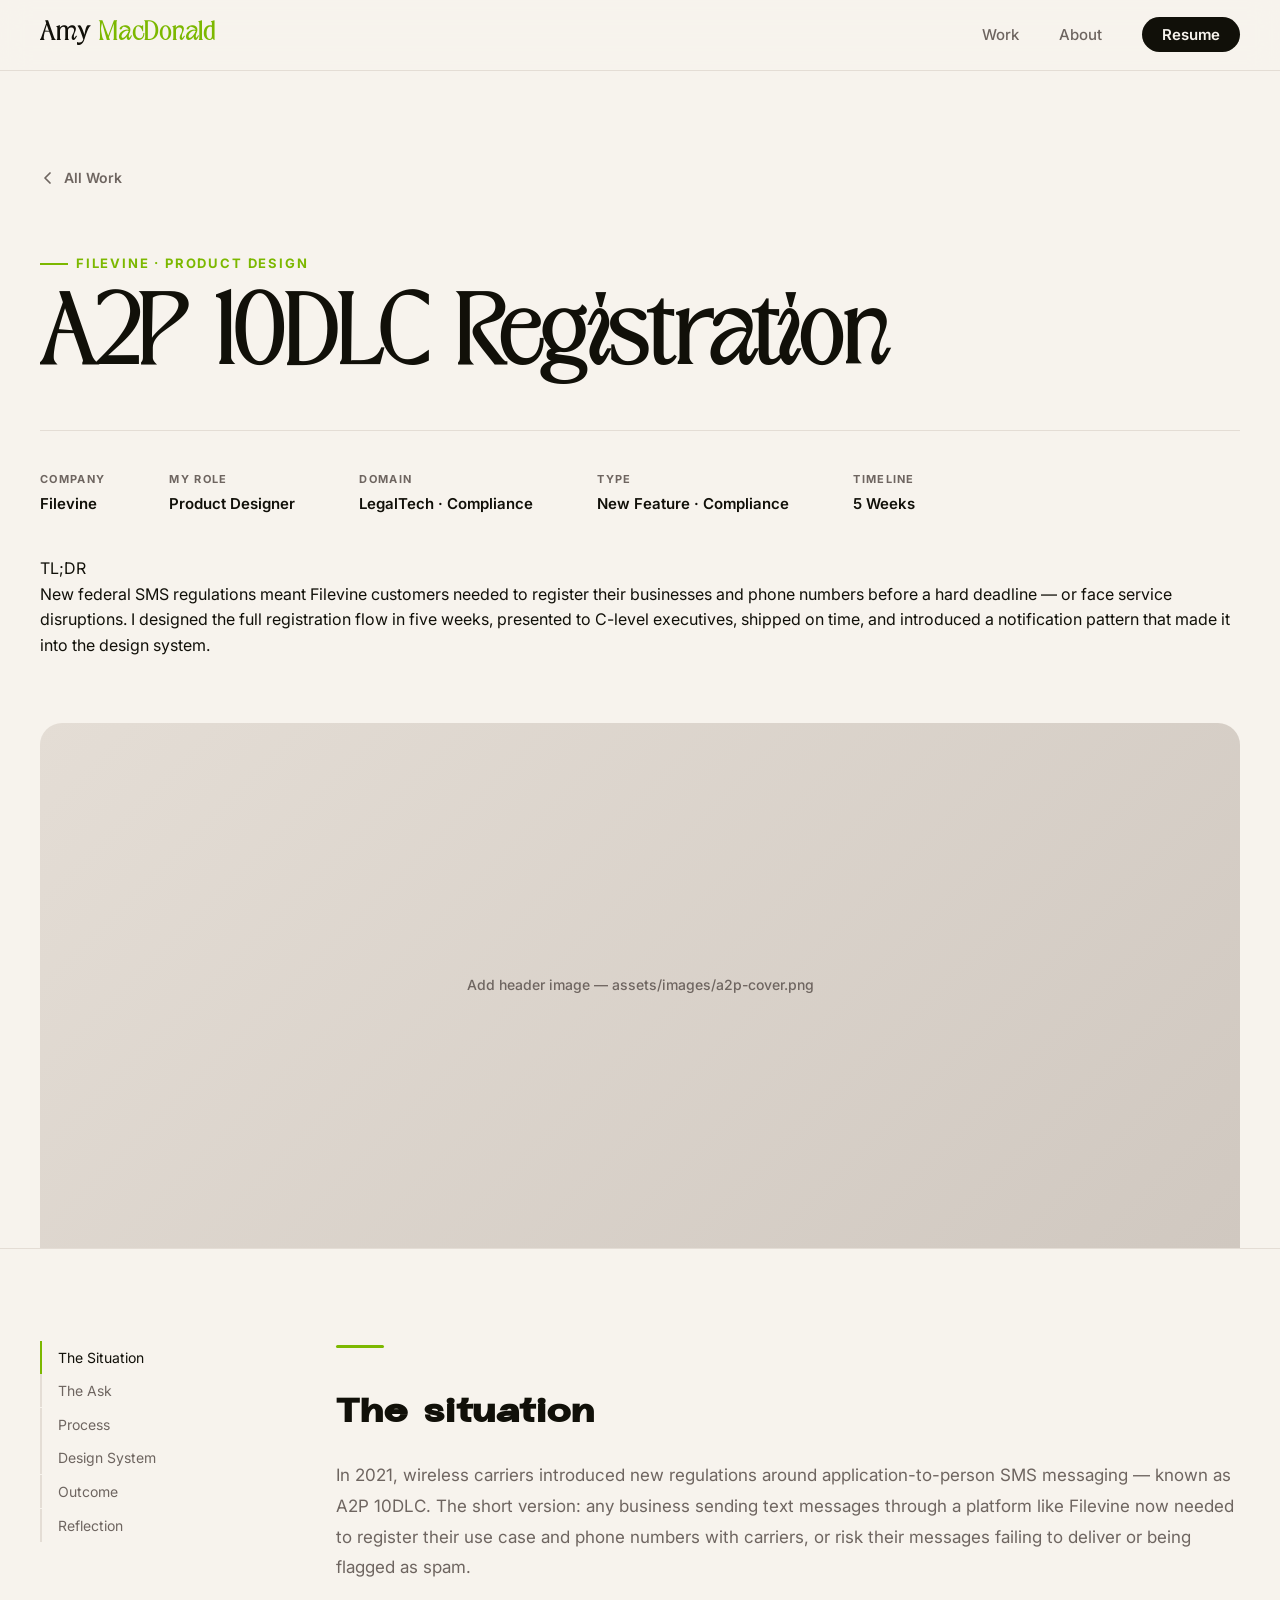
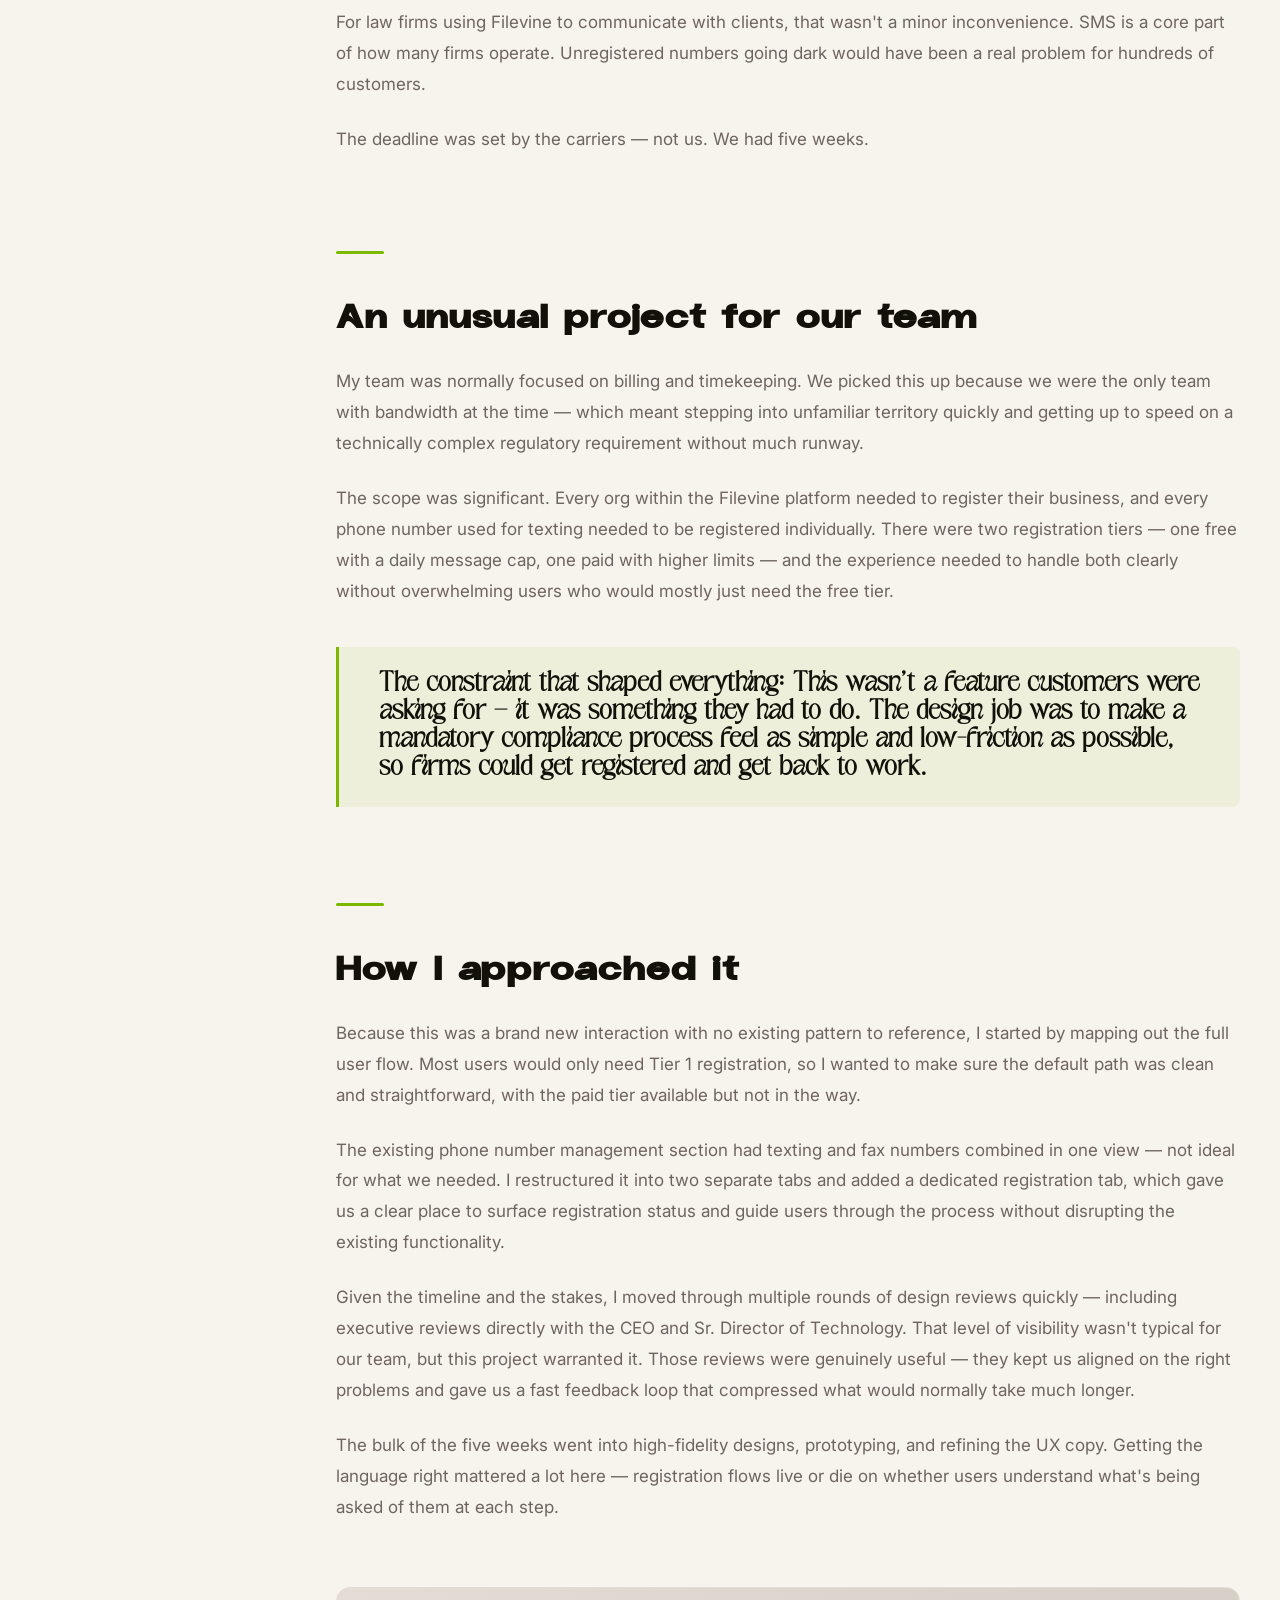
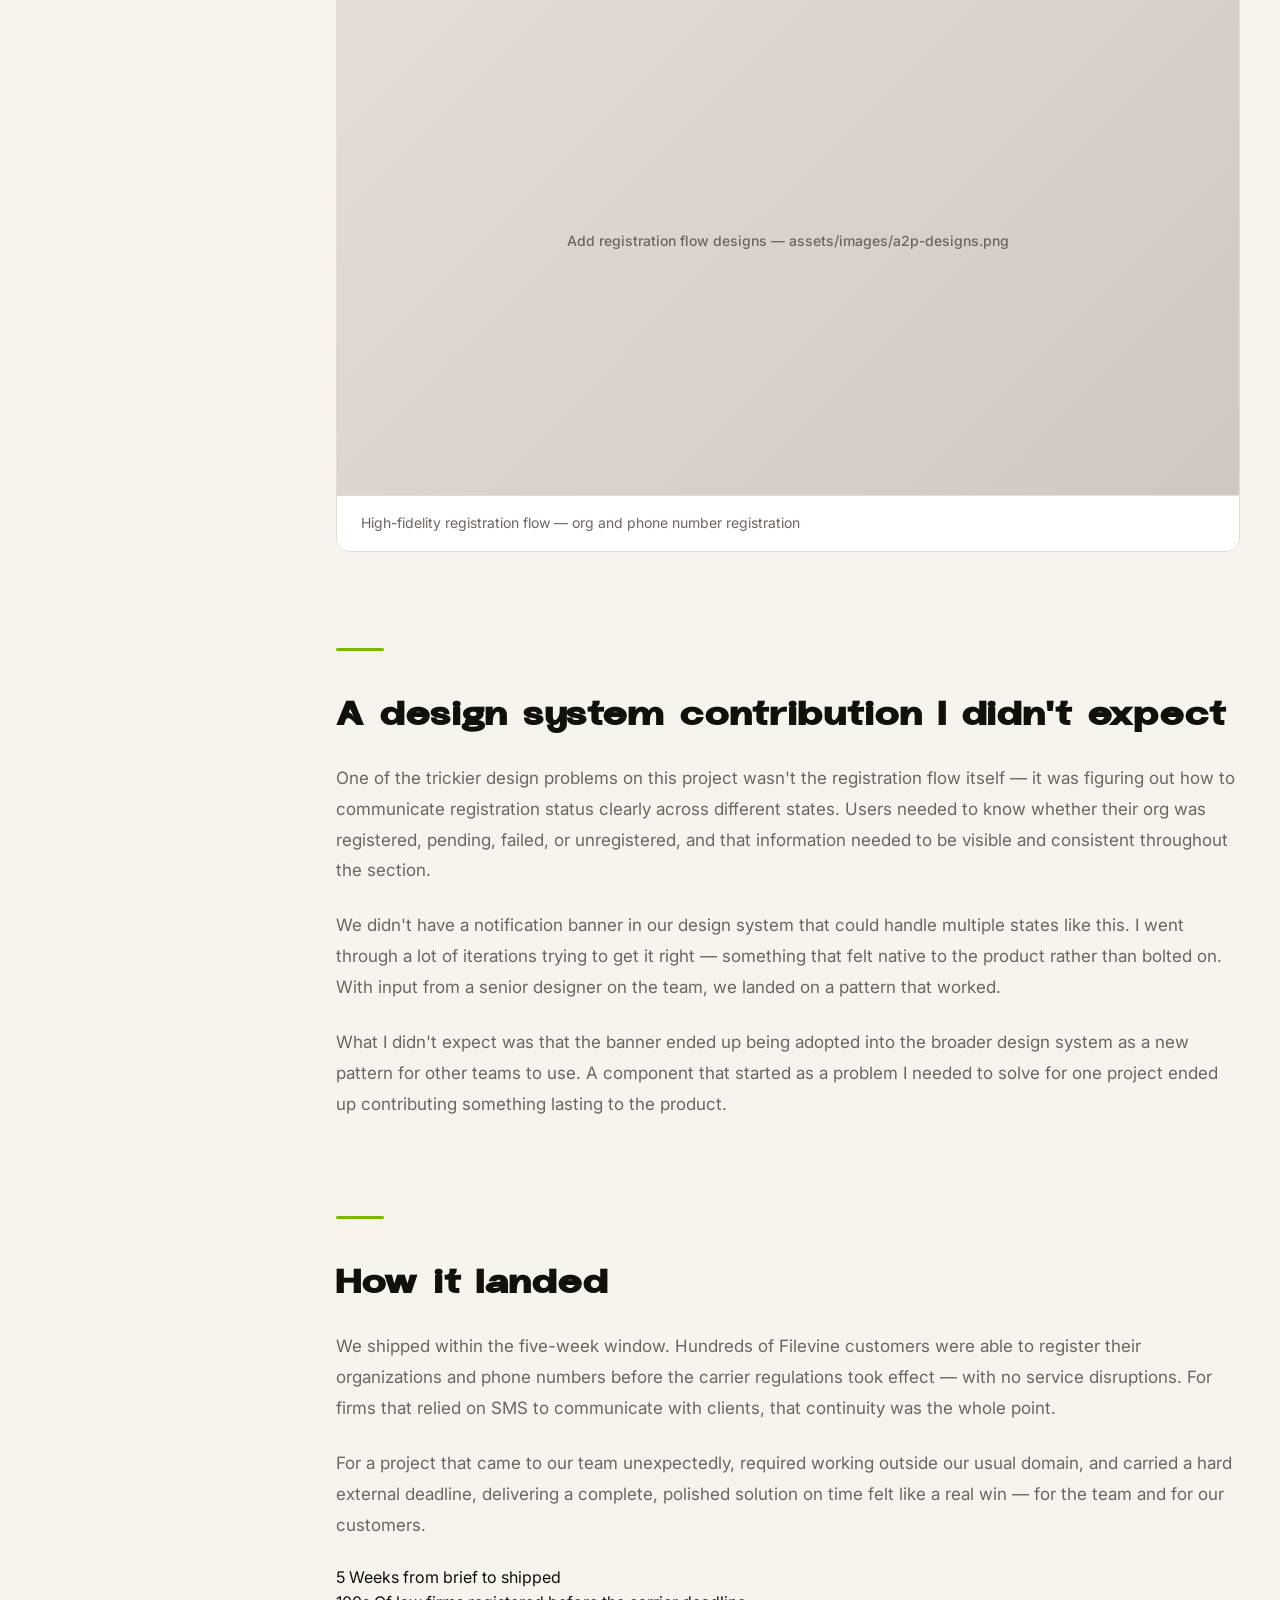
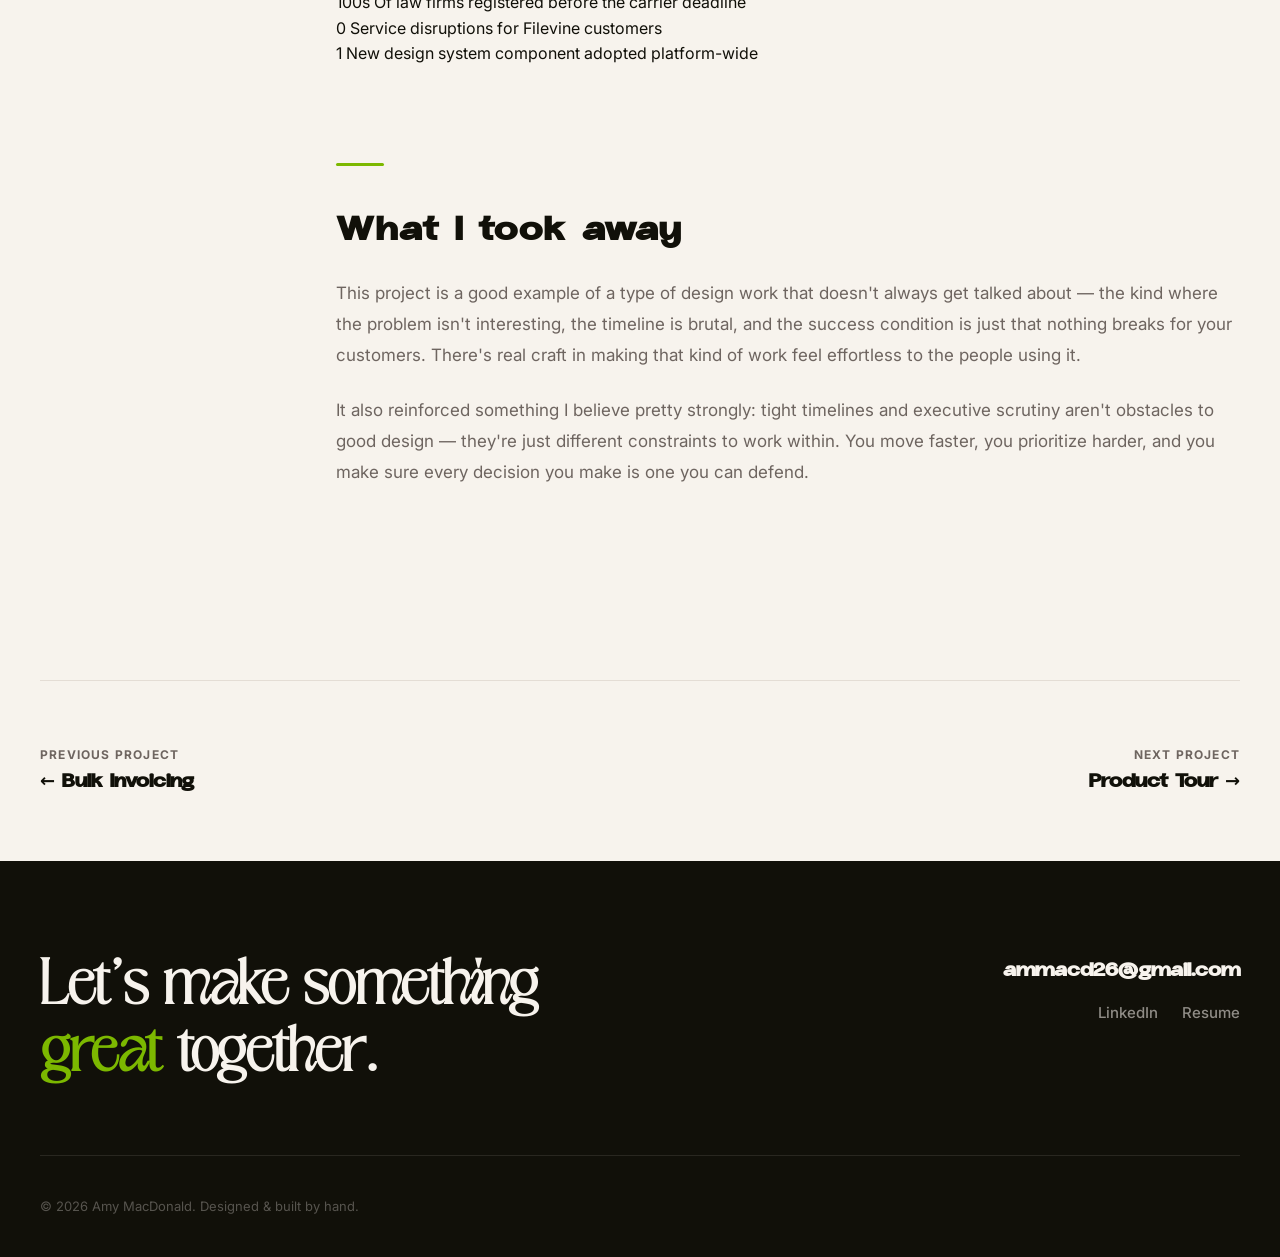
==== a2p-10dlc.html @ ad6f10d3 "Set resume download filename to Amy MacDonald - Sr. Product Designer - Resume.pdf Co-Authored-By: Cl" ====
<!DOCTYPE html>
<html lang="en">
<head>
  <meta charset="UTF-8">
  <meta name="viewport" content="width=device-width, initial-scale=1.0">
  <title>A2P 10DLC Registration — Amy MacDonald</title>
  <meta name="description" content="Designing a compliance-critical registration flow for hundreds of law firms — in five weeks — before a hard regulatory deadline. Filevine, LegalTech.">
  <meta property="og:title" content="A2P 10DLC Registration — Amy MacDonald">
  <meta property="og:description" content="Designing a compliance-critical registration flow for hundreds of law firms in five weeks before a hard regulatory deadline.">
  <meta property="og:image" content="https://amymacd-design.com/assets/images/og-image.jpg">
  <meta property="og:url" content="https://amymacd-design.com/a2p-10dlc.html">
  <meta property="og:type" content="website">
  <meta name="twitter:card" content="summary_large_image">
  <link rel="preconnect" href="https://fonts.googleapis.com">
  <link rel="preconnect" href="https://fonts.gstatic.com" crossorigin>
  <link href="https://fonts.googleapis.com/css2?family=Inter:ital,wght@0,400;0,500;0,600;1,400&display=swap" rel="stylesheet">
  <link rel="icon" href="assets/images/Favicon.svg" type="image/svg+xml">
  <link rel="stylesheet" href="css/style.css">
</head>
<body>

  <!-- NAV -->
  <header class="site-header">
    <nav class="nav container">
      <a href="index.html" class="nav-logo"><img src="assets/images/Favicon.svg" alt="" class="nav-logo-icon">Amy <span>MacDonald</span></a>
      <ul class="nav-links">
        <li><a href="work.html">Work</a></li>
        <li><a href="about.html">About</a></li>
        <li><a href="assets/resume.pdf" download="Amy MacDonald - Sr. Product Designer - Resume.pdf" target="_blank" rel="noopener" class="nav-cta">Resume</a></li>
      </ul>
      <button class="nav-toggle" aria-label="Toggle navigation" aria-expanded="false">
        <span></span><span></span>
      </button>
    </nav>
  </header>

  <main>

    <!-- HERO -->
    <section class="cs-hero">
      <div class="container">
        <a href="work.html" class="cs-back">
          <svg width="16" height="16" viewBox="0 0 16 16" fill="none"><path d="M10 3L5 8L10 13" stroke="currentColor" stroke-width="1.75" stroke-linecap="round" stroke-linejoin="round"/></svg>
          All Work
        </a>

        <p class="page-eyebrow">Filevine · Product Design</p>
        <h1>A2P 10DLC Registration</h1>

        <div class="cs-meta-bar">
          <div class="cs-meta-item">
            <span class="cs-meta-label">Company</span>
            <span class="cs-meta-value">Filevine</span>
          </div>
          <div class="cs-meta-item">
            <span class="cs-meta-label">My Role</span>
            <span class="cs-meta-value">Product Designer</span>
          </div>
          <div class="cs-meta-item">
            <span class="cs-meta-label">Domain</span>
            <span class="cs-meta-value">LegalTech · Compliance</span>
          </div>
          <div class="cs-meta-item">
            <span class="cs-meta-label">Type</span>
            <span class="cs-meta-value">New Feature · Compliance</span>
          </div>
          <div class="cs-meta-item">
            <span class="cs-meta-label">Timeline</span>
            <span class="cs-meta-value">5 Weeks</span>
          </div>
        </div>

        <div class="cs-tldr">
          <span class="cs-tldr-label">TL;DR</span>
          <p>New federal SMS regulations meant Filevine customers needed to register their businesses and phone numbers before a hard deadline — or face service disruptions. I designed the full registration flow in five weeks, presented to C-level executives, shipped on time, and introduced a notification pattern that made it into the design system.</p>
        </div>

        <div class="cs-hero-image">
          <!-- Replace with: <img src="assets/images/a2p-cover.png" alt="A2P 10DLC Registration"> -->
          <div class="cs-image-placeholder" style="aspect-ratio:16/7;">
            Add header image — assets/images/a2p-cover.png
          </div>
        </div>
      </div>
    </section>

    <!-- BODY -->
    <section class="cs-body">
      <div class="container">
        <div class="cs-layout">

          <!-- Sidebar -->
          <aside class="cs-sidebar">
            <nav>
              <ul class="cs-nav">
                <li><a href="#situation">The Situation</a></li>
                <li><a href="#ask">The Ask</a></li>
                <li><a href="#process">Process</a></li>
                <li><a href="#design-system">Design System</a></li>
                <li><a href="#outcome">Outcome</a></li>
                <li><a href="#reflection">Reflection</a></li>
              </ul>
            </nav>
          </aside>

          <!-- Content -->
          <article class="cs-content">

            <div class="cs-section reveal" id="situation">
              <div class="cs-divider"></div>
              <h2>The situation</h2>
              <p>In 2021, wireless carriers introduced new regulations around application-to-person SMS messaging — known as A2P 10DLC. The short version: any business sending text messages through a platform like Filevine now needed to register their use case and phone numbers with carriers, or risk their messages failing to deliver or being flagged as spam.</p>
              <p>For law firms using Filevine to communicate with clients, that wasn't a minor inconvenience. SMS is a core part of how many firms operate. Unregistered numbers going dark would have been a real problem for hundreds of customers.</p>
              <p>The deadline was set by the carriers — not us. We had five weeks.</p>
            </div>

            <div class="cs-section reveal" id="ask">
              <div class="cs-divider"></div>
              <h2>An unusual project for our team</h2>
              <p>My team was normally focused on billing and timekeeping. We picked this up because we were the only team with bandwidth at the time — which meant stepping into unfamiliar territory quickly and getting up to speed on a technically complex regulatory requirement without much runway.</p>
              <p>The scope was significant. Every org within the Filevine platform needed to register their business, and every phone number used for texting needed to be registered individually. There were two registration tiers — one free with a daily message cap, one paid with higher limits — and the experience needed to handle both clearly without overwhelming users who would mostly just need the free tier.</p>

              <div class="cs-callout">
                <p><strong>The constraint that shaped everything:</strong> This wasn't a feature customers were asking for — it was something they had to do. The design job was to make a mandatory compliance process feel as simple and low-friction as possible, so firms could get registered and get back to work.</p>
              </div>
            </div>

            <div class="cs-section reveal" id="process">
              <div class="cs-divider"></div>
              <h2>How I approached it</h2>
              <p>Because this was a brand new interaction with no existing pattern to reference, I started by mapping out the full user flow. Most users would only need Tier 1 registration, so I wanted to make sure the default path was clean and straightforward, with the paid tier available but not in the way.</p>
              <p>The existing phone number management section had texting and fax numbers combined in one view — not ideal for what we needed. I restructured it into two separate tabs and added a dedicated registration tab, which gave us a clear place to surface registration status and guide users through the process without disrupting the existing functionality.</p>
              <p>Given the timeline and the stakes, I moved through multiple rounds of design reviews quickly — including executive reviews directly with the CEO and Sr. Director of Technology. That level of visibility wasn't typical for our team, but this project warranted it. Those reviews were genuinely useful — they kept us aligned on the right problems and gave us a fast feedback loop that compressed what would normally take much longer.</p>
              <p>The bulk of the five weeks went into high-fidelity designs, prototyping, and refining the UX copy. Getting the language right mattered a lot here — registration flows live or die on whether users understand what's being asked of them at each step.</p>

              <figure class="cs-image-block">
                <!-- Replace with: <img src="assets/images/a2p-designs.png" alt="A2P Registration Flow"> -->
                <div class="cs-image-placeholder">
                  Add registration flow designs — assets/images/a2p-designs.png
                </div>
                <figcaption>High-fidelity registration flow — org and phone number registration</figcaption>
              </figure>
            </div>

            <div class="cs-section reveal" id="design-system">
              <div class="cs-divider"></div>
              <h2>A design system contribution I didn't expect</h2>
              <p>One of the trickier design problems on this project wasn't the registration flow itself — it was figuring out how to communicate registration status clearly across different states. Users needed to know whether their org was registered, pending, failed, or unregistered, and that information needed to be visible and consistent throughout the section.</p>
              <p>We didn't have a notification banner in our design system that could handle multiple states like this. I went through a lot of iterations trying to get it right — something that felt native to the product rather than bolted on. With input from a senior designer on the team, we landed on a pattern that worked.</p>
              <p>What I didn't expect was that the banner ended up being adopted into the broader design system as a new pattern for other teams to use. A component that started as a problem I needed to solve for one project ended up contributing something lasting to the product.</p>
            </div>

            <div class="cs-section reveal" id="outcome">
              <div class="cs-divider"></div>
              <h2>How it landed</h2>
              <p>We shipped within the five-week window. Hundreds of Filevine customers were able to register their organizations and phone numbers before the carrier regulations took effect — with no service disruptions. For firms that relied on SMS to communicate with clients, that continuity was the whole point.</p>
              <p>For a project that came to our team unexpectedly, required working outside our usual domain, and carried a hard external deadline, delivering a complete, polished solution on time felt like a real win — for the team and for our customers.</p>

              <div class="cs-metrics">
                <div class="cs-metric">
                  <span class="cs-metric-number">5</span>
                  <span class="cs-metric-label">Weeks from brief to shipped</span>
                </div>
                <div class="cs-metric">
                  <span class="cs-metric-number">100s</span>
                  <span class="cs-metric-label">Of law firms registered before the carrier deadline</span>
                </div>
                <div class="cs-metric">
                  <span class="cs-metric-number">0</span>
                  <span class="cs-metric-label">Service disruptions for Filevine customers</span>
                </div>
                <div class="cs-metric">
                  <span class="cs-metric-number">1</span>
                  <span class="cs-metric-label">New design system component adopted platform-wide</span>
                </div>
              </div>
            </div>

            <div class="cs-section reveal" id="reflection">
              <div class="cs-divider"></div>
              <h2>What I took away</h2>
              <p>This project is a good example of a type of design work that doesn't always get talked about — the kind where the problem isn't interesting, the timeline is brutal, and the success condition is just that nothing breaks for your customers. There's real craft in making that kind of work feel effortless to the people using it.</p>
              <p>It also reinforced something I believe pretty strongly: tight timelines and executive scrutiny aren't obstacles to good design — they're just different constraints to work within. You move faster, you prioritize harder, and you make sure every decision you make is one you can defend.</p>
            </div>

          </article>
        </div>
      </div>
    </section>

    <!-- PAGINATION -->
    <div class="container">
      <nav class="cs-pagination">
        <a href="bulk-invoicing.html" class="cs-pag-link">
          <span class="pag-label">Previous Project</span>
          <span class="pag-title">← Bulk Invoicing</span>
        </a>
        <a href="product-tour.html" class="cs-pag-link next">
          <span class="pag-label">Next Project</span>
          <span class="pag-title">Product Tour →</span>
        </a>
      </nav>
    </div>

  </main>

  <!-- FOOTER -->
  <footer class="site-footer">
    <div class="container">
      <div class="footer-top">
        <p class="footer-tagline">Let's make something <span>great</span> together.</p>
        <div class="footer-contact">
          <a href="mailto:ammacd26@gmail.com" class="footer-email">ammacd26@gmail.com</a>
          <div class="footer-links">
            <a href="https://www.linkedin.com/in/amymacd/" target="_blank" rel="noopener">LinkedIn</a>
            <a href="assets/resume.pdf" download="Amy MacDonald - Sr. Product Designer - Resume.pdf" target="_blank" rel="noopener">Resume</a>
          </div>
        </div>
      </div>
      <div class="footer-bottom">
        <p class="footer-copy">© 2026 Amy MacDonald. Designed &amp; built by hand.</p>
      </div>
    </div>
  </footer>

  <script src="js/main.js"></script>
</body>
</html>
---- css/style.css ----
/* ============================================================
   CUSTOM FONTS
   ============================================================ */
@font-face {
  font-family: 'Waltzing Mathilde';
  src: url('../assets/fonts/tan_-_waltzing_mathilde-webfont.woff') format('woff');
  font-weight: normal;
  font-style: normal;
  font-display: swap;
}

@font-face {
  font-family: 'After';
  src: url('../assets/fonts/after-regular-webfont.woff') format('woff');
  font-weight: normal;
  font-style: normal;
  font-display: swap;
}

/* ============================================================
   DESIGN TOKENS
   ============================================================ */
:root {
  --bg:           #F7F3ED;
  --text:         #111009;
  --accent:       #7CB800;
  --accent-muted: rgba(124, 184, 0, 0.08);
  --surface:      #FFFFFF;
  --muted:        #6E6560;
  --border:       #E4DDD5;
  --shadow:       rgba(17, 16, 9, 0.07);

  --font-display: 'Waltzing Mathilde', serif;
  --font-heading: 'After', system-ui, sans-serif;
  --font-body:    'Inter', system-ui, sans-serif;

  --space-xs:  0.5rem;
  --space-sm:  1rem;
  --space-md:  1.5rem;
  --space-lg:  2.5rem;
  --space-xl:  4rem;
  --space-2xl: 6rem;
  --space-3xl: 9rem;

  --radius-sm: 8px;
  --radius-md: 14px;
  --radius-lg: 22px;

  --ease:      cubic-bezier(0.25, 0.46, 0.45, 0.94);
  --trans:     0.22s var(--ease);
  --trans-slow: 0.4s var(--ease);
}

/* ============================================================
   RESET & BASE
   ============================================================ */
*, *::before, *::after { box-sizing: border-box; margin: 0; padding: 0; }

html { scroll-behavior: smooth; font-size: 16px; }

body {
  background: var(--bg);
  color: var(--text);
  font-family: var(--font-body);
  line-height: 1.6;
  -webkit-font-smoothing: antialiased;
}

img { max-width: 100%; height: auto; display: block; }
a   { color: inherit; text-decoration: none; }
ul  { list-style: none; }

/* ============================================================
   CONTAINER
   ============================================================ */
.container {
  width: 100%;
  max-width: 1300px;
  margin: 0 auto;
  padding: 0 var(--space-lg);
}
@media (max-width: 768px) {
  .container { padding: 0 var(--space-sm); }
}

/* ============================================================
   TYPOGRAPHY
   ============================================================ */
h1 {
  font-family: var(--font-display);
  line-height: 1.3;
  letter-spacing: 0;
}

h2, h3, h4 {
  font-family: var(--font-heading);
  line-height: 1.5;
  letter-spacing: 0.06em;
}

/* ============================================================
   BUTTONS
   ============================================================ */
.btn {
  display: inline-flex;
  align-items: center;
  gap: var(--space-xs);
  padding: 0.875rem 1.875rem;
  border-radius: 100px;
  font-family: var(--font-body);
  font-size: 0.9375rem;
  font-weight: 600;
  cursor: pointer;
  border: 2px solid transparent;
  transition: all var(--trans);
}
.btn-primary {
  background: var(--accent);
  color: #fff;
  border-color: var(--accent);
}
.btn-primary:hover {
  background: var(--text);
  border-color: var(--text);
  transform: translateY(-2px);
}
.btn-outline {
  background: transparent;
  color: var(--text);
  border-color: var(--text);
}
.btn-outline:hover {
  background: var(--text);
  color: var(--bg);
  transform: translateY(-2px);
}
.btn-ghost {
  background: transparent;
  color: var(--bg);
  border-color: rgba(247, 243, 237, 0.4);
}
.btn-ghost:hover {
  background: rgba(247, 243, 237, 0.12);
  border-color: var(--bg);
  transform: translateY(-2px);
}

/* ============================================================
   NAV
   ============================================================ */
.site-header {
  position: sticky;
  top: 0;
  z-index: 100;
  background: rgba(247, 243, 237, 0.92);
  backdrop-filter: blur(14px);
  -webkit-backdrop-filter: blur(14px);
  border-bottom: 1px solid var(--border);
}
.nav {
  display: flex;
  align-items: center;
  justify-content: space-between;
  height: 70px;
}
.nav-logo {
  font-family: var(--font-display);
  font-size: 1.2rem;
  font-weight: 800;
  letter-spacing: 0.04em;
}
.nav-logo span {
  color: var(--accent);
}
.nav-links {
  display: flex;
  gap: var(--space-lg);
  align-items: center;
}
.nav-links a {
  font-size: 0.9375rem;
  font-weight: 500;
  color: var(--muted);
  transition: color var(--trans);
}
.nav-links a:hover { color: var(--text); }
.nav-links .nav-cta {
  background: var(--text);
  color: var(--bg);
  padding: 0.5rem 1.25rem;
  border-radius: 100px;
  font-weight: 600;
  transition: background var(--trans), transform var(--trans);
}
.nav-links .nav-cta:hover {
  background: var(--accent);
  color: #fff;
  transform: translateY(-1px);
}
.nav-toggle {
  display: none;
  flex-direction: column;
  gap: 5px;
  background: none;
  border: none;
  cursor: pointer;
  padding: 8px;
}
.nav-toggle span {
  display: block;
  width: 24px;
  height: 2px;
  background: var(--text);
  border-radius: 2px;
  transition: all var(--trans);
}
@media (max-width: 640px) {
  .nav-links {
    display: none;
    position: absolute;
    top: 70px;
    left: 0; right: 0;
    background: var(--bg);
    border-bottom: 1px solid var(--border);
    flex-direction: column;
    padding: var(--space-md) var(--space-sm);
    gap: var(--space-md);
    align-items: flex-start;
  }
  .nav-links.is-open { display: flex; }
  .nav-toggle { display: flex; }
}

/* ============================================================
   HERO
   ============================================================ */
.hero {
  padding: var(--space-3xl) 0 var(--space-2xl);
  overflow: hidden;
  position: relative;
}
.hero-inner {
  display: grid;
  grid-template-columns: 1fr 380px;
  gap: var(--space-2xl);
  align-items: center;
}
.hero-eyebrow {
  display: inline-flex;
  align-items: center;
  gap: var(--space-xs);
  font-size: 0.8125rem;
  font-weight: 700;
  letter-spacing: 0.14em;
  text-transform: uppercase;
  color: var(--accent);
  margin-bottom: var(--space-md);
}
.hero-eyebrow::before {
  content: '';
  display: block;
  width: 28px;
  height: 2px;
  background: var(--accent);
}
.hero-headline {
  font-size: clamp(3.25rem, 6.5vw, 6.5rem);
  font-weight: 800;
  line-height: 1.3;
  letter-spacing: 0;
  margin-bottom: var(--space-lg);
}
.hero-headline em {
  font-style: normal;
  color: var(--accent);
}
.hero-sub {
  font-size: 1.125rem;
  color: var(--muted);
  max-width: 520px;
  margin-bottom: var(--space-lg);
  line-height: 1.75;
}
.hero-actions {
  display: flex;
  gap: var(--space-sm);
  flex-wrap: wrap;
}
.hero-graphic {
  position: relative;
  height: 380px;
}
.hero-blob {
  position: absolute;
  inset: 0;
  background: var(--accent);
  border-radius: 42% 58% 54% 46% / 48% 44% 56% 52%;
  opacity: 0.13;
  animation: morph 9s ease-in-out infinite;
}
.hero-blob-2 {
  position: absolute;
  inset: 30px;
  background: var(--text);
  border-radius: 58% 42% 46% 54% / 56% 52% 48% 44%;
  opacity: 0.06;
  animation: morph 9s ease-in-out infinite reverse;
  animation-delay: -4s;
}
@keyframes morph {
  0%,100% { border-radius: 42% 58% 54% 46% / 48% 44% 56% 52%; }
  33%      { border-radius: 58% 42% 44% 56% / 44% 56% 44% 56%; }
  66%      { border-radius: 48% 52% 58% 42% / 56% 44% 56% 44%; }
}
@media (max-width: 900px) {
  .hero-inner { grid-template-columns: 1fr; }
  .hero-graphic { display: none; }
  .hero { padding: var(--space-2xl) 0 var(--space-xl); }
}

/* ============================================================
   SECTION HEADER
   ============================================================ */
.section-header {
  display: flex;
  align-items: baseline;
  justify-content: space-between;
  flex-wrap: wrap;
  gap: var(--space-sm);
  margin-bottom: var(--space-xl);
}
.section-title {
  font-family: var(--font-display);
  font-size: clamp(2rem, 4vw, 3rem);
  font-weight: 800;
}
.section-sub {
  font-size: 0.9375rem;
  color: var(--muted);
}

/* ============================================================
   WORK / PROJECTS
   ============================================================ */
.work {
  padding: var(--space-2xl) 0;
  border-top: 1px solid var(--border);
}
.projects-grid {
  display: grid;
  grid-template-columns: repeat(2, 1fr);
  gap: var(--space-md);
}
@media (max-width: 768px) {
  .projects-grid { grid-template-columns: 1fr; }
}

/* Featured card spans full width */
.project-card--featured {
  grid-column: 1 / -1;
  display: grid;
  grid-template-columns: 1fr 1fr;
}
.project-card--featured .project-image {
  border-radius: var(--radius-lg) 0 0 var(--radius-lg);
  aspect-ratio: unset;
  min-height: 360px;
}
.project-card--featured .project-info {
  display: flex;
  flex-direction: column;
  justify-content: center;
  padding: var(--space-2xl);
}
@media (max-width: 768px) {
  .project-card--featured {
    grid-column: span 1;
    display: block;
  }
  .project-card--featured .project-image {
    border-radius: var(--radius-lg) var(--radius-lg) 0 0;
    min-height: 240px;
  }
}

.project-card {
  background: var(--surface);
  border: 1px solid var(--border);
  border-radius: var(--radius-lg);
  overflow: hidden;
  transition: transform var(--trans-slow), box-shadow var(--trans-slow);
}
.project-card:hover {
  transform: translateY(-6px);
  box-shadow: 0 28px 56px var(--shadow);
}
.project-card a {
  display: flex;
  flex-direction: column;
  height: 100%;
}
.project-card--featured a {
  display: contents;
}

.project-image {
  position: relative;
  overflow: hidden;
  aspect-ratio: 16/10;
  background: var(--border);
}
/* Placeholder color bands per project */
.project-image.p1 { background: linear-gradient(135deg, #1a1a2e 0%, #16213e 50%, #0f3460 100%); }
.project-image.p2 { background: linear-gradient(135deg, #2d1b69 0%, #11998e 100%); }
.project-image.p3 { background: linear-gradient(135deg, #373b44 0%, #4286f4 100%); }
.project-image.p4 { background: linear-gradient(135deg, #f7971e 0%, #ffd200 100%); }

.project-image img {
  width: 100%; height: 100%;
  object-fit: cover;
  transition: transform var(--trans-slow);
}
.project-card:hover .project-image img { transform: scale(1.04); }

.project-overlay {
  position: absolute;
  inset: 0;
  background: rgba(124, 184, 0, 0.88);
  display: flex;
  align-items: center;
  justify-content: center;
  opacity: 0;
  transition: opacity var(--trans);
}
.project-card:hover .project-overlay { opacity: 1; }
.project-cta {
  color: #fff;
  font-family: var(--font-heading);
  font-size: 1.25rem;
  font-weight: 700;
  letter-spacing: -0.02em;
}

.project-info {
  padding: var(--space-md) var(--space-lg) var(--space-lg);
  flex: 1;
}
.project-meta {
  display: flex;
  align-items: center;
  gap: var(--space-xs);
  flex-wrap: wrap;
  margin-bottom: var(--space-sm);
}
.project-tag {
  font-size: 0.6875rem;
  font-weight: 700;
  letter-spacing: 0.08em;
  text-transform: uppercase;
  color: var(--accent);
  background: var(--accent-muted);
  padding: 3px 10px;
  border-radius: 100px;
}
.project-company {
  font-size: 0.75rem;
  font-weight: 600;
  color: var(--muted);
  margin-left: auto;
}
.project-title {
  font-size: clamp(1.25rem, 2.5vw, 1.75rem);
  font-weight: 800;
  margin-bottom: var(--space-xs);
  line-height: 1.5;
}
.project-desc {
  font-size: 0.9375rem;
  color: var(--muted);
  line-height: 1.65;
}

/* ============================================================
   ABOUT TEASER
   ============================================================ */
.about-teaser {
  padding: var(--space-2xl) 0;
  border-top: 1px solid var(--border);
}
.about-teaser-inner {
  display: grid;
  grid-template-columns: 1fr 1fr;
  gap: var(--space-2xl);
  align-items: center;
}
.about-teaser-text h2 {
  font-size: clamp(2.5rem, 5vw, 4.5rem);
  font-weight: 800;
  margin-bottom: var(--space-lg);
  line-height: 1.5;
}
.about-teaser-text p {
  font-size: 1.0625rem;
  color: var(--muted);
  line-height: 1.78;
  margin-bottom: var(--space-md);
}
.about-graphic {
  position: relative;
  height: 320px;
}
.about-box {
  position: absolute;
  border-radius: var(--radius-lg);
}
.about-box-1 {
  inset: 0;
  background: var(--accent);
  opacity: 0.1;
  transform: rotate(6deg);
}
.about-box-2 {
  inset: 20px;
  background: var(--text);
  opacity: 0.05;
  transform: rotate(-3deg);
}
@media (max-width: 768px) {
  .about-teaser-inner { grid-template-columns: 1fr; }
  .about-graphic { display: none; }
}

/* ============================================================
   FOOTER
   ============================================================ */
.site-footer {
  background: var(--text);
  color: var(--bg);
  padding: var(--space-2xl) 0 var(--space-lg);
}
.footer-top {
  display: flex;
  align-items: flex-start;
  justify-content: space-between;
  flex-wrap: wrap;
  gap: var(--space-xl);
  padding-bottom: var(--space-xl);
  border-bottom: 1px solid rgba(247, 243, 237, 0.1);
  margin-bottom: var(--space-lg);
}
.footer-tagline {
  font-family: var(--font-display);
  font-size: clamp(1.75rem, 3.5vw, 3rem);
  font-weight: 800;
  letter-spacing: -0.03em;
  max-width: 16ch;
  line-height: 1.5;
}
.footer-tagline span { color: var(--accent); }
.footer-contact {
  display: flex;
  flex-direction: column;
  gap: var(--space-sm);
  align-items: flex-end;
}
@media (max-width: 640px) {
  .footer-contact { align-items: flex-start; }
}
.footer-links {
  display: flex;
  gap: var(--space-md);
  flex-wrap: wrap;
}
.footer-links a {
  font-size: 0.9375rem;
  font-weight: 500;
  color: rgba(247, 243, 237, 0.55);
  transition: color var(--trans);
}
.footer-links a:hover { color: var(--bg); }
.footer-email {
  font-family: var(--font-heading);
  font-size: 1.125rem;
  font-weight: 700;
  color: var(--bg);
  transition: color var(--trans);
}
.footer-email:hover { color: var(--accent); }
.footer-bottom {
  display: flex;
  align-items: center;
  justify-content: space-between;
  flex-wrap: wrap;
  gap: var(--space-sm);
}
.footer-copy {
  font-size: 0.8125rem;
  color: rgba(247, 243, 237, 0.3);
}

/* ============================================================
   ABOUT PAGE
   ============================================================ */
.page-hero {
  padding: var(--space-2xl) 0 var(--space-xl);
  border-bottom: 1px solid var(--border);
}
.page-eyebrow {
  font-size: 0.8125rem;
  font-weight: 700;
  letter-spacing: 0.14em;
  text-transform: uppercase;
  color: var(--accent);
  margin-bottom: var(--space-md);
  display: flex;
  align-items: center;
  gap: var(--space-xs);
}
.page-eyebrow::before {
  content: '';
  display: block;
  width: 28px;
  height: 2px;
  background: var(--accent);
}
.page-hero h1 {
  font-size: clamp(3rem, 6vw, 5.5rem);
  font-weight: 800;
  max-width: 14ch;
}

.about-body {
  padding: var(--space-2xl) 0;
}
.about-body-grid {
  display: grid;
  grid-template-columns: 420px 1fr;
  gap: var(--space-2xl);
  align-items: start;
}
@media (max-width: 900px) {
  .about-body-grid { grid-template-columns: 1fr; }
}
.about-photo {
  border-radius: var(--radius-lg);
  overflow: hidden;
  background: var(--border);
  aspect-ratio: 4/5;
  position: sticky;
  top: 90px;
}
.about-photo img {
  width: 100%; height: 100%;
  object-fit: cover;
}
.about-photo-placeholder {
  width: 100%; height: 100%;
  display: flex;
  flex-direction: column;
  align-items: center;
  justify-content: center;
  gap: var(--space-sm);
  background: linear-gradient(135deg, #E4DDD5, #D4CCC4);
  color: var(--muted);
  font-size: 0.875rem;
  text-align: center;
  padding: var(--space-md);
}
.about-photo-placeholder strong {
  font-family: var(--font-heading);
  font-size: 1.5rem;
  font-weight: 800;
  color: var(--text);
}

.about-text h2 {
  font-size: clamp(1.75rem, 3vw, 2.5rem);
  font-weight: 800;
  margin-bottom: var(--space-lg);
}
.about-text p {
  font-size: 1.0625rem;
  line-height: 1.82;
  color: var(--muted);
  margin-bottom: var(--space-md);
}
.about-highlight {
  background: var(--accent-muted);
  border-left: 3px solid var(--accent);
  padding: var(--space-md) var(--space-lg);
  border-radius: 0 var(--radius-sm) var(--radius-sm) 0;
  margin: var(--space-xl) 0;
}
.about-highlight p {
  font-family: var(--font-display);
  font-size: 1.25rem;
  font-weight: 700;
  color: var(--text);
  line-height: 1.45;
  margin: 0;
}

.currently-section {
  padding: var(--space-xl) 0 var(--space-2xl);
  border-top: 1px solid var(--border);
}
.currently-section h2 {
  font-size: clamp(2rem, 3.5vw, 2.75rem);
  font-weight: 800;
  margin-bottom: var(--space-xl);
}
.currently-grid {
  display: grid;
  grid-template-columns: repeat(3, 1fr);
  gap: var(--space-md);
}
@media (max-width: 768px) {
  .currently-grid { grid-template-columns: 1fr; }
}
.currently-card {
  background: var(--surface);
  border: 1px solid var(--border);
  border-radius: var(--radius-md);
  padding: var(--space-lg);
}
.currently-card .card-label {
  font-size: 0.75rem;
  font-weight: 700;
  letter-spacing: 0.1em;
  text-transform: uppercase;
  color: var(--accent);
  margin-bottom: var(--space-sm);
}
.currently-card h3 {
  font-size: 1.125rem;
  font-weight: 800;
  margin-bottom: var(--space-xs);
}
.currently-card p {
  font-size: 0.9375rem;
  color: var(--muted);
  line-height: 1.6;
}

/* ============================================================
   CASE STUDY PAGE
   ============================================================ */
.cs-hero {
  padding: var(--space-2xl) 0 0;
  border-bottom: 1px solid var(--border);
}
.cs-back {
  display: inline-flex;
  align-items: center;
  gap: var(--space-xs);
  font-size: 0.875rem;
  font-weight: 600;
  color: var(--muted);
  margin-bottom: var(--space-xl);
  transition: color var(--trans), gap var(--trans);
}
.cs-back:hover { color: var(--text); gap: var(--space-sm); }
.cs-back svg { flex-shrink: 0; }

.cs-hero h1 {
  font-size: clamp(2.75rem, 5.5vw, 5rem);
  font-weight: 800;
  max-width: 18ch;
  margin-bottom: var(--space-lg);
}
.cs-meta-bar {
  display: flex;
  gap: var(--space-xl);
  flex-wrap: wrap;
  padding: var(--space-lg) 0;
  border-top: 1px solid var(--border);
}
.cs-meta-item { display: flex; flex-direction: column; gap: 4px; }
.cs-meta-label {
  font-size: 0.6875rem;
  font-weight: 700;
  letter-spacing: 0.12em;
  text-transform: uppercase;
  color: var(--muted);
}
.cs-meta-value {
  font-size: 0.9375rem;
  font-weight: 600;
  color: var(--text);
}
.cs-hero-image {
  margin-top: var(--space-xl);
  border-radius: var(--radius-lg) var(--radius-lg) 0 0;
  overflow: hidden;
  aspect-ratio: 16/7;
  background: var(--border);
}
.cs-hero-image img { width: 100%; height: 100%; object-fit: cover; }

.cs-body { padding: var(--space-2xl) 0; }
.cs-layout {
  display: grid;
  grid-template-columns: 200px 1fr;
  gap: var(--space-2xl);
}
@media (max-width: 900px) {
  .cs-layout { grid-template-columns: 1fr; }
}

.cs-sidebar {
  position: sticky;
  top: 90px;
  height: fit-content;
}
.cs-nav { display: flex; flex-direction: column; gap: var(--space-xs); }
.cs-nav a {
  font-size: 0.875rem;
  color: var(--muted);
  padding: var(--space-xs) 0;
  border-left: 2px solid var(--border);
  padding-left: var(--space-sm);
  transition: all var(--trans);
  line-height: 1.4;
}
.cs-nav a:hover,
.cs-nav a.active {
  color: var(--text);
  border-left-color: var(--accent);
}
@media (max-width: 900px) {
  .cs-sidebar { display: none; }
}

.cs-content { min-width: 0; }
.cs-section {
  margin-bottom: var(--space-2xl);
  scroll-margin-top: 90px;
}
.cs-section h2 {
  font-size: clamp(1.5rem, 2.5vw, 2rem);
  font-weight: 800;
  margin-bottom: var(--space-md);
}
.cs-section p {
  font-size: 1.0625rem;
  line-height: 1.82;
  color: var(--muted);
  margin-bottom: var(--space-md);
}
.cs-section p:last-child { margin-bottom: 0; }
.cs-section ul, .cs-section ol {
  padding-left: var(--space-lg);
  margin-bottom: var(--space-md);
}
.cs-section li {
  font-size: 1.0625rem;
  line-height: 1.75;
  color: var(--muted);
  margin-bottom: var(--space-xs);
}

.cs-divider {
  width: 48px;
  height: 3px;
  background: var(--accent);
  border-radius: 2px;
  margin-bottom: var(--space-lg);
}

.cs-callout {
  background: var(--accent-muted);
  border-left: 3px solid var(--accent);
  padding: var(--space-md) var(--space-lg);
  border-radius: 0 var(--radius-sm) var(--radius-sm) 0;
  margin: var(--space-lg) 0;
}
.cs-callout p {
  font-family: var(--font-display);
  font-size: 1.25rem;
  font-weight: 700;
  color: var(--text) !important;
  line-height: 1.4;
  margin: 0 !important;
}

.cs-image-block {
  margin: var(--space-xl) 0;
  border-radius: var(--radius-md);
  overflow: hidden;
  border: 1px solid var(--border);
  background: var(--border);
}
.cs-image-block img { width: 100%; height: auto; }
.cs-image-block figcaption {
  font-size: 0.875rem;
  color: var(--muted);
  padding: var(--space-sm) var(--space-md);
  background: var(--surface);
  border-top: 1px solid var(--border);
}
.cs-image-placeholder {
  aspect-ratio: 16/9;
  display: flex;
  align-items: center;
  justify-content: center;
  background: linear-gradient(135deg, var(--border), #D0C8C0);
  color: var(--muted);
  font-size: 0.875rem;
  font-weight: 500;
}

.stats-row {
  display: grid;
  grid-template-columns: repeat(3, 1fr);
  gap: var(--space-md);
  margin: var(--space-lg) 0;
}
@media (max-width: 600px) {
  .stats-row { grid-template-columns: 1fr; }
}
.stat-card {
  background: var(--surface);
  border: 1px solid var(--border);
  border-radius: var(--radius-md);
  padding: var(--space-lg);
}
.stat-number {
  font-family: var(--font-display);
  font-size: 2.75rem;
  font-weight: 800;
  color: var(--accent);
  line-height: 1;
  margin-bottom: var(--space-xs);
}
.stat-label {
  font-size: 0.9375rem;
  color: var(--muted);
  line-height: 1.5;
}

.cs-pagination {
  padding: var(--space-xl) 0;
  border-top: 1px solid var(--border);
  display: flex;
  justify-content: space-between;
  gap: var(--space-md);
  flex-wrap: wrap;
}
.cs-pag-link {
  display: flex;
  flex-direction: column;
  gap: 4px;
}
.cs-pag-link .pag-label {
  font-size: 0.75rem;
  font-weight: 700;
  letter-spacing: 0.1em;
  text-transform: uppercase;
  color: var(--muted);
}
.cs-pag-link .pag-title {
  font-family: var(--font-heading);
  font-size: 1.125rem;
  font-weight: 800;
  transition: color var(--trans);
}
.cs-pag-link:hover .pag-title { color: var(--accent); }
.cs-pag-link.next { text-align: right; }

/* ============================================================
   SCROLL REVEAL
   ============================================================ */
.reveal {
  opacity: 0;
  transform: translateY(28px);
  transition: opacity 0.5s var(--ease), transform 0.5s var(--ease);
}
.reveal.is-visible {
  opacity: 1;
  transform: none;
}
.reveal-delay-1 { transition-delay: 0.1s; }
.reveal-delay-2 { transition-delay: 0.2s; }
.reveal-delay-3 { transition-delay: 0.3s; }
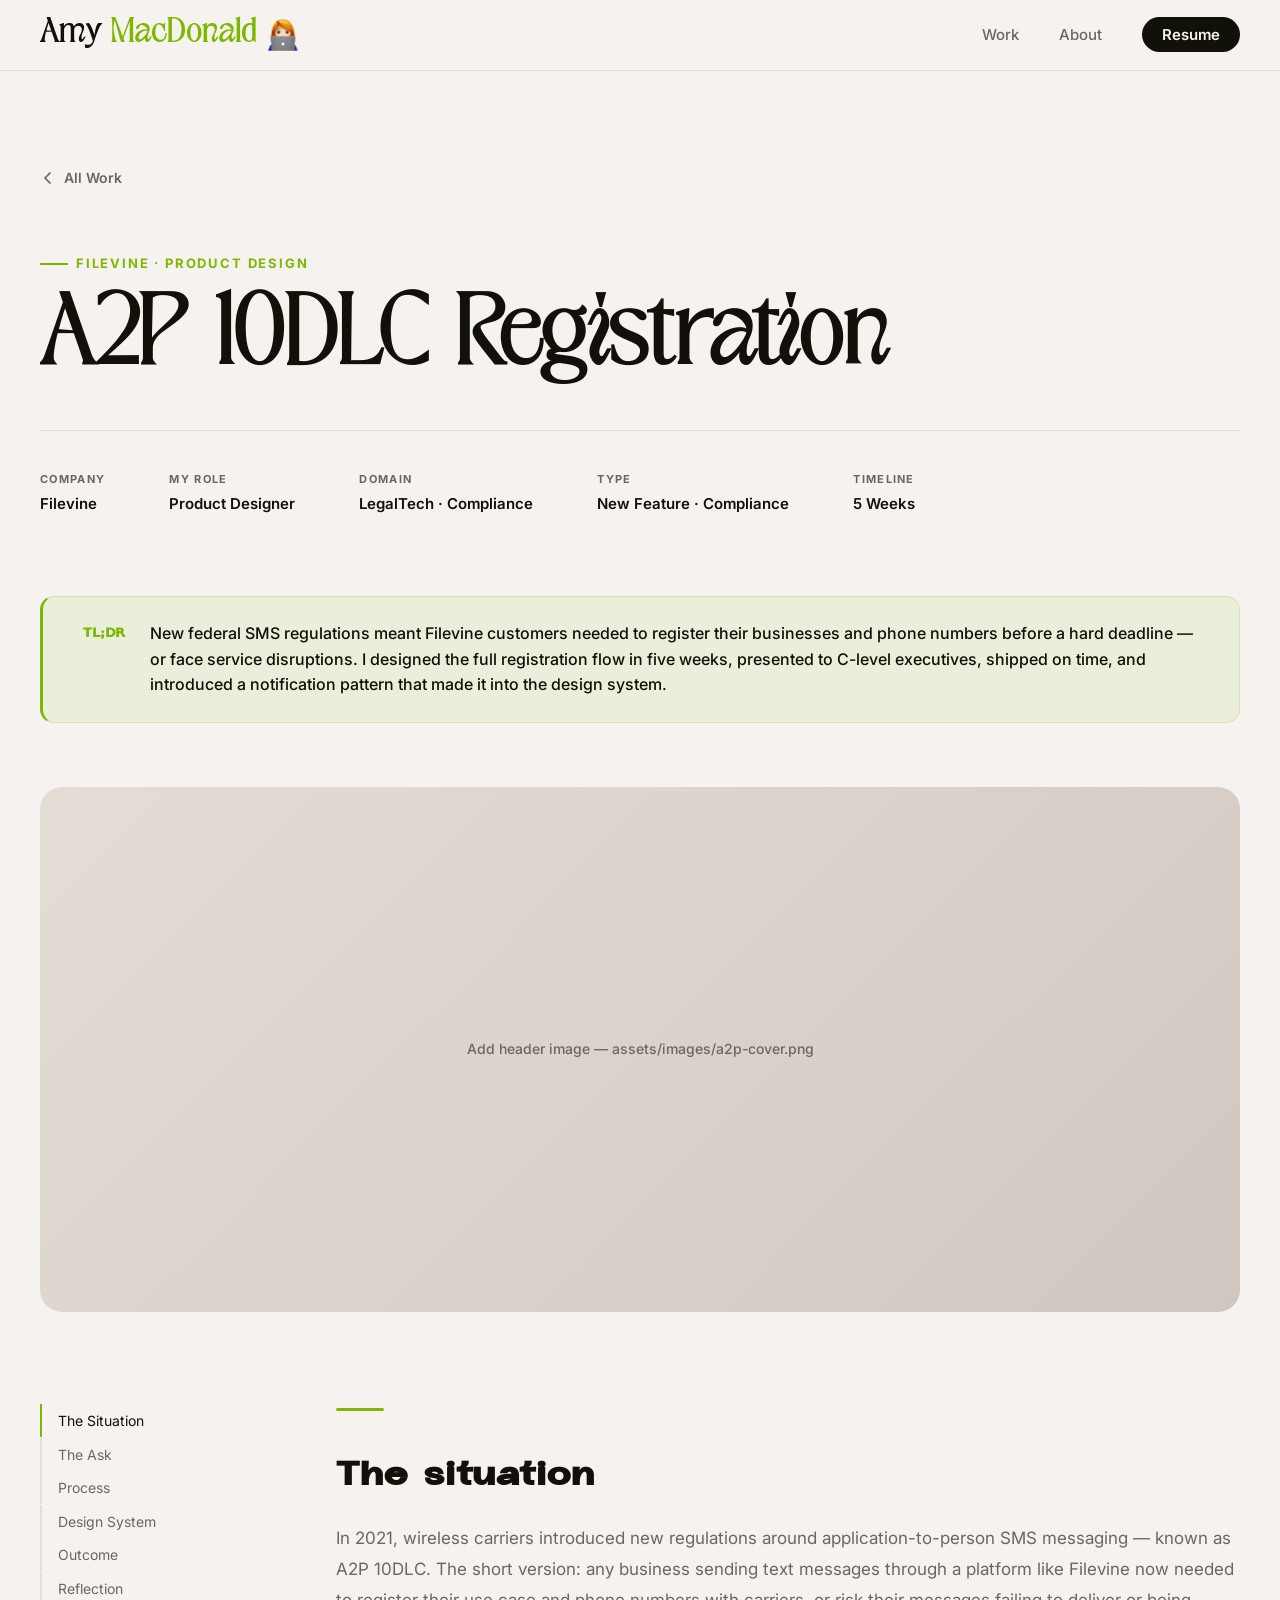
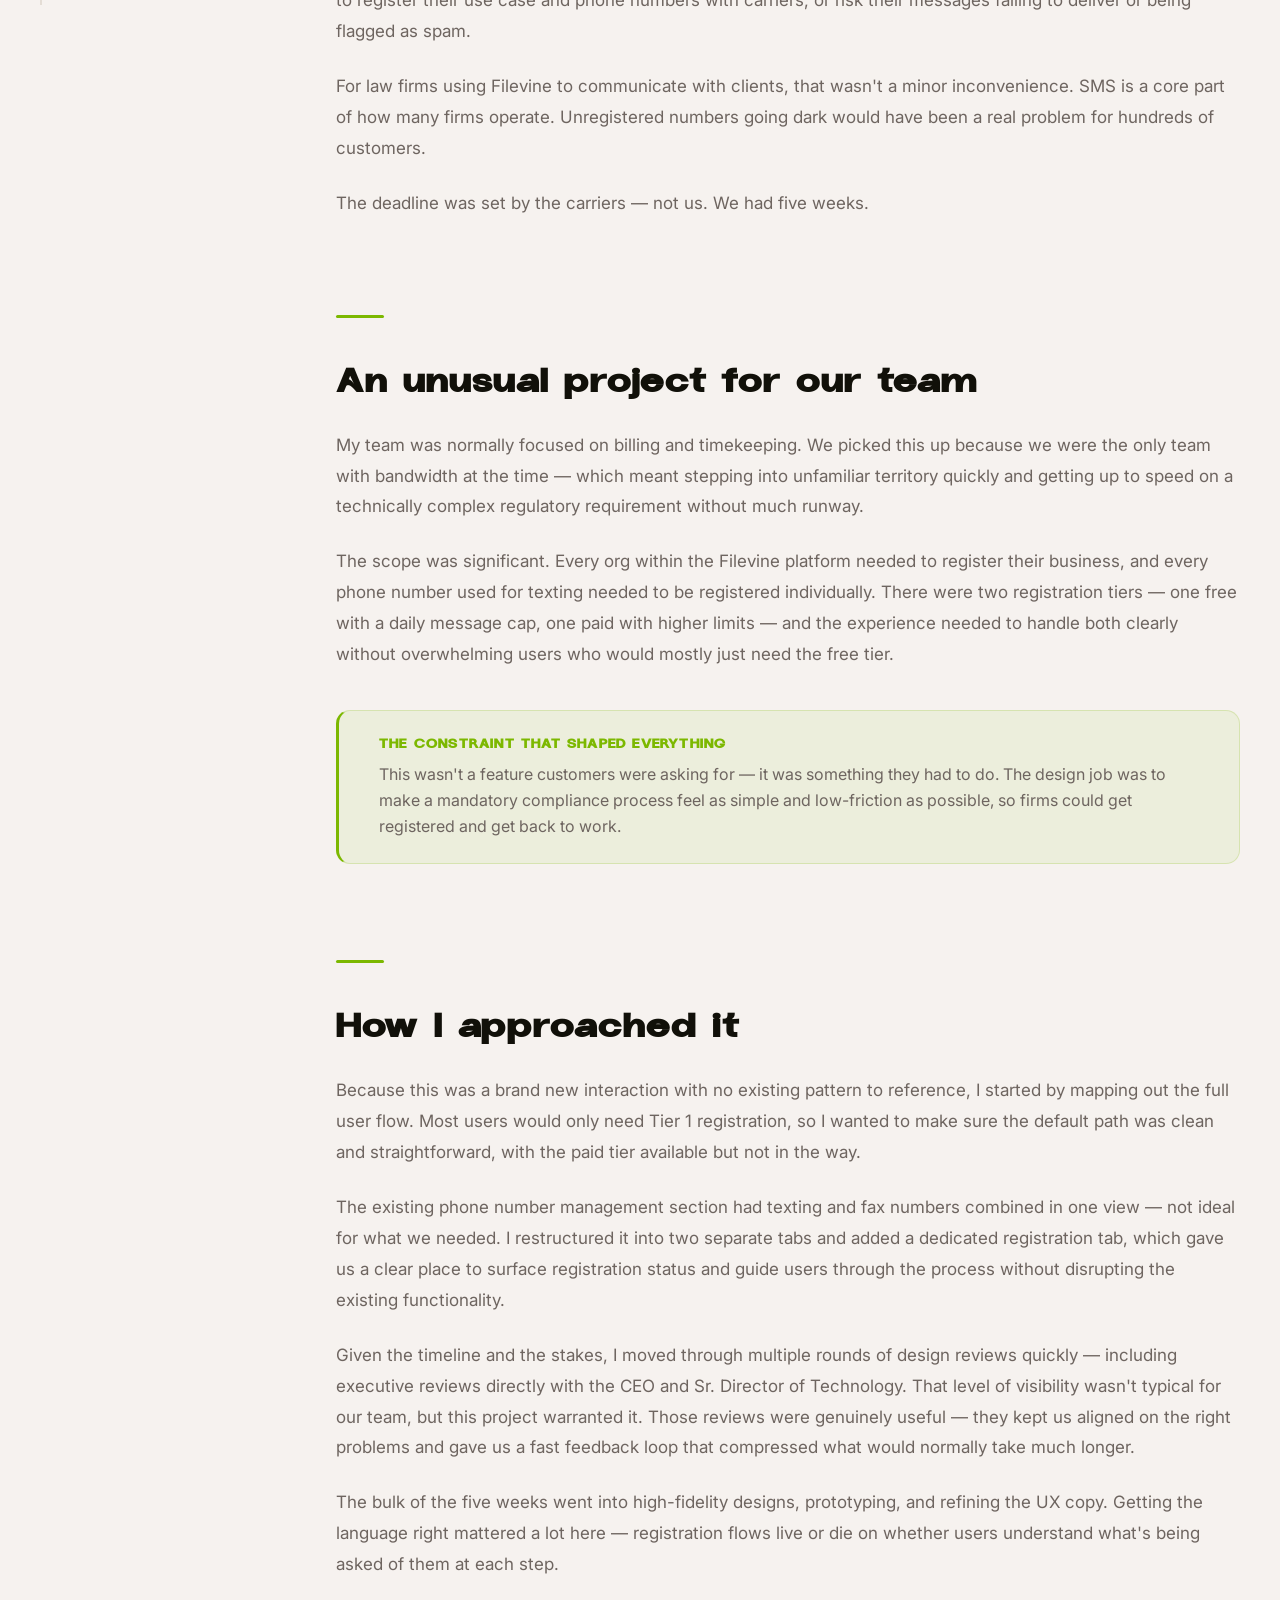
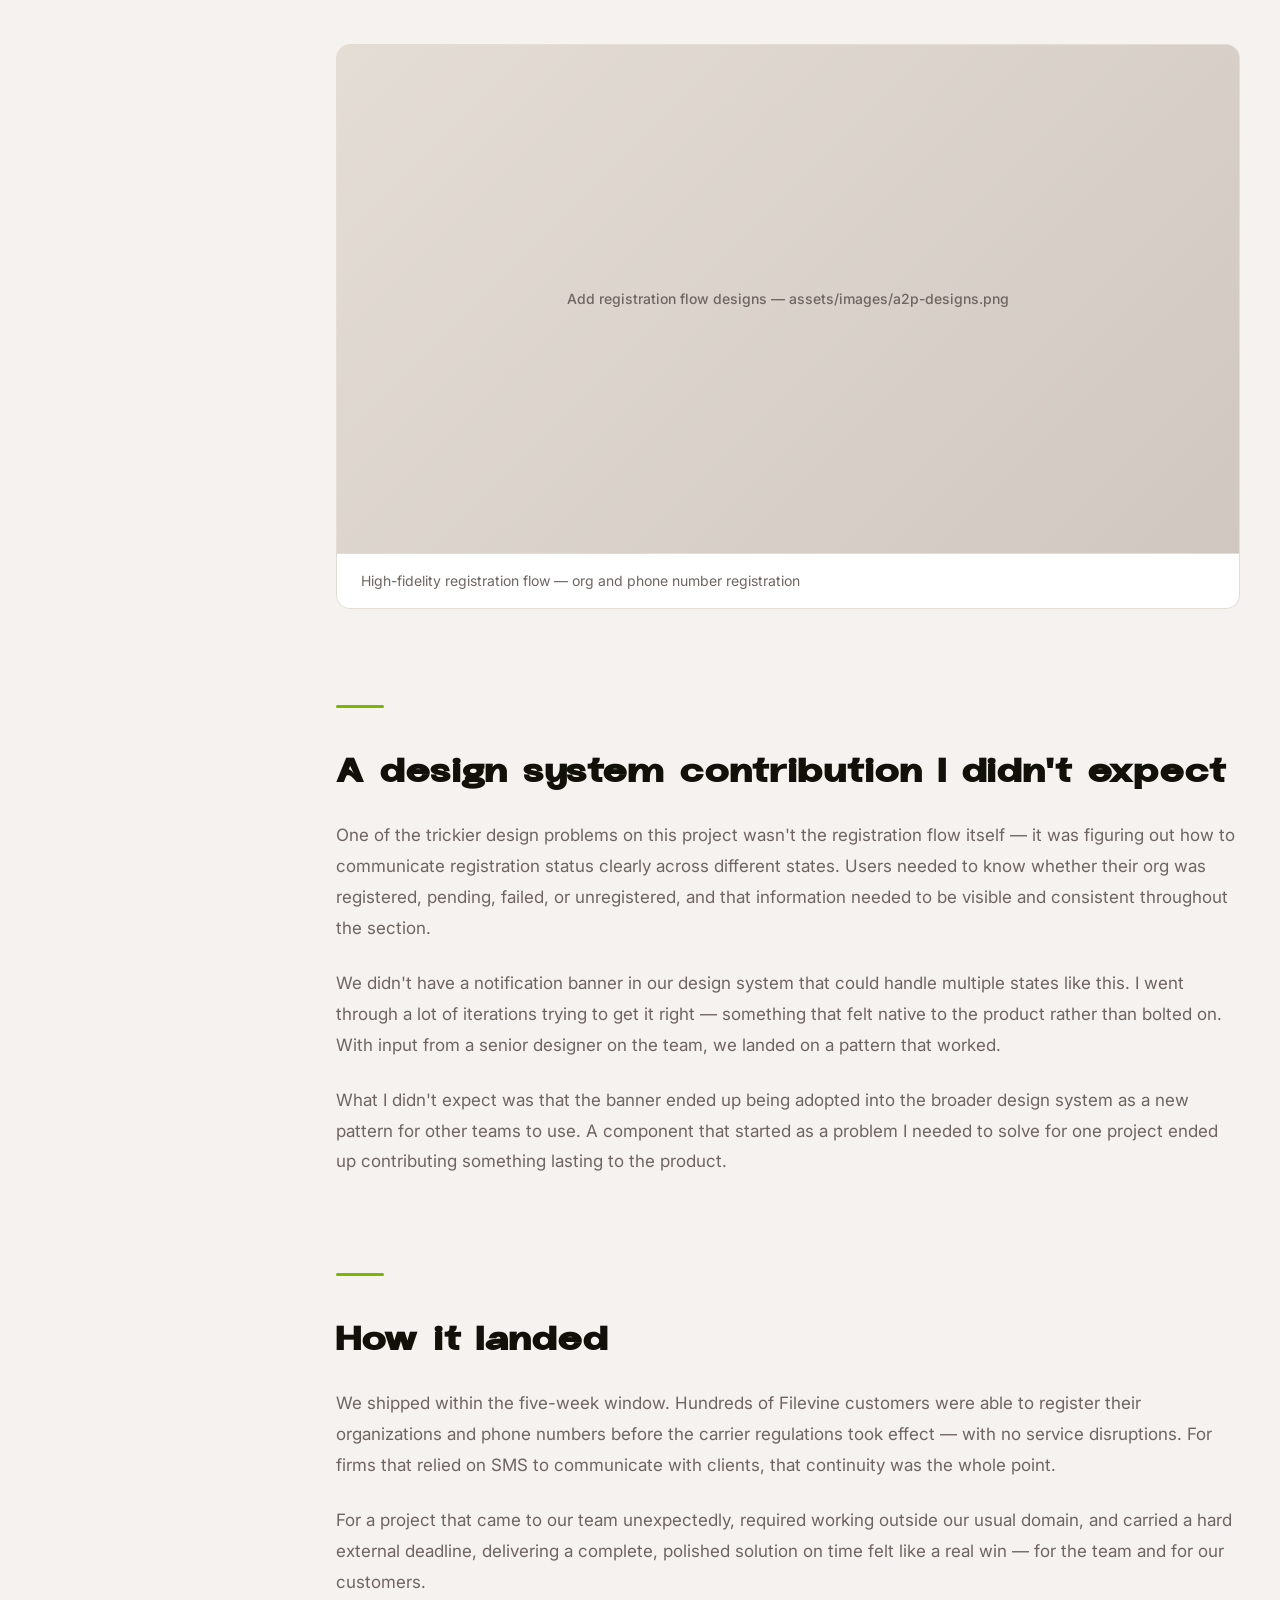
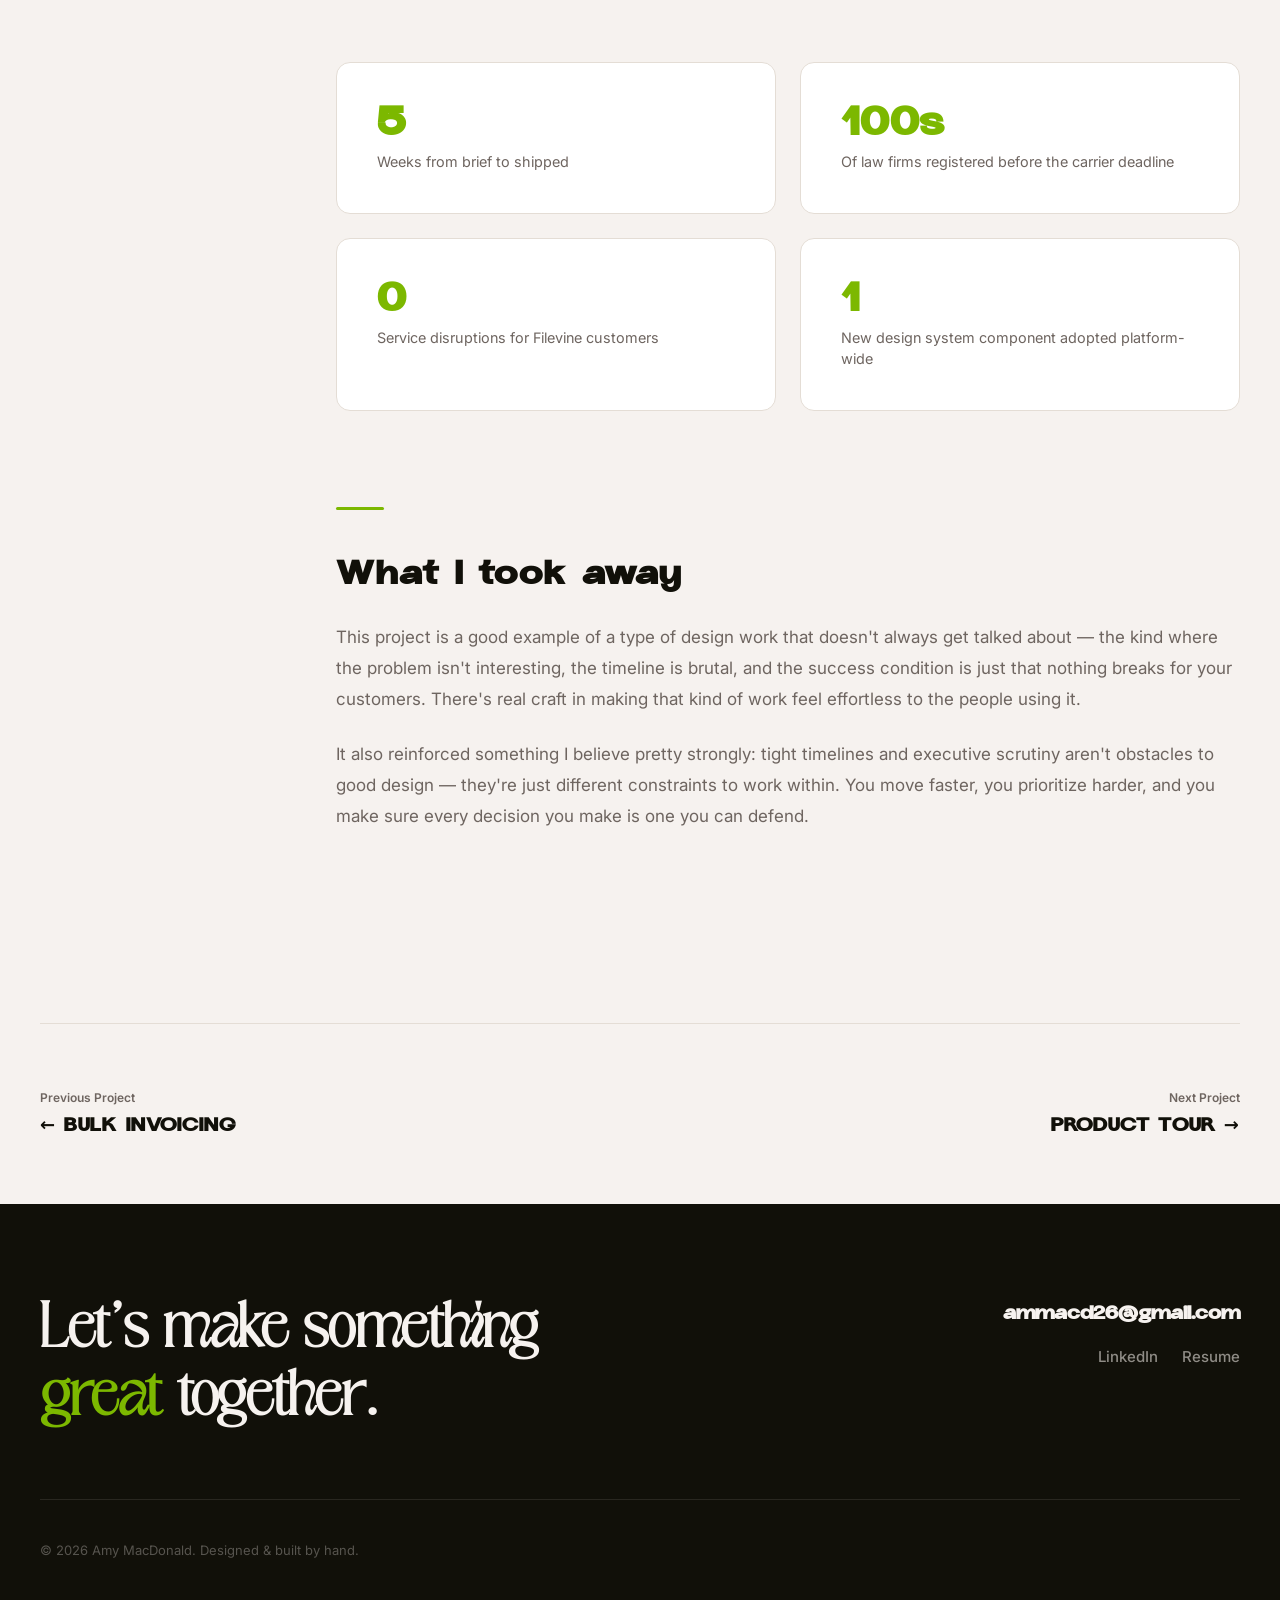
==== commit 4e78a2f8: "Polish pass — visual consistency, nav, images, and layout fixes - Add AI Smart Check hero and card i" ====
--- a/a2p-10dlc.html
+++ b/a2p-10dlc.html
@@ -22,7 +22,7 @@
   <!-- NAV -->
   <header class="site-header">
     <nav class="nav container">
-      <a href="index.html" class="nav-logo"><img src="assets/images/Favicon.svg" alt="" class="nav-logo-icon">Amy <span>MacDonald</span></a>
+      <a href="index.html" class="nav-logo">Amy <span>MacDonald</span><img src="assets/images/Favicon.svg" alt="" class="nav-logo-icon"></a>
       <ul class="nav-links">
         <li><a href="work.html">Work</a></li>
         <li><a href="about.html">About</a></li>
@@ -121,7 +121,8 @@
               <p>The scope was significant. Every org within the Filevine platform needed to register their business, and every phone number used for texting needed to be registered individually. There were two registration tiers — one free with a daily message cap, one paid with higher limits — and the experience needed to handle both clearly without overwhelming users who would mostly just need the free tier.</p>
 
               <div class="cs-callout">
-                <p><strong>The constraint that shaped everything:</strong> This wasn't a feature customers were asking for — it was something they had to do. The design job was to make a mandatory compliance process feel as simple and low-friction as possible, so firms could get registered and get back to work.</p>
+                <span class="cs-callout-label">The constraint that shaped everything</span>
+                <p>This wasn't a feature customers were asking for — it was something they had to do. The design job was to make a mandatory compliance process feel as simple and low-friction as possible, so firms could get registered and get back to work.</p>
               </div>
             </div>
 
--- a/css/style.css
+++ b/css/style.css
@@ -21,7 +21,7 @@
    DESIGN TOKENS
    ============================================================ */
 :root {
-  --bg:           #F7F3ED;
+  --bg:           #f6f2ef;
   --text:         #111009;
   --accent:       #7CB800;
   --accent-muted: rgba(124, 184, 0, 0.08);
@@ -152,7 +152,7 @@
   position: sticky;
   top: 0;
   z-index: 100;
-  background: rgba(247, 243, 237, 0.92);
+  background: rgba(246, 242, 239, 0.92);
   backdrop-filter: blur(14px);
   -webkit-backdrop-filter: blur(14px);
   border-bottom: 1px solid var(--border);
@@ -165,12 +165,21 @@
 }
 .nav-logo {
   font-family: var(--font-display);
-  font-size: 1.2rem;
+  font-size: 1.5rem;
   font-weight: 800;
   letter-spacing: 0.04em;
+  display: flex;
+  align-items: center;
+  gap: 0.6rem;
 }
 .nav-logo span {
   color: var(--accent);
+}
+.nav-logo-icon {
+  width: 2rem;
+  height: 2rem;
+  display: block;
+  flex-shrink: 0;
 }
 .nav-links {
   display: flex;
@@ -242,6 +251,7 @@
 .hero-inner {
   display: grid;
   grid-template-columns: 1fr 380px;
+  grid-template-rows: auto auto;
   gap: var(--space-2xl);
   align-items: center;
 }
@@ -264,7 +274,7 @@
   background: var(--accent);
 }
 .hero-headline {
-  font-size: clamp(3.25rem, 6.5vw, 6.5rem);
+  font-size: clamp(2.5rem, 5vw, 5rem);
   font-weight: 800;
   line-height: 1.3;
   letter-spacing: 0;
@@ -285,6 +295,8 @@
   display: flex;
   gap: var(--space-sm);
   flex-wrap: wrap;
+  grid-column: 1;
+  grid-row: 2;
 }
 .hero-graphic {
   position: relative;
@@ -295,15 +307,24 @@
   inset: 0;
   background: var(--accent);
   border-radius: 42% 58% 54% 46% / 48% 44% 56% 52%;
-  opacity: 0.13;
+  opacity: 0.9;
   animation: morph 9s ease-in-out infinite;
+}
+.hero-blob-mid {
+  position: absolute;
+  inset: -25px;
+  background: var(--accent);
+  border-radius: 46% 54% 52% 48% / 52% 48% 52% 48%;
+  opacity: 0.45;
+  animation: morph 9s ease-in-out infinite;
+  animation-delay: -2s;
 }
 .hero-blob-2 {
   position: absolute;
   inset: 30px;
-  background: var(--text);
+  background: url('../assets/images/amy-headshot.JPG') center 40%/cover no-repeat;
   border-radius: 58% 42% 46% 54% / 56% 52% 48% 44%;
-  opacity: 0.06;
+  opacity: 1;
   animation: morph 9s ease-in-out infinite reverse;
   animation-delay: -4s;
 }
@@ -313,9 +334,40 @@
   66%      { border-radius: 48% 52% 58% 42% / 56% 44% 56% 44%; }
 }
 @media (max-width: 900px) {
-  .hero-inner { grid-template-columns: 1fr; }
-  .hero-graphic { display: none; }
+  .hero-inner {
+    display: flex;
+    flex-direction: column;
+    align-items: center;
+    text-align: center;
+    gap: var(--space-lg);
+  }
+  .hero-graphic {
+    order: -1;
+    display: block;
+    height: 280px;
+    width: 280px;
+  }
+  .hero-content {
+    order: 0;
+  }
+  .hero-actions {
+    order: 1;
+    justify-content: center;
+    grid-column: unset;
+    grid-row: unset;
+  }
   .hero { padding: var(--space-2xl) 0 var(--space-xl); }
+}
+@media (max-width: 480px) {
+  .hero-graphic {
+    height: 220px;
+    width: 220px;
+  }
+}
+
+.work-see-all {
+  text-align: center;
+  margin-top: var(--space-xl);
 }
 
 /* ============================================================
@@ -365,6 +417,7 @@
   border-radius: var(--radius-lg) 0 0 var(--radius-lg);
   aspect-ratio: unset;
   min-height: 360px;
+  border-right: 1px solid var(--border);
 }
 .project-card--featured .project-info {
   display: flex;
@@ -403,6 +456,32 @@
   display: contents;
 }
 
+/* Coming-soon card */
+.project-card--coming-soon {
+  opacity: 0.55;
+  cursor: default;
+  pointer-events: none;
+}
+.project-card--coming-soon > div {
+  display: contents;
+}
+.project-coming-soon-badge {
+  display: inline-block;
+  font-family: var(--font-body);
+  font-size: 0.7rem;
+  font-weight: 600;
+  letter-spacing: 0.06em;
+  text-transform: uppercase;
+  color: var(--muted);
+  background: var(--border);
+  border-radius: 4px;
+  padding: 2px 7px;
+  vertical-align: middle;
+  margin-left: 0.4rem;
+  position: relative;
+  top: -2px;
+}
+
 .project-image {
   position: relative;
   overflow: hidden;
@@ -414,6 +493,8 @@
 .project-image.p2 { background: linear-gradient(135deg, #2d1b69 0%, #11998e 100%); }
 .project-image.p3 { background: linear-gradient(135deg, #373b44 0%, #4286f4 100%); }
 .project-image.p4 { background: linear-gradient(135deg, #f7971e 0%, #ffd200 100%); }
+.project-image.p5 { background: linear-gradient(135deg, #0f2027 0%, #203a43 50%, #2c5364 100%); }
+.project-image.p6 { background: linear-gradient(135deg, #355c7d 0%, #6c5b7b 50%, #c06c84 100%); }
 
 .project-image img {
   width: 100%; height: 100%;
@@ -469,8 +550,10 @@
   margin-left: auto;
 }
 .project-title {
-  font-size: clamp(1.25rem, 2.5vw, 1.75rem);
+  font-size: clamp(1rem, 2vw, 1.4rem);
   font-weight: 800;
+  text-transform: uppercase;
+  letter-spacing: 0.06em;
   margin-bottom: var(--space-xs);
   line-height: 1.5;
 }
@@ -747,7 +830,6 @@
    ============================================================ */
 .cs-hero {
   padding: var(--space-2xl) 0 0;
-  border-bottom: 1px solid var(--border);
 }
 .cs-back {
   display: inline-flex;
@@ -770,7 +852,7 @@
 }
 .cs-meta-bar {
   display: flex;
-  gap: var(--space-xl);
+  gap: var(--space-md) var(--space-xl);
   flex-wrap: wrap;
   padding: var(--space-lg) 0;
   border-top: 1px solid var(--border);
@@ -790,7 +872,7 @@
 }
 .cs-hero-image {
   margin-top: var(--space-xl);
-  border-radius: var(--radius-lg) var(--radius-lg) 0 0;
+  border-radius: var(--radius-lg);
   overflow: hidden;
   aspect-ratio: 16/7;
   background: var(--border);
@@ -869,18 +951,19 @@
 
 .cs-callout {
   background: var(--accent-muted);
+  border: 1px solid rgba(124, 184, 0, 0.2);
   border-left: 3px solid var(--accent);
   padding: var(--space-md) var(--space-lg);
-  border-radius: 0 var(--radius-sm) var(--radius-sm) 0;
+  border-radius: var(--radius-md);
   margin: var(--space-lg) 0;
 }
 .cs-callout p {
-  font-family: var(--font-display);
-  font-size: 1.25rem;
-  font-weight: 700;
-  color: var(--text) !important;
-  line-height: 1.4;
-  margin: 0 !important;
+  font-family: var(--font-body);
+  font-size: 1rem;
+  font-weight: 400;
+  color: var(--muted);
+  line-height: 1.6;
+  margin: 0;
 }
 
 .cs-image-block {
@@ -938,6 +1021,517 @@
   line-height: 1.5;
 }
 
+/* ── Shared card base ──────────────────────────────────────── */
+/* Green cards: TLDR, pullquote, callout */
+.cs-tldr,
+.cs-pullquote {
+  background: var(--accent-muted);
+  border: 1px solid rgba(124, 184, 0, 0.2);
+  border-left: 3px solid var(--accent);
+  border-radius: var(--radius-md);
+  padding: var(--space-md) var(--space-lg);
+  margin: var(--space-lg) 0;
+}
+
+/* White cards: metrics, constraints, press */
+.cs-metric,
+.cs-constraint {
+  background: var(--surface);
+  border: 1px solid var(--border);
+  border-radius: var(--radius-md);
+  padding: var(--space-lg);
+}
+.cs-press-item {
+  background: var(--surface);
+  border: 1px solid var(--border);
+  border-radius: var(--radius-md);
+  padding: var(--space-sm) var(--space-md);
+}
+
+/* ── TL;DR ─────────────────────────────────────────────────── */
+.cs-tldr {
+  display: flex;
+  gap: var(--space-md);
+  align-items: flex-start;
+  margin-top: var(--space-lg);
+  margin-bottom: 0;
+}
+.cs-tldr-label {
+  font-family: var(--font-heading);
+  font-size: 0.75rem;
+  font-weight: 600;
+  letter-spacing: 0.1em;
+  text-transform: uppercase;
+  color: var(--accent);
+  white-space: nowrap;
+  padding-top: 0.2rem;
+}
+.cs-tldr p {
+  font-family: var(--font-body);
+  font-size: 1rem;
+  font-weight: 500;
+  line-height: 1.6;
+  color: var(--text);
+  margin: 0;
+}
+
+/* ── Pull quote ────────────────────────────────────────────── */
+.cs-pullquote p {
+  font-family: var(--font-body);
+  font-size: 1.1rem;
+  font-weight: 600;
+  line-height: 1.6;
+  color: var(--text);
+  margin-bottom: var(--space-xs);
+}
+.cs-pullquote cite {
+  font-size: 0.875rem;
+  font-style: normal;
+  color: var(--muted);
+}
+
+/* ── Metrics grid ──────────────────────────────────────────── */
+.cs-metrics {
+  display: grid;
+  grid-template-columns: repeat(2, 1fr);
+  gap: var(--space-md);
+  margin: var(--space-xl) 0;
+}
+@media (max-width: 600px) {
+  .cs-metrics { grid-template-columns: 1fr; }
+}
+.cs-metric {
+  display: flex;
+  flex-direction: column;
+  gap: var(--space-xs);
+}
+.cs-metric-number {
+  font-family: var(--font-heading);
+  font-size: 2.5rem;
+  font-weight: 600;
+  color: var(--accent);
+  line-height: 1;
+  letter-spacing: 0.02em;
+}
+.cs-metric-label {
+  font-family: var(--font-body);
+  font-size: 0.9rem;
+  color: var(--muted);
+  line-height: 1.5;
+}
+
+/* ── Constraint cards ──────────────────────────────────────── */
+.cs-constraints {
+  display: grid;
+  grid-template-columns: repeat(3, 1fr);
+  gap: var(--space-lg);
+  margin: var(--space-lg) 0;
+}
+@media (max-width: 800px) {
+  .cs-constraints { grid-template-columns: 1fr; }
+}
+.cs-constraint h3 {
+  font-family: var(--font-heading);
+  font-size: 0.8rem;
+  font-weight: 600;
+  letter-spacing: 0.1em;
+  text-transform: uppercase;
+  color: var(--accent);
+  margin-bottom: var(--space-sm);
+}
+.cs-constraint p {
+  font-family: var(--font-body);
+  font-size: 0.9375rem;
+  color: var(--muted);
+  line-height: 1.6;
+}
+
+/* ── Press items ───────────────────────────────────────────── */
+.cs-press {
+  display: grid;
+  grid-template-columns: repeat(3, 1fr);
+  gap: var(--space-md);
+  margin: var(--space-lg) 0;
+}
+@media (max-width: 800px) {
+  .cs-press { grid-template-columns: 1fr; }
+}
+.cs-press-item {
+  display: flex;
+  flex-direction: column;
+  gap: 0.4rem;
+}
+.cs-press-item strong {
+  font-family: var(--font-heading);
+  font-size: 0.75rem;
+  font-weight: 600;
+  letter-spacing: 0.1em;
+  text-transform: uppercase;
+  color: var(--accent);
+}
+.cs-press-item span {
+  font-family: var(--font-body);
+  font-size: 0.875rem;
+  color: var(--muted);
+  line-height: 1.5;
+  flex: 1;
+}
+.cs-press-link {
+  font-family: var(--font-body);
+  font-size: 0.875rem;
+  font-weight: 600;
+  color: var(--accent);
+  margin-top: var(--space-xs);
+  transition: opacity var(--trans);
+  align-self: flex-start;
+}
+.cs-press-link:hover { opacity: 0.7; }
+
+/* ── Subheadings ───────────────────────────────────────────── */
+.cs-subheading {
+  font-family: var(--font-heading);
+  font-size: 0.8rem;
+  font-weight: 600;
+  letter-spacing: 0.1em;
+  text-transform: uppercase;
+  color: var(--text);
+  margin: var(--space-lg) 0 var(--space-md);
+}
+
+/* ── Interview grid ────────────────────────────────────────── */
+.cs-interview-grid {
+  display: grid;
+  grid-template-columns: repeat(2, 1fr);
+  gap: var(--space-md);
+  margin: var(--space-md) 0 var(--space-lg);
+}
+@media (max-width: 700px) {
+  .cs-interview-grid { grid-template-columns: 1fr; }
+}
+.cs-interview-card {
+  background: var(--surface);
+  border: 1px solid var(--border);
+  border-radius: var(--radius-md);
+  padding: var(--space-lg);
+}
+.cs-interview-card strong {
+  font-family: var(--font-heading);
+  font-size: 0.75rem;
+  font-weight: 600;
+  letter-spacing: 0.08em;
+  text-transform: uppercase;
+  color: var(--accent);
+  display: block;
+  margin-bottom: var(--space-sm);
+}
+.cs-interview-card p {
+  font-size: 0.9375rem;
+  color: var(--muted);
+  line-height: 1.6;
+  margin: 0;
+}
+
+/* ── Callout variants ──────────────────────────────────────── */
+.cs-callout--miss,
+.cs-callout--pivot {
+  background: var(--accent-muted);
+  border: 1px solid rgba(124, 184, 0, 0.2);
+  border-left: 3px solid var(--accent);
+  border-radius: var(--radius-md);
+  padding: var(--space-md) var(--space-lg);
+  margin: var(--space-lg) 0;
+}
+.cs-callout-label {
+  font-family: var(--font-heading);
+  font-size: 0.75rem;
+  font-weight: 600;
+  letter-spacing: 0.1em;
+  text-transform: uppercase;
+  color: var(--accent);
+  display: block;
+  margin-bottom: var(--space-xs);
+}
+.cs-callout--miss p,
+.cs-callout--pivot p {
+  font-family: var(--font-body);
+  font-size: 1rem;
+  font-weight: 500;
+  line-height: 1.6;
+  color: var(--text);
+  margin: 0;
+}
+
+/* ── Findings list ─────────────────────────────────────────── */
+.cs-findings-list {
+  list-style: none;
+  margin: var(--space-md) 0;
+  display: flex;
+  flex-direction: column;
+  gap: var(--space-sm);
+}
+.cs-findings-list li {
+  padding-left: var(--space-md);
+  position: relative;
+  font-size: 0.9375rem;
+  line-height: 1.6;
+  color: var(--muted);
+}
+.cs-findings-list li::before {
+  content: '→';
+  position: absolute;
+  left: 0;
+  color: var(--accent);
+  font-weight: 600;
+}
+
+/* ── Severity grid ─────────────────────────────────────────── */
+.cs-severity-grid {
+  display: grid;
+  grid-template-columns: repeat(2, 1fr);
+  gap: var(--space-md);
+  margin: var(--space-md) 0 var(--space-lg);
+}
+@media (max-width: 600px) {
+  .cs-severity-grid { grid-template-columns: 1fr; }
+}
+.cs-severity-card {
+  background: var(--surface);
+  border: 1px solid var(--border);
+  border-radius: var(--radius-md);
+  padding: var(--space-sm) var(--space-md) 0;
+  border-top: 3px solid var(--border);
+}
+.cs-severity-card--error { border-top-color: #e53e3e; }
+.cs-severity-card--warning { border-top-color: #dd8800; }
+.cs-severity-card strong {
+  font-family: var(--font-heading);
+  font-size: 0.75rem;
+  font-weight: 600;
+  letter-spacing: 0.08em;
+  text-transform: uppercase;
+  display: block;
+  margin-bottom: var(--space-sm);
+}
+.cs-severity-card--error strong { color: #e53e3e; }
+.cs-severity-card--warning strong { color: #dd8800; }
+.cs-severity-card ul {
+  list-style: none;
+  display: flex;
+  flex-direction: column;
+  gap: 0.4rem;
+}
+.cs-severity-card ul li {
+  font-size: 0.9rem;
+  color: var(--muted);
+  line-height: 1.5;
+  padding-left: 1rem;
+  position: relative;
+}
+.cs-severity-card ul li::before {
+  content: '·';
+  position: absolute;
+  left: 0;
+  color: var(--muted);
+}
+
+/* ── Prototype link ────────────────────────────────────────── */
+.cs-proto-link {
+  display: inline-flex;
+  align-items: center;
+  margin-top: var(--space-md);
+  font-family: var(--font-body);
+  font-size: 0.9375rem;
+  font-weight: 600;
+  color: var(--accent);
+  transition: opacity var(--trans);
+}
+.cs-proto-link:hover { opacity: 0.7; }
+
+/* ── Design decisions ──────────────────────────────────────── */
+.cs-decisions {
+  display: flex;
+  flex-direction: column;
+  margin: var(--space-lg) 0;
+  counter-reset: decision;
+}
+.cs-decision {
+  display: grid;
+  grid-template-columns: 2.5rem 1fr;
+  grid-template-rows: auto auto;
+  column-gap: var(--space-md);
+  padding: var(--space-lg) 0;
+  border-top: 1px solid var(--border);
+  counter-increment: decision;
+}
+.cs-decision::before {
+  content: counter(decision, decimal-leading-zero);
+  grid-column: 1;
+  grid-row: 1 / 3;
+  font-family: var(--font-display);
+  font-size: 0.9rem;
+  font-weight: 700;
+  color: var(--accent);
+  background: var(--accent-muted);
+  border: 1px solid rgba(124, 184, 0, 0.25);
+  border-radius: 42% 58% 54% 46% / 48% 44% 56% 52%;
+  width: 2.2rem;
+  height: 2.2rem;
+  display: flex;
+  align-items: center;
+  justify-content: center;
+  align-self: start;
+  animation: morph 9s ease-in-out infinite;
+}
+.cs-decision-header {
+  grid-column: 2;
+  grid-row: 1;
+  display: flex;
+  align-items: baseline;
+  gap: var(--space-sm);
+  margin-bottom: var(--space-xs);
+  flex-wrap: wrap;
+}
+.cs-decision-header strong {
+  font-family: var(--font-body);
+  font-size: 1rem;
+  font-weight: 700;
+  color: var(--text);
+}
+.cs-decision-header span {
+  font-size: 0.875rem;
+  color: var(--muted);
+  font-style: italic;
+}
+.cs-decision p {
+  grid-column: 2;
+  grid-row: 2;
+  font-size: 0.9375rem;
+  color: var(--muted);
+  line-height: 1.65;
+  margin: 0;
+}
+
+/* ── Phase list ────────────────────────────────────────────── */
+.cs-phase-list {
+  list-style: none;
+  padding: 0;
+  padding-inline-start: 0;
+  display: flex;
+  flex-direction: column;
+  gap: var(--space-sm);
+  margin: var(--space-lg) 0;
+}
+.cs-phase {
+  display: flex;
+  flex-direction: column;
+  gap: 0.35rem;
+  background: var(--surface);
+  border: 1px solid var(--border);
+  border-left: 3px solid var(--border);
+  border-radius: var(--radius-md);
+  padding: var(--space-md) var(--space-lg);
+}
+.cs-phase--complete { border-left-color: var(--accent); }
+.cs-phase--active { border-left-color: #dd8800; }
+.cs-phase--planned { border-left-color: var(--border); opacity: 0.7; }
+.cs-phase-status {
+  font-family: var(--font-heading);
+  font-size: 0.7rem;
+  font-weight: 600;
+  letter-spacing: 0.1em;
+  text-transform: uppercase;
+}
+.cs-phase--complete .cs-phase-status { color: var(--accent); }
+.cs-phase--active .cs-phase-status { color: #dd8800; }
+.cs-phase--upcoming .cs-phase-status,
+.cs-phase--planned .cs-phase-status { color: var(--muted); }
+.cs-phase strong {
+  font-family: var(--font-body);
+  font-size: 0.9375rem;
+  font-weight: 600;
+  color: var(--text);
+}
+.cs-phase p {
+  font-size: 0.9rem;
+  color: var(--muted);
+  line-height: 1.6;
+  margin: 0;
+}
+
+/* ── Metrics table ─────────────────────────────────────────── */
+.cs-metrics-table-wrap {
+  overflow-x: auto;
+  margin: var(--space-lg) 0;
+  border-radius: var(--radius-md);
+  border: 1px solid var(--border);
+}
+.cs-metrics-table {
+  width: 100%;
+  border-collapse: collapse;
+  font-size: 0.9375rem;
+}
+.cs-metrics-table th {
+  font-family: var(--font-heading);
+  font-size: 0.72rem;
+  font-weight: 600;
+  letter-spacing: 0.1em;
+  text-transform: uppercase;
+  color: var(--accent);
+  text-align: left;
+  padding: var(--space-md) var(--space-lg);
+  background: var(--surface);
+  border-bottom: 1px solid var(--border);
+}
+.cs-metrics-table td {
+  padding: var(--space-sm) var(--space-lg);
+  color: var(--muted);
+  line-height: 1.5;
+  border-bottom: 1px solid var(--border);
+  vertical-align: top;
+}
+.cs-metrics-table td:first-child {
+  font-weight: 600;
+  color: var(--text);
+  white-space: nowrap;
+}
+.cs-metrics-table tbody tr:last-child td { border-bottom: none; }
+.cs-metrics-table tbody tr td { background: #fff; }
+.cs-metrics-table tbody tr:nth-child(even) td { background: #fff; }
+
+/* ── Learnings grid ────────────────────────────────────────── */
+.cs-learnings {
+  display: grid;
+  grid-template-columns: repeat(2, 1fr);
+  gap: var(--space-md);
+  margin: var(--space-lg) 0;
+}
+@media (max-width: 700px) {
+  .cs-learnings { grid-template-columns: 1fr; }
+}
+.cs-learning {
+  background: var(--surface);
+  border: 1px solid var(--border);
+  border-radius: var(--radius-md);
+  padding: var(--space-lg);
+  display: flex;
+  flex-direction: column;
+  gap: var(--space-sm);
+}
+.cs-learning strong {
+  font-family: var(--font-heading);
+  font-size: 0.8rem;
+  font-weight: 600;
+  letter-spacing: 0.08em;
+  text-transform: uppercase;
+  color: var(--accent);
+}
+.cs-learning p {
+  font-size: 0.9375rem;
+  color: var(--muted);
+  line-height: 1.6;
+  margin: 0;
+}
+
 .cs-pagination {
   padding: var(--space-xl) 0;
   border-top: 1px solid var(--border);
@@ -952,16 +1546,19 @@
   gap: 4px;
 }
 .cs-pag-link .pag-label {
+  font-family: var(--font-body);
   font-size: 0.75rem;
-  font-weight: 700;
-  letter-spacing: 0.1em;
-  text-transform: uppercase;
+  font-weight: 600;
+  letter-spacing: 0;
+  text-transform: none;
   color: var(--muted);
 }
 .cs-pag-link .pag-title {
   font-family: var(--font-heading);
   font-size: 1.125rem;
   font-weight: 800;
+  letter-spacing: 0.06em;
+  text-transform: uppercase;
   transition: color var(--trans);
 }
 .cs-pag-link:hover .pag-title { color: var(--accent); }
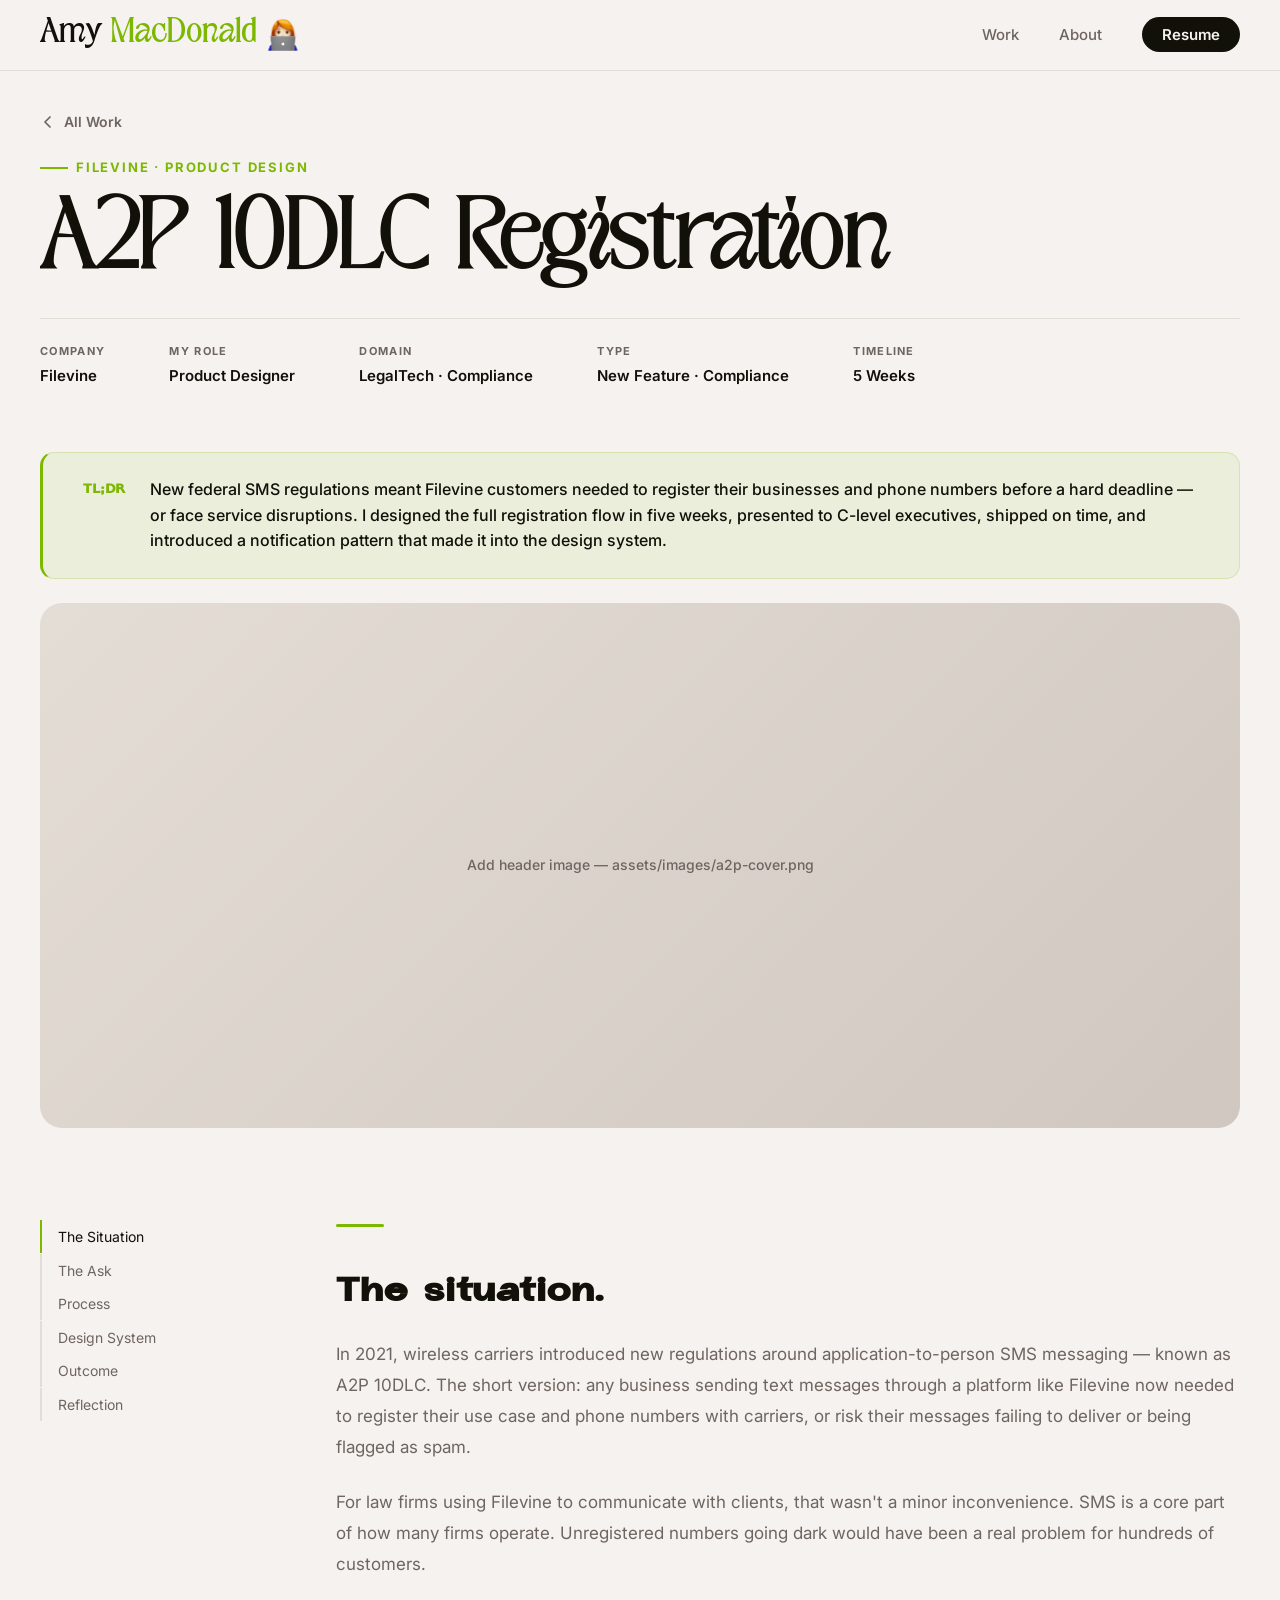
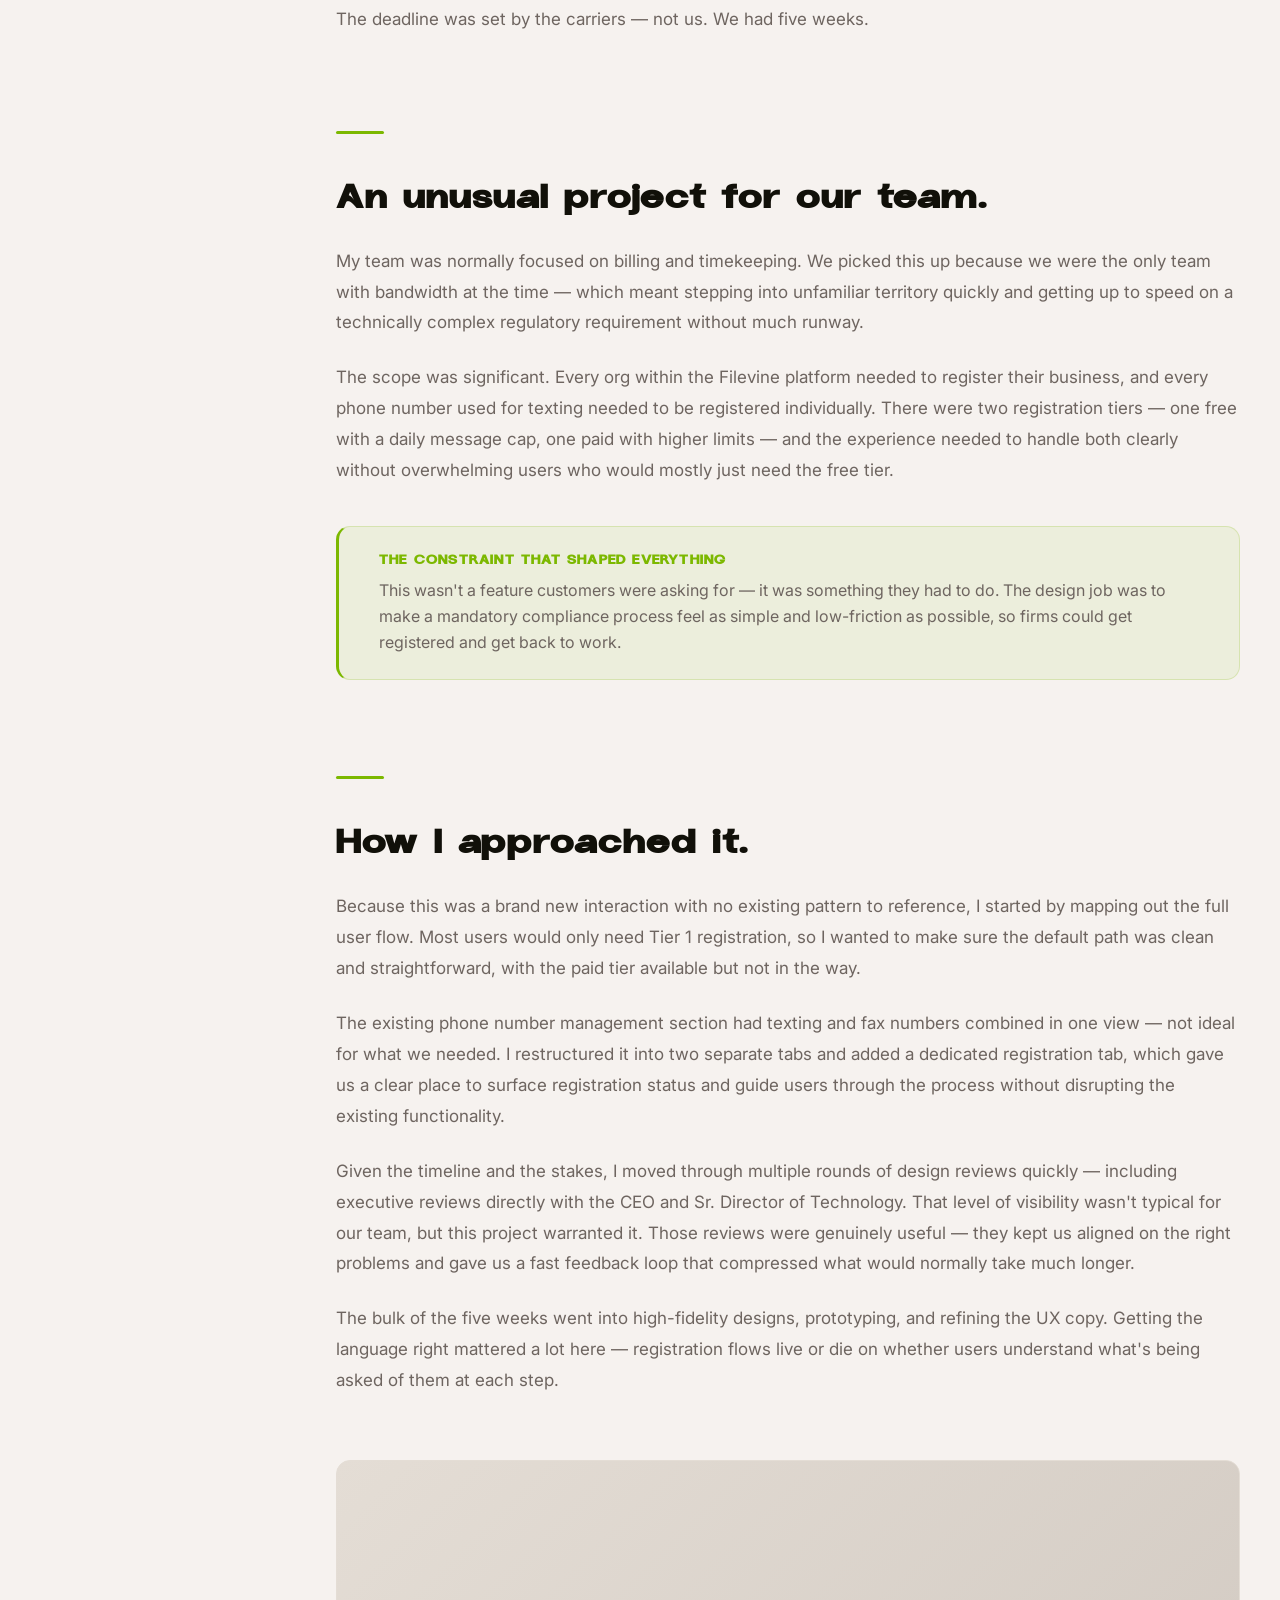
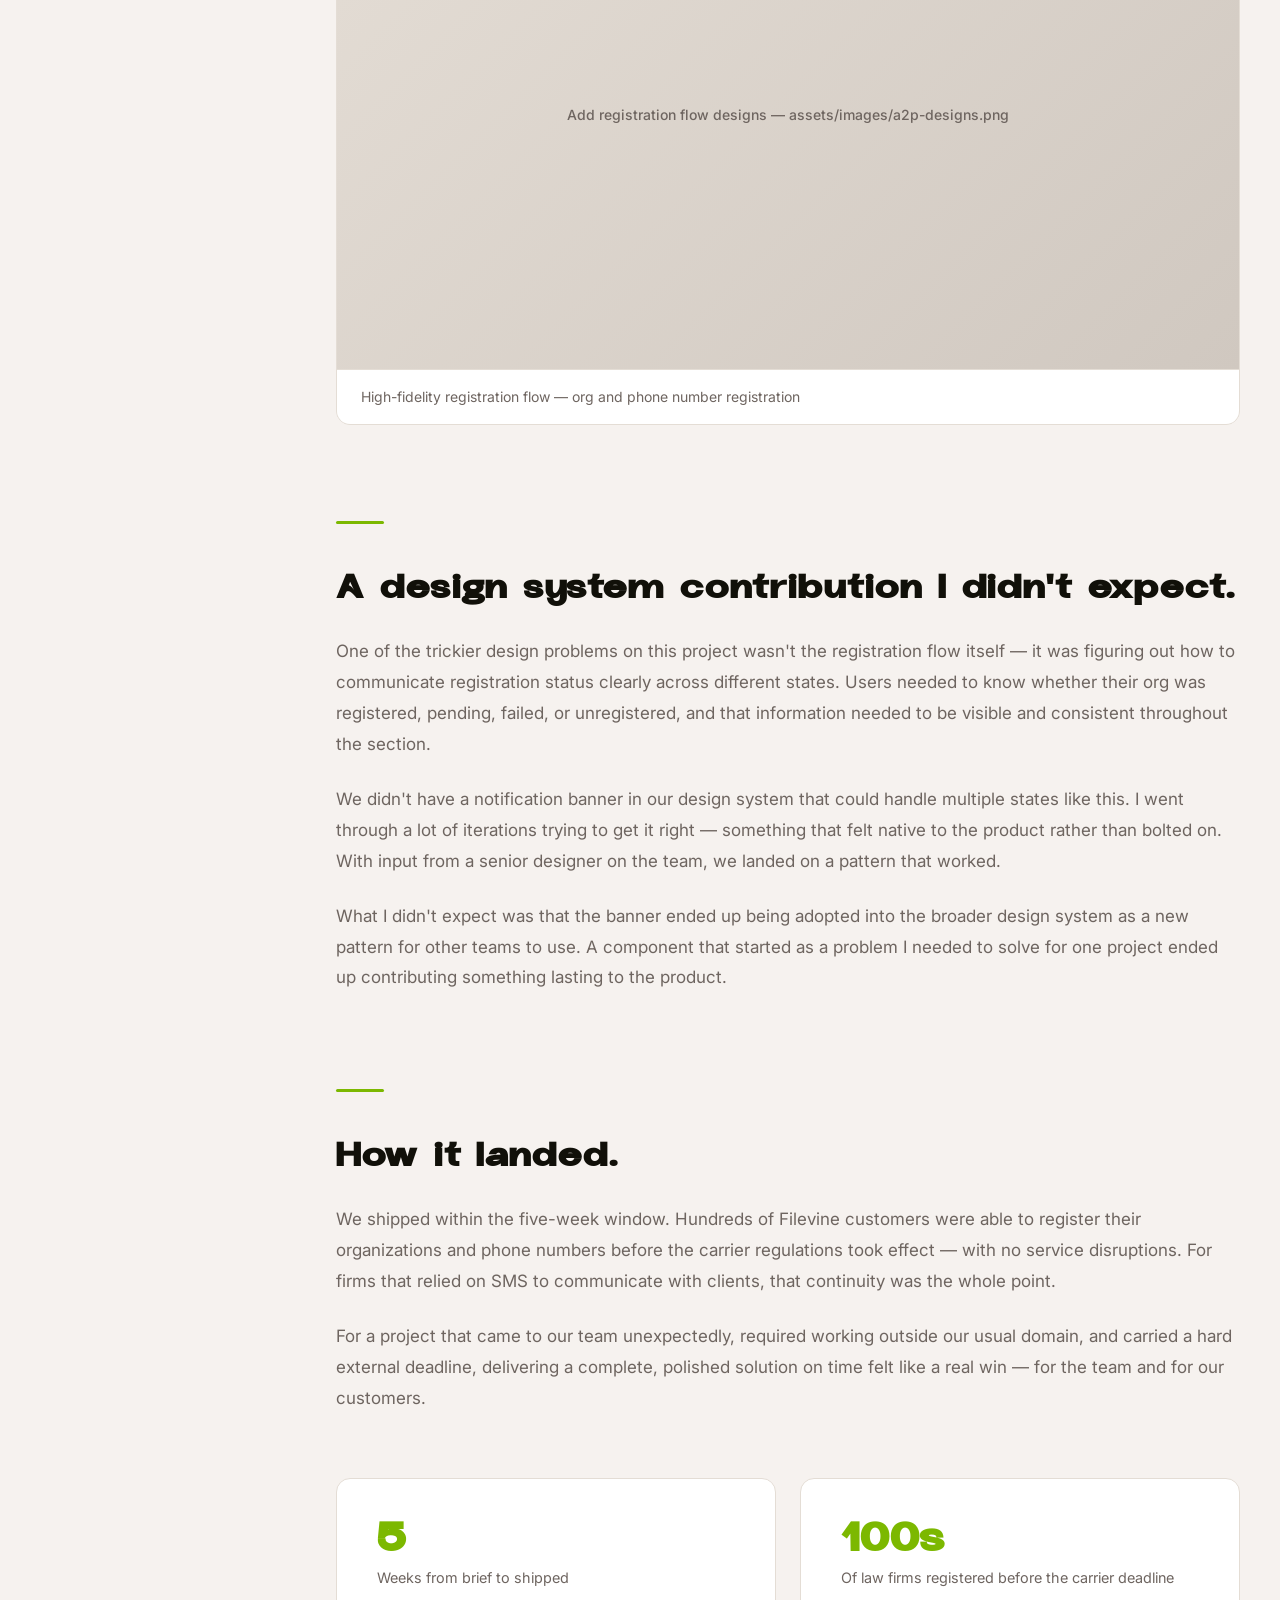
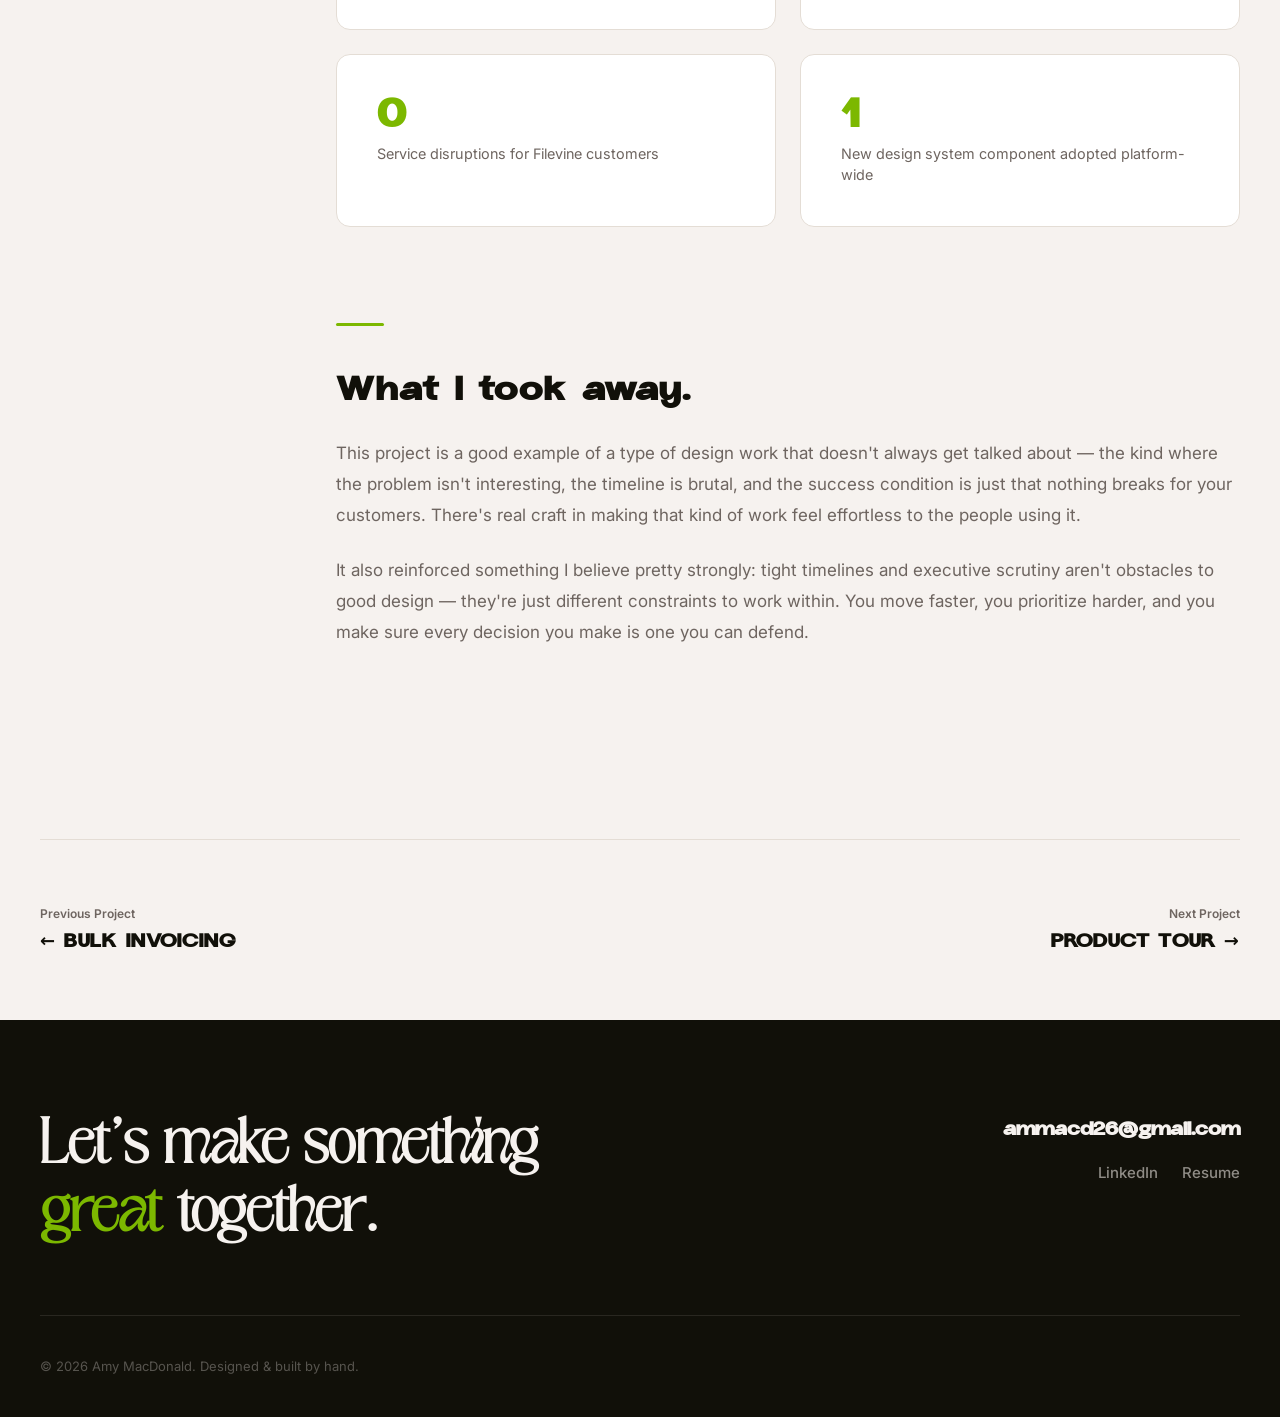
==== commit 4dc9555c: "Revise case study copy and add periods to all section headers - Rewrote body copy for AI Smart Check" ====
--- a/a2p-10dlc.html
+++ b/a2p-10dlc.html
@@ -108,7 +108,7 @@
 
             <div class="cs-section reveal" id="situation">
               <div class="cs-divider"></div>
-              <h2>The situation</h2>
+              <h2>The situation.</h2>
               <p>In 2021, wireless carriers introduced new regulations around application-to-person SMS messaging — known as A2P 10DLC. The short version: any business sending text messages through a platform like Filevine now needed to register their use case and phone numbers with carriers, or risk their messages failing to deliver or being flagged as spam.</p>
               <p>For law firms using Filevine to communicate with clients, that wasn't a minor inconvenience. SMS is a core part of how many firms operate. Unregistered numbers going dark would have been a real problem for hundreds of customers.</p>
               <p>The deadline was set by the carriers — not us. We had five weeks.</p>
@@ -116,7 +116,7 @@
 
             <div class="cs-section reveal" id="ask">
               <div class="cs-divider"></div>
-              <h2>An unusual project for our team</h2>
+              <h2>An unusual project for our team.</h2>
               <p>My team was normally focused on billing and timekeeping. We picked this up because we were the only team with bandwidth at the time — which meant stepping into unfamiliar territory quickly and getting up to speed on a technically complex regulatory requirement without much runway.</p>
               <p>The scope was significant. Every org within the Filevine platform needed to register their business, and every phone number used for texting needed to be registered individually. There were two registration tiers — one free with a daily message cap, one paid with higher limits — and the experience needed to handle both clearly without overwhelming users who would mostly just need the free tier.</p>
 
@@ -128,7 +128,7 @@
 
             <div class="cs-section reveal" id="process">
               <div class="cs-divider"></div>
-              <h2>How I approached it</h2>
+              <h2>How I approached it.</h2>
               <p>Because this was a brand new interaction with no existing pattern to reference, I started by mapping out the full user flow. Most users would only need Tier 1 registration, so I wanted to make sure the default path was clean and straightforward, with the paid tier available but not in the way.</p>
               <p>The existing phone number management section had texting and fax numbers combined in one view — not ideal for what we needed. I restructured it into two separate tabs and added a dedicated registration tab, which gave us a clear place to surface registration status and guide users through the process without disrupting the existing functionality.</p>
               <p>Given the timeline and the stakes, I moved through multiple rounds of design reviews quickly — including executive reviews directly with the CEO and Sr. Director of Technology. That level of visibility wasn't typical for our team, but this project warranted it. Those reviews were genuinely useful — they kept us aligned on the right problems and gave us a fast feedback loop that compressed what would normally take much longer.</p>
@@ -145,7 +145,7 @@
 
             <div class="cs-section reveal" id="design-system">
               <div class="cs-divider"></div>
-              <h2>A design system contribution I didn't expect</h2>
+              <h2>A design system contribution I didn't expect.</h2>
               <p>One of the trickier design problems on this project wasn't the registration flow itself — it was figuring out how to communicate registration status clearly across different states. Users needed to know whether their org was registered, pending, failed, or unregistered, and that information needed to be visible and consistent throughout the section.</p>
               <p>We didn't have a notification banner in our design system that could handle multiple states like this. I went through a lot of iterations trying to get it right — something that felt native to the product rather than bolted on. With input from a senior designer on the team, we landed on a pattern that worked.</p>
               <p>What I didn't expect was that the banner ended up being adopted into the broader design system as a new pattern for other teams to use. A component that started as a problem I needed to solve for one project ended up contributing something lasting to the product.</p>
@@ -153,7 +153,7 @@
 
             <div class="cs-section reveal" id="outcome">
               <div class="cs-divider"></div>
-              <h2>How it landed</h2>
+              <h2>How it landed.</h2>
               <p>We shipped within the five-week window. Hundreds of Filevine customers were able to register their organizations and phone numbers before the carrier regulations took effect — with no service disruptions. For firms that relied on SMS to communicate with clients, that continuity was the whole point.</p>
               <p>For a project that came to our team unexpectedly, required working outside our usual domain, and carried a hard external deadline, delivering a complete, polished solution on time felt like a real win — for the team and for our customers.</p>
 
@@ -179,7 +179,7 @@
 
             <div class="cs-section reveal" id="reflection">
               <div class="cs-divider"></div>
-              <h2>What I took away</h2>
+              <h2>What I took away.</h2>
               <p>This project is a good example of a type of design work that doesn't always get talked about — the kind where the problem isn't interesting, the timeline is brutal, and the success condition is just that nothing breaks for your customers. There's real craft in making that kind of work feel effortless to the people using it.</p>
               <p>It also reinforced something I believe pretty strongly: tight timelines and executive scrutiny aren't obstacles to good design — they're just different constraints to work within. You move faster, you prioritize harder, and you make sure every decision you make is one you can defend.</p>
             </div>
--- a/css/style.css
+++ b/css/style.css
@@ -425,7 +425,18 @@
   justify-content: center;
   padding: var(--space-2xl);
 }
-@media (max-width: 768px) {
+@media (max-width: 1024px) {
+  .project-card--featured {
+    grid-template-columns: 3fr 2fr;
+    height: 380px;
+  }
+  .project-card--featured .project-image {
+    aspect-ratio: unset;
+    min-height: unset;
+    height: 100%;
+  }
+}
+@media (max-width: 600px) {
   .project-card--featured {
     grid-column: span 1;
     display: block;
@@ -829,7 +840,7 @@
    CASE STUDY PAGE
    ============================================================ */
 .cs-hero {
-  padding: var(--space-2xl) 0 0;
+  padding: var(--space-lg) 0 0;
 }
 .cs-back {
   display: inline-flex;
@@ -838,7 +849,7 @@
   font-size: 0.875rem;
   font-weight: 600;
   color: var(--muted);
-  margin-bottom: var(--space-xl);
+  margin-bottom: var(--space-md);
   transition: color var(--trans), gap var(--trans);
 }
 .cs-back:hover { color: var(--text); gap: var(--space-sm); }
@@ -848,13 +859,13 @@
   font-size: clamp(2.75rem, 5.5vw, 5rem);
   font-weight: 800;
   max-width: 18ch;
-  margin-bottom: var(--space-lg);
+  margin-bottom: var(--space-md);
 }
 .cs-meta-bar {
   display: flex;
   gap: var(--space-md) var(--space-xl);
   flex-wrap: wrap;
-  padding: var(--space-lg) 0;
+  padding: var(--space-md) 0;
   border-top: 1px solid var(--border);
 }
 .cs-meta-item { display: flex; flex-direction: column; gap: 4px; }
@@ -871,7 +882,7 @@
   color: var(--text);
 }
 .cs-hero-image {
-  margin-top: var(--space-xl);
+  margin-top: var(--space-md);
   border-radius: var(--radius-lg);
   overflow: hidden;
   aspect-ratio: 16/7;
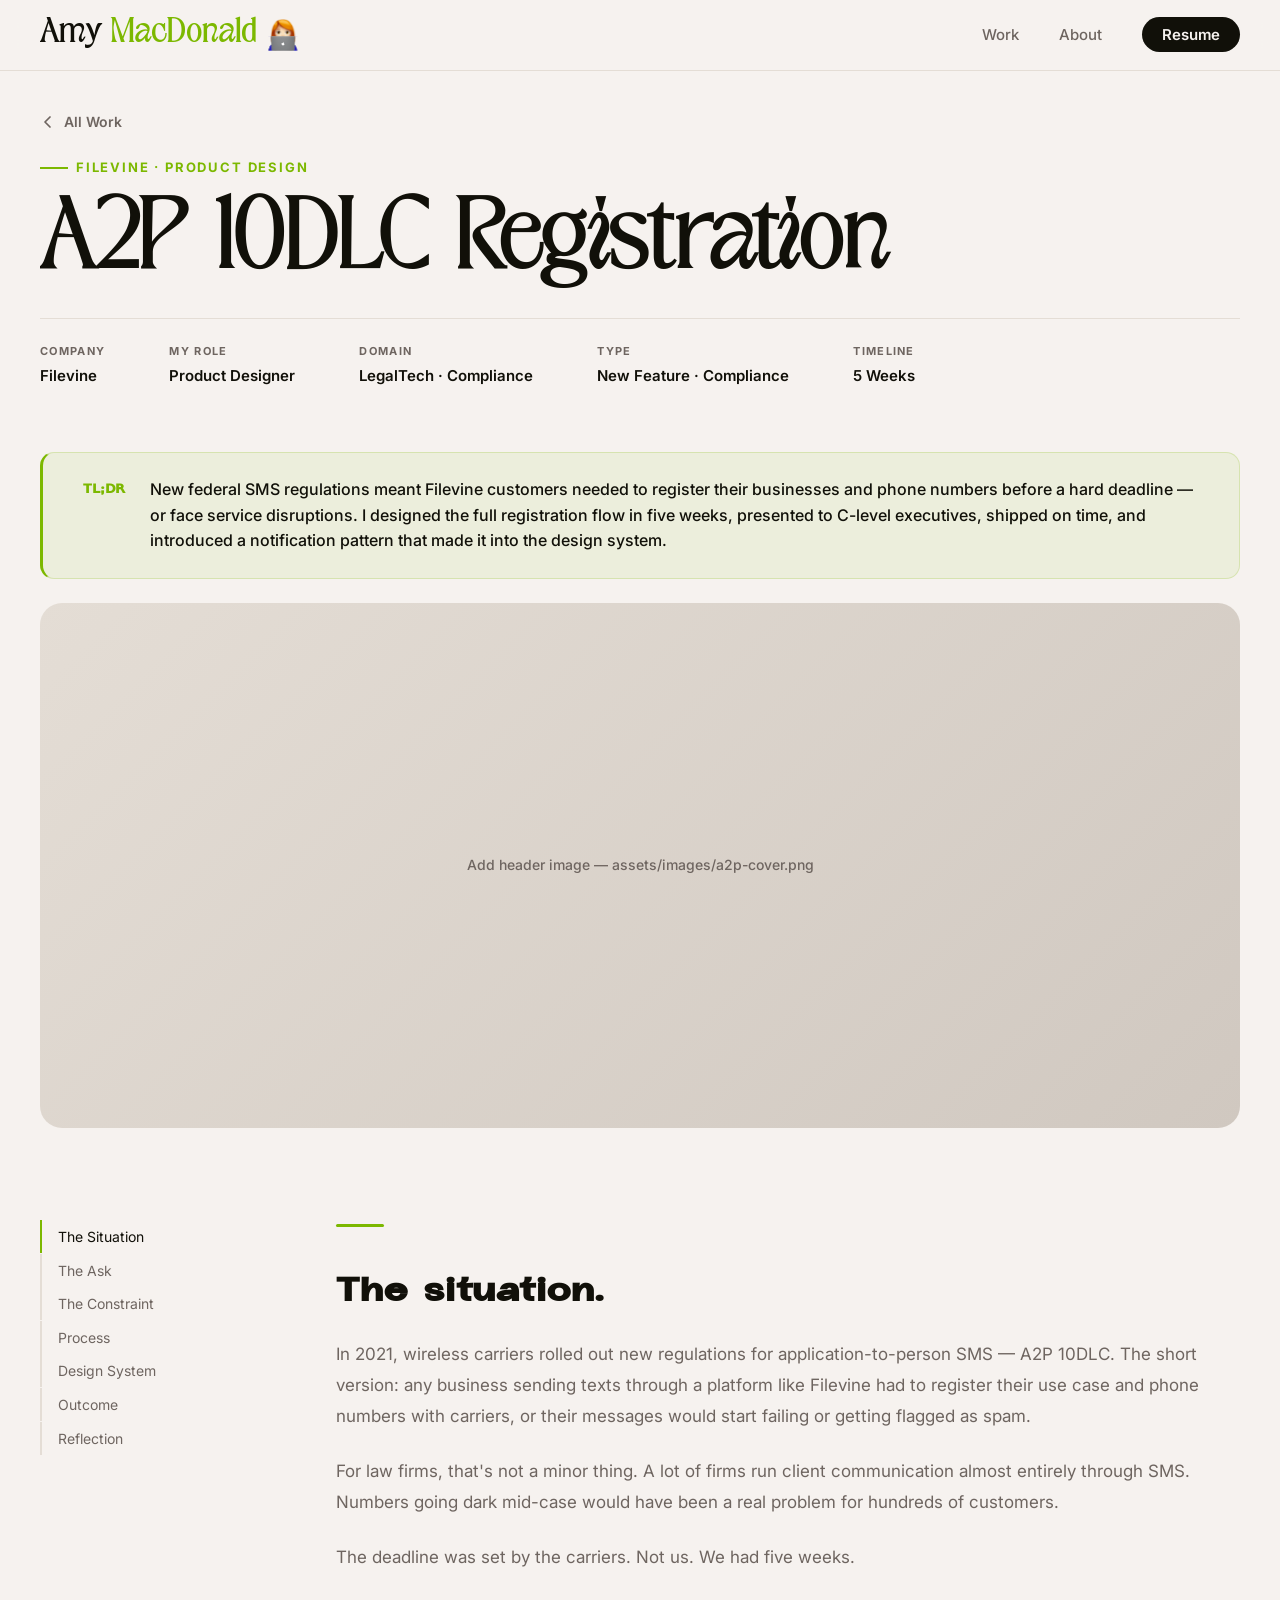
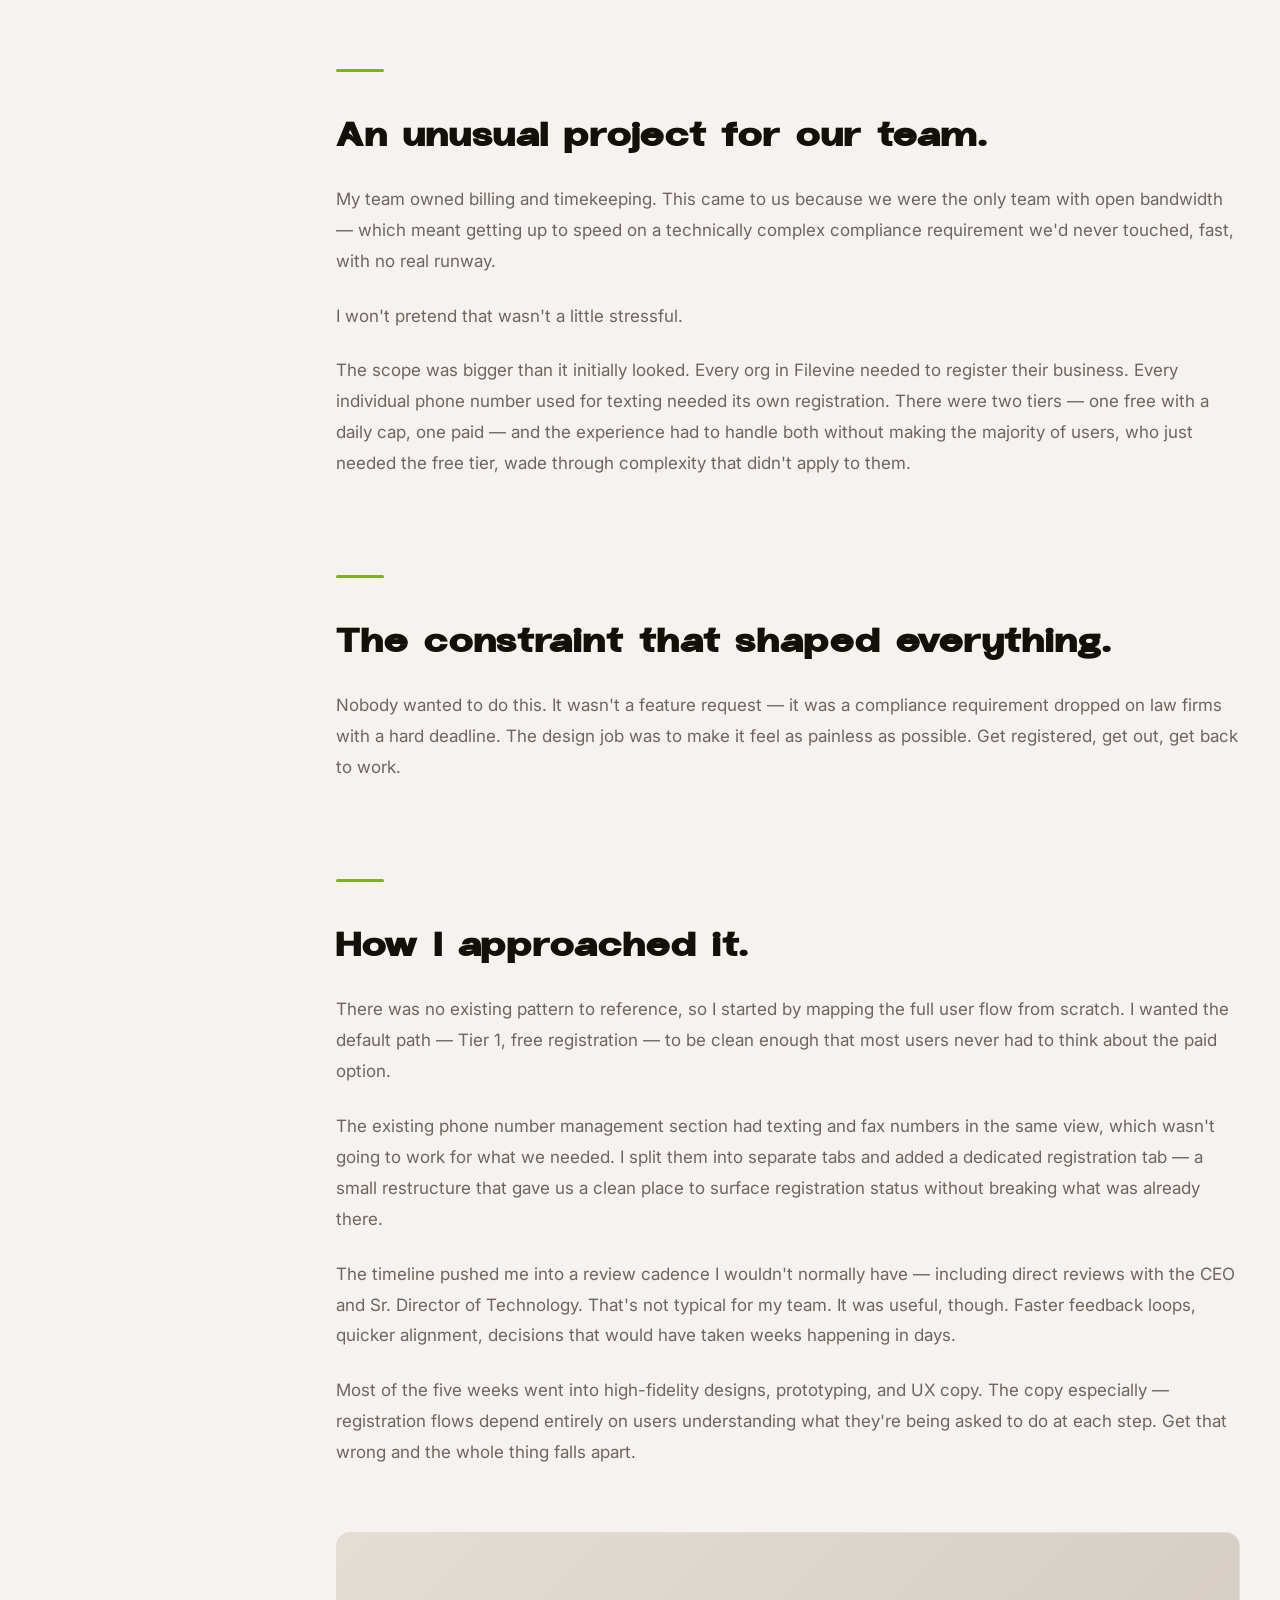
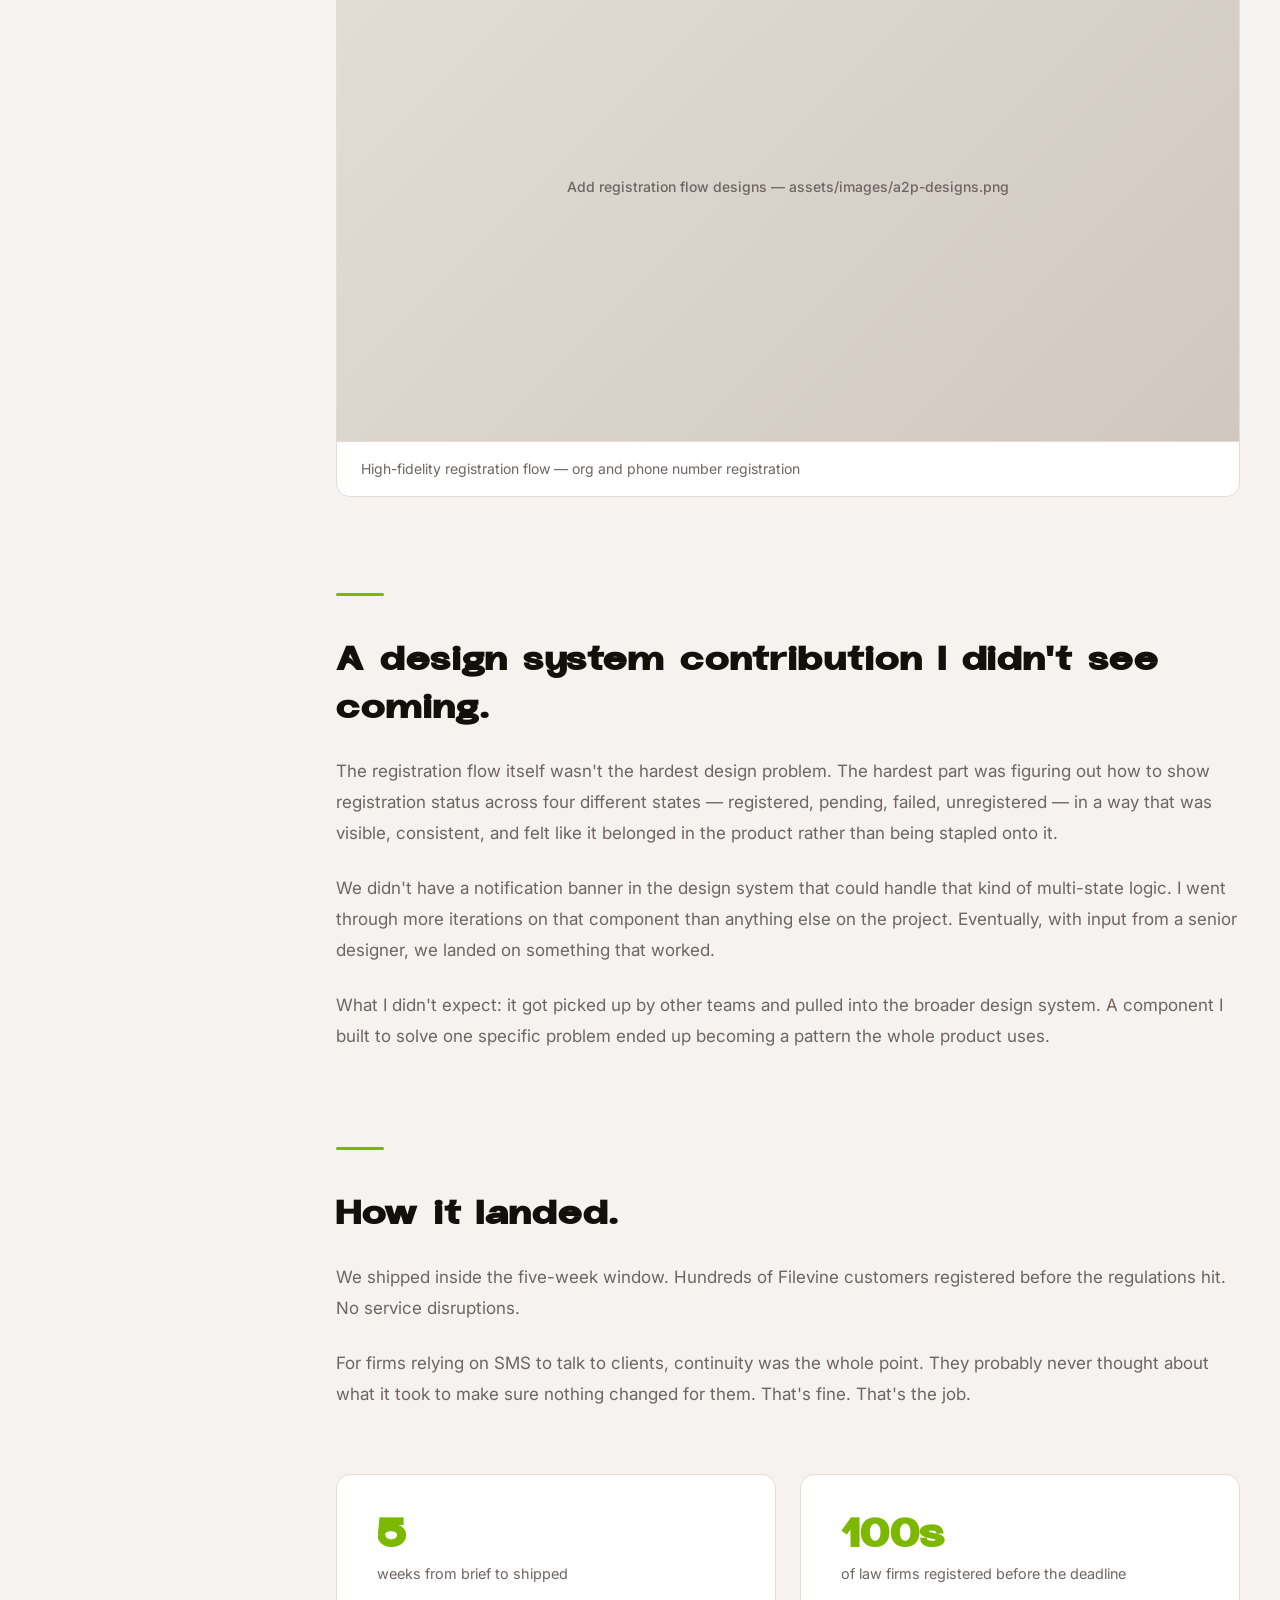
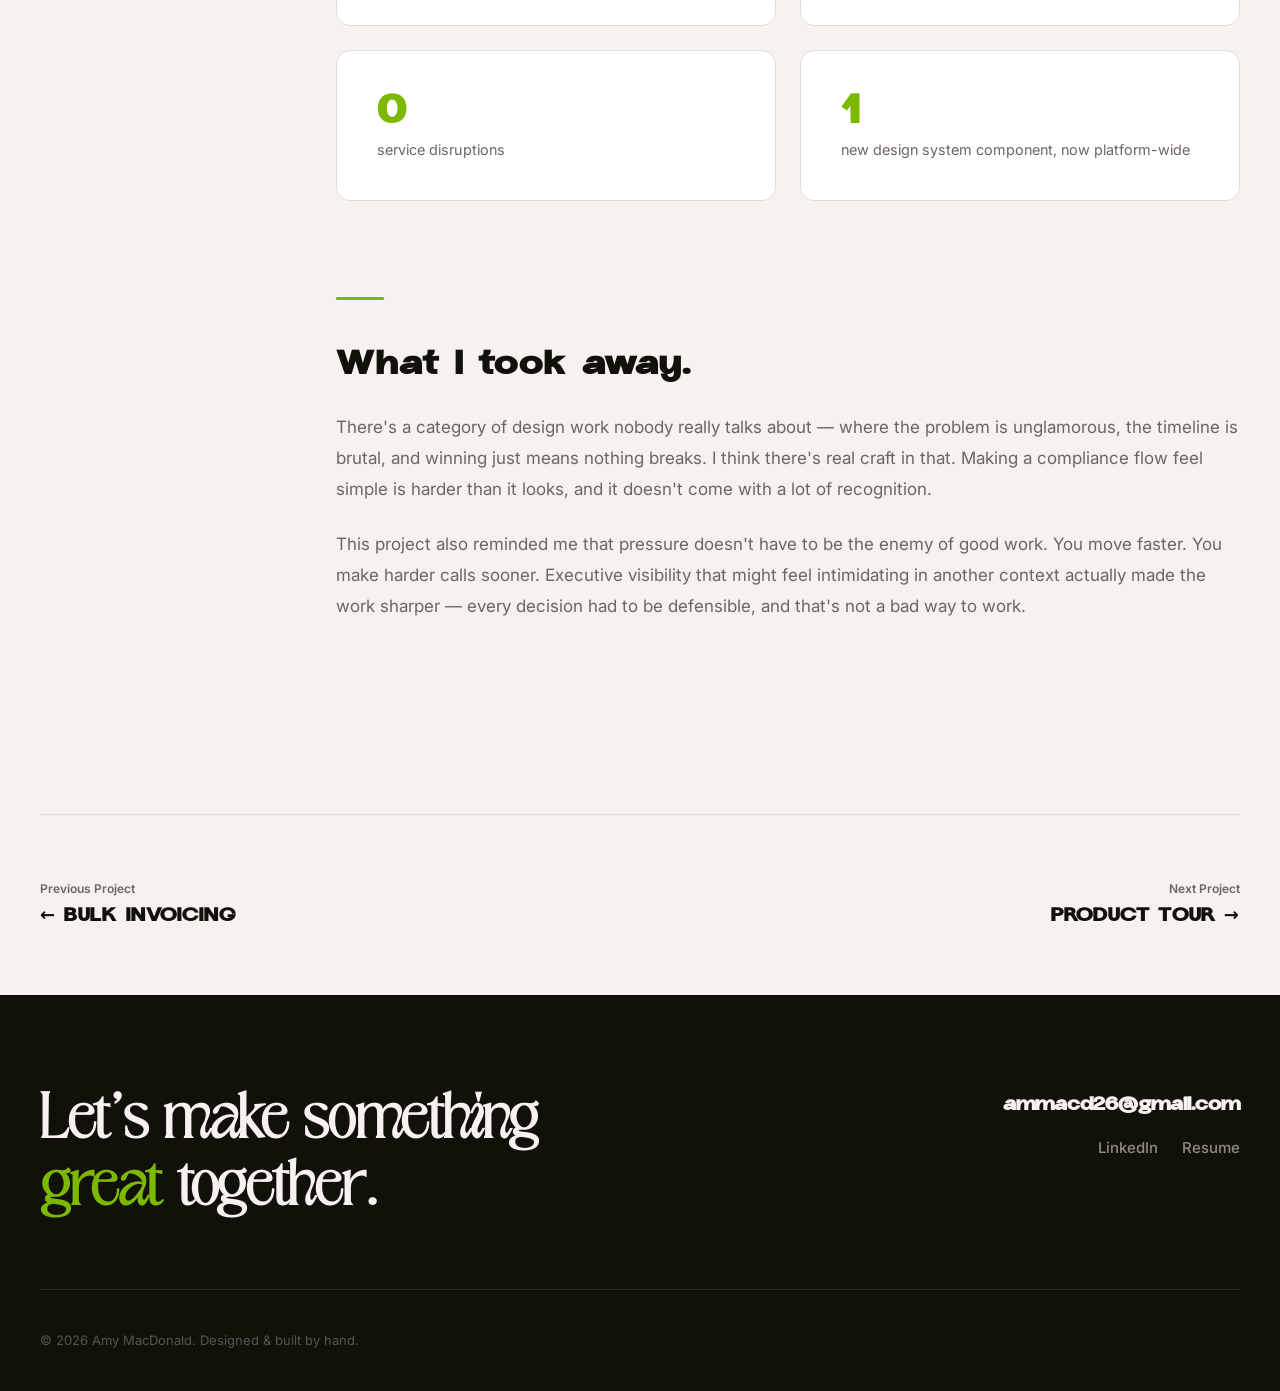
==== commit 1516fc97: "Revise A2P 10DLC case study copy - Rewrote all section body copy - Promoted 'The constraint that sha" ====
--- a/a2p-10dlc.html
+++ b/a2p-10dlc.html
@@ -95,6 +95,7 @@
               <ul class="cs-nav">
                 <li><a href="#situation">The Situation</a></li>
                 <li><a href="#ask">The Ask</a></li>
+                <li><a href="#constraint">The Constraint</a></li>
                 <li><a href="#process">Process</a></li>
                 <li><a href="#design-system">Design System</a></li>
                 <li><a href="#outcome">Outcome</a></li>
@@ -109,30 +110,32 @@
             <div class="cs-section reveal" id="situation">
               <div class="cs-divider"></div>
               <h2>The situation.</h2>
-              <p>In 2021, wireless carriers introduced new regulations around application-to-person SMS messaging — known as A2P 10DLC. The short version: any business sending text messages through a platform like Filevine now needed to register their use case and phone numbers with carriers, or risk their messages failing to deliver or being flagged as spam.</p>
-              <p>For law firms using Filevine to communicate with clients, that wasn't a minor inconvenience. SMS is a core part of how many firms operate. Unregistered numbers going dark would have been a real problem for hundreds of customers.</p>
-              <p>The deadline was set by the carriers — not us. We had five weeks.</p>
+              <p>In 2021, wireless carriers rolled out new regulations for application-to-person SMS — A2P 10DLC. The short version: any business sending texts through a platform like Filevine had to register their use case and phone numbers with carriers, or their messages would start failing or getting flagged as spam.</p>
+              <p>For law firms, that's not a minor thing. A lot of firms run client communication almost entirely through SMS. Numbers going dark mid-case would have been a real problem for hundreds of customers.</p>
+              <p>The deadline was set by the carriers. Not us. We had five weeks.</p>
             </div>
 
             <div class="cs-section reveal" id="ask">
               <div class="cs-divider"></div>
               <h2>An unusual project for our team.</h2>
-              <p>My team was normally focused on billing and timekeeping. We picked this up because we were the only team with bandwidth at the time — which meant stepping into unfamiliar territory quickly and getting up to speed on a technically complex regulatory requirement without much runway.</p>
-              <p>The scope was significant. Every org within the Filevine platform needed to register their business, and every phone number used for texting needed to be registered individually. There were two registration tiers — one free with a daily message cap, one paid with higher limits — and the experience needed to handle both clearly without overwhelming users who would mostly just need the free tier.</p>
-
-              <div class="cs-callout">
-                <span class="cs-callout-label">The constraint that shaped everything</span>
-                <p>This wasn't a feature customers were asking for — it was something they had to do. The design job was to make a mandatory compliance process feel as simple and low-friction as possible, so firms could get registered and get back to work.</p>
-              </div>
+              <p>My team owned billing and timekeeping. This came to us because we were the only team with open bandwidth — which meant getting up to speed on a technically complex compliance requirement we'd never touched, fast, with no real runway.</p>
+              <p>I won't pretend that wasn't a little stressful.</p>
+              <p>The scope was bigger than it initially looked. Every org in Filevine needed to register their business. Every individual phone number used for texting needed its own registration. There were two tiers — one free with a daily cap, one paid — and the experience had to handle both without making the majority of users, who just needed the free tier, wade through complexity that didn't apply to them.</p>
+            </div>
+
+            <div class="cs-section reveal" id="constraint">
+              <div class="cs-divider"></div>
+              <h2>The constraint that shaped everything.</h2>
+              <p>Nobody wanted to do this. It wasn't a feature request — it was a compliance requirement dropped on law firms with a hard deadline. The design job was to make it feel as painless as possible. Get registered, get out, get back to work.</p>
             </div>
 
             <div class="cs-section reveal" id="process">
               <div class="cs-divider"></div>
               <h2>How I approached it.</h2>
-              <p>Because this was a brand new interaction with no existing pattern to reference, I started by mapping out the full user flow. Most users would only need Tier 1 registration, so I wanted to make sure the default path was clean and straightforward, with the paid tier available but not in the way.</p>
-              <p>The existing phone number management section had texting and fax numbers combined in one view — not ideal for what we needed. I restructured it into two separate tabs and added a dedicated registration tab, which gave us a clear place to surface registration status and guide users through the process without disrupting the existing functionality.</p>
-              <p>Given the timeline and the stakes, I moved through multiple rounds of design reviews quickly — including executive reviews directly with the CEO and Sr. Director of Technology. That level of visibility wasn't typical for our team, but this project warranted it. Those reviews were genuinely useful — they kept us aligned on the right problems and gave us a fast feedback loop that compressed what would normally take much longer.</p>
-              <p>The bulk of the five weeks went into high-fidelity designs, prototyping, and refining the UX copy. Getting the language right mattered a lot here — registration flows live or die on whether users understand what's being asked of them at each step.</p>
+              <p>There was no existing pattern to reference, so I started by mapping the full user flow from scratch. I wanted the default path — Tier 1, free registration — to be clean enough that most users never had to think about the paid option.</p>
+              <p>The existing phone number management section had texting and fax numbers in the same view, which wasn't going to work for what we needed. I split them into separate tabs and added a dedicated registration tab — a small restructure that gave us a clean place to surface registration status without breaking what was already there.</p>
+              <p>The timeline pushed me into a review cadence I wouldn't normally have — including direct reviews with the CEO and Sr. Director of Technology. That's not typical for my team. It was useful, though. Faster feedback loops, quicker alignment, decisions that would have taken weeks happening in days.</p>
+              <p>Most of the five weeks went into high-fidelity designs, prototyping, and UX copy. The copy especially — registration flows depend entirely on users understanding what they're being asked to do at each step. Get that wrong and the whole thing falls apart.</p>
 
               <figure class="cs-image-block">
                 <!-- Replace with: <img src="assets/images/a2p-designs.png" alt="A2P Registration Flow"> -->
@@ -145,34 +148,34 @@
 
             <div class="cs-section reveal" id="design-system">
               <div class="cs-divider"></div>
-              <h2>A design system contribution I didn't expect.</h2>
-              <p>One of the trickier design problems on this project wasn't the registration flow itself — it was figuring out how to communicate registration status clearly across different states. Users needed to know whether their org was registered, pending, failed, or unregistered, and that information needed to be visible and consistent throughout the section.</p>
-              <p>We didn't have a notification banner in our design system that could handle multiple states like this. I went through a lot of iterations trying to get it right — something that felt native to the product rather than bolted on. With input from a senior designer on the team, we landed on a pattern that worked.</p>
-              <p>What I didn't expect was that the banner ended up being adopted into the broader design system as a new pattern for other teams to use. A component that started as a problem I needed to solve for one project ended up contributing something lasting to the product.</p>
+              <h2>A design system contribution I didn't see coming.</h2>
+              <p>The registration flow itself wasn't the hardest design problem. The hardest part was figuring out how to show registration status across four different states — registered, pending, failed, unregistered — in a way that was visible, consistent, and felt like it belonged in the product rather than being stapled onto it.</p>
+              <p>We didn't have a notification banner in the design system that could handle that kind of multi-state logic. I went through more iterations on that component than anything else on the project. Eventually, with input from a senior designer, we landed on something that worked.</p>
+              <p>What I didn't expect: it got picked up by other teams and pulled into the broader design system. A component I built to solve one specific problem ended up becoming a pattern the whole product uses.</p>
             </div>
 
             <div class="cs-section reveal" id="outcome">
               <div class="cs-divider"></div>
               <h2>How it landed.</h2>
-              <p>We shipped within the five-week window. Hundreds of Filevine customers were able to register their organizations and phone numbers before the carrier regulations took effect — with no service disruptions. For firms that relied on SMS to communicate with clients, that continuity was the whole point.</p>
-              <p>For a project that came to our team unexpectedly, required working outside our usual domain, and carried a hard external deadline, delivering a complete, polished solution on time felt like a real win — for the team and for our customers.</p>
+              <p>We shipped inside the five-week window. Hundreds of Filevine customers registered before the regulations hit. No service disruptions.</p>
+              <p>For firms relying on SMS to talk to clients, continuity was the whole point. They probably never thought about what it took to make sure nothing changed for them. That's fine. That's the job.</p>
 
               <div class="cs-metrics">
                 <div class="cs-metric">
                   <span class="cs-metric-number">5</span>
-                  <span class="cs-metric-label">Weeks from brief to shipped</span>
+                  <span class="cs-metric-label">weeks from brief to shipped</span>
                 </div>
                 <div class="cs-metric">
                   <span class="cs-metric-number">100s</span>
-                  <span class="cs-metric-label">Of law firms registered before the carrier deadline</span>
+                  <span class="cs-metric-label">of law firms registered before the deadline</span>
                 </div>
                 <div class="cs-metric">
                   <span class="cs-metric-number">0</span>
-                  <span class="cs-metric-label">Service disruptions for Filevine customers</span>
+                  <span class="cs-metric-label">service disruptions</span>
                 </div>
                 <div class="cs-metric">
                   <span class="cs-metric-number">1</span>
-                  <span class="cs-metric-label">New design system component adopted platform-wide</span>
+                  <span class="cs-metric-label">new design system component, now platform-wide</span>
                 </div>
               </div>
             </div>
@@ -180,8 +183,8 @@
             <div class="cs-section reveal" id="reflection">
               <div class="cs-divider"></div>
               <h2>What I took away.</h2>
-              <p>This project is a good example of a type of design work that doesn't always get talked about — the kind where the problem isn't interesting, the timeline is brutal, and the success condition is just that nothing breaks for your customers. There's real craft in making that kind of work feel effortless to the people using it.</p>
-              <p>It also reinforced something I believe pretty strongly: tight timelines and executive scrutiny aren't obstacles to good design — they're just different constraints to work within. You move faster, you prioritize harder, and you make sure every decision you make is one you can defend.</p>
+              <p>There's a category of design work nobody really talks about — where the problem is unglamorous, the timeline is brutal, and winning just means nothing breaks. I think there's real craft in that. Making a compliance flow feel simple is harder than it looks, and it doesn't come with a lot of recognition.</p>
+              <p>This project also reminded me that pressure doesn't have to be the enemy of good work. You move faster. You make harder calls sooner. Executive visibility that might feel intimidating in another context actually made the work sharper — every decision had to be defensible, and that's not a bad way to work.</p>
             </div>
 
           </article>
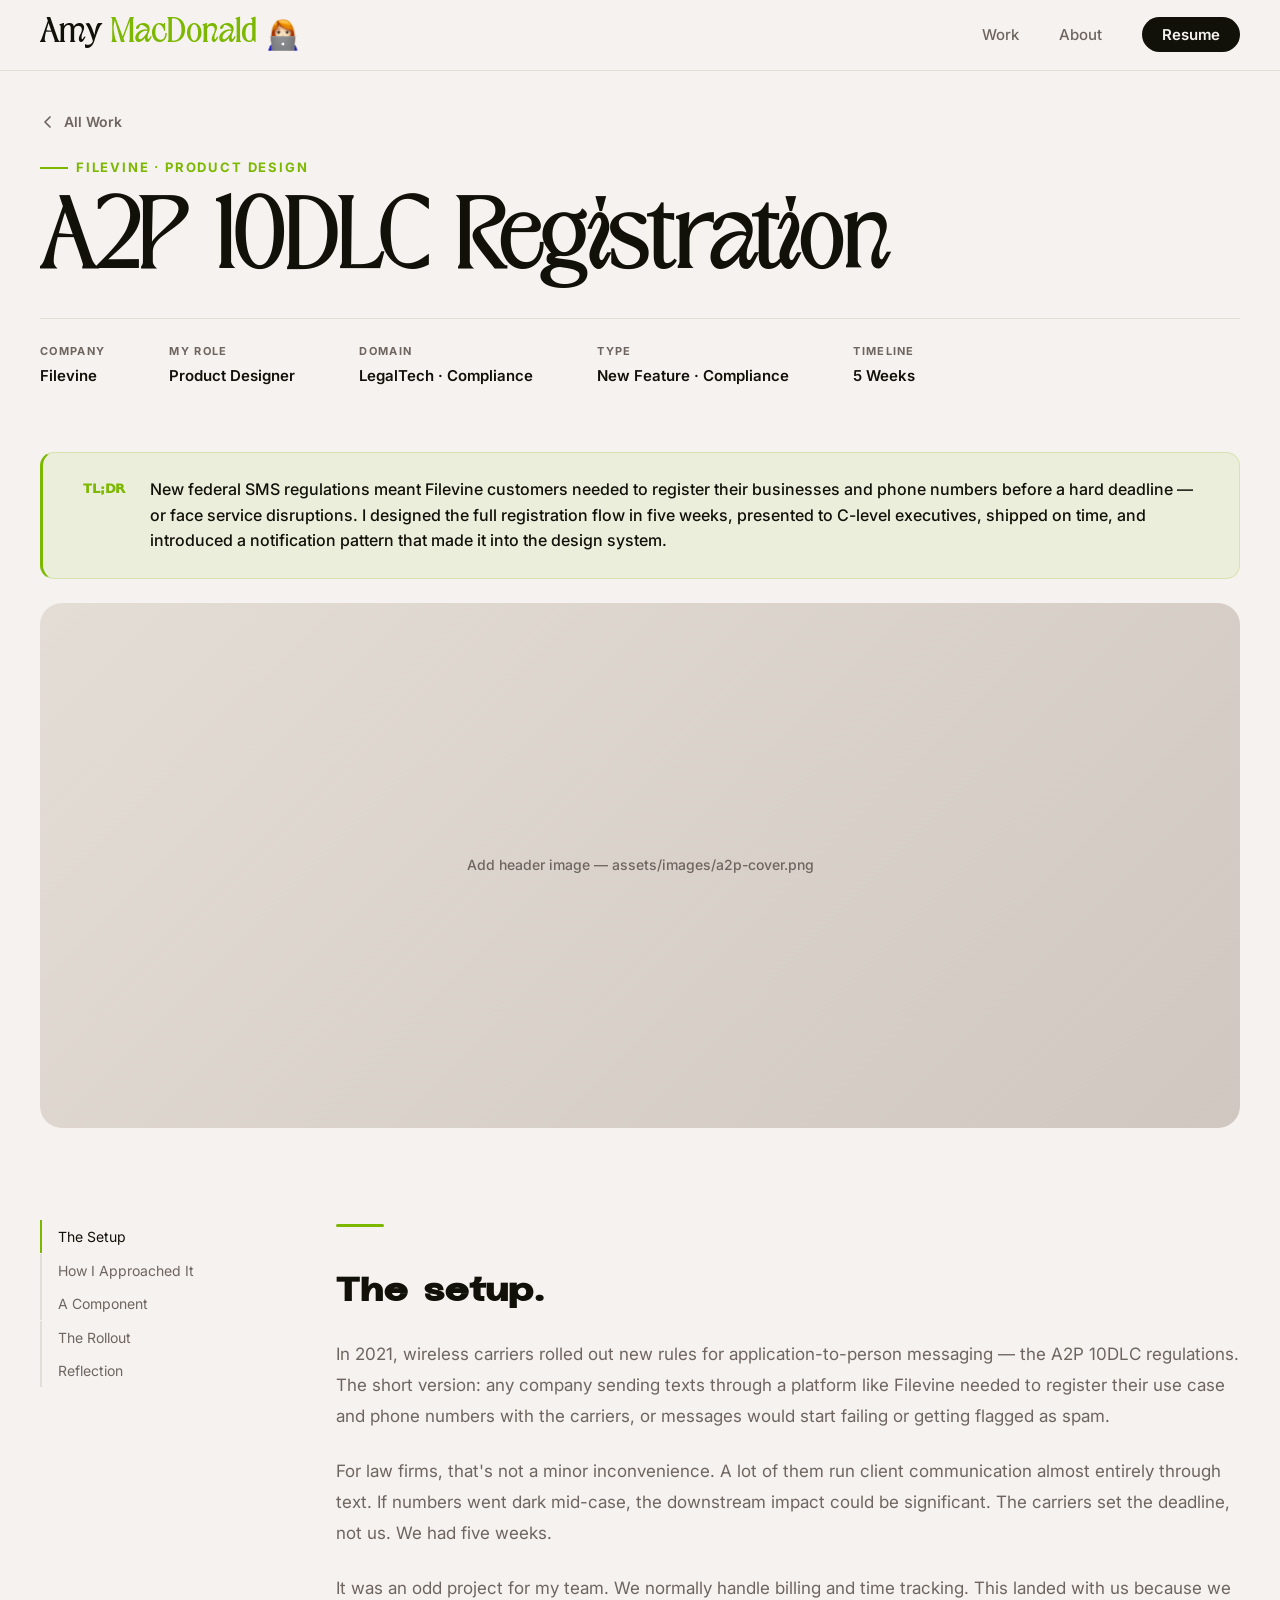
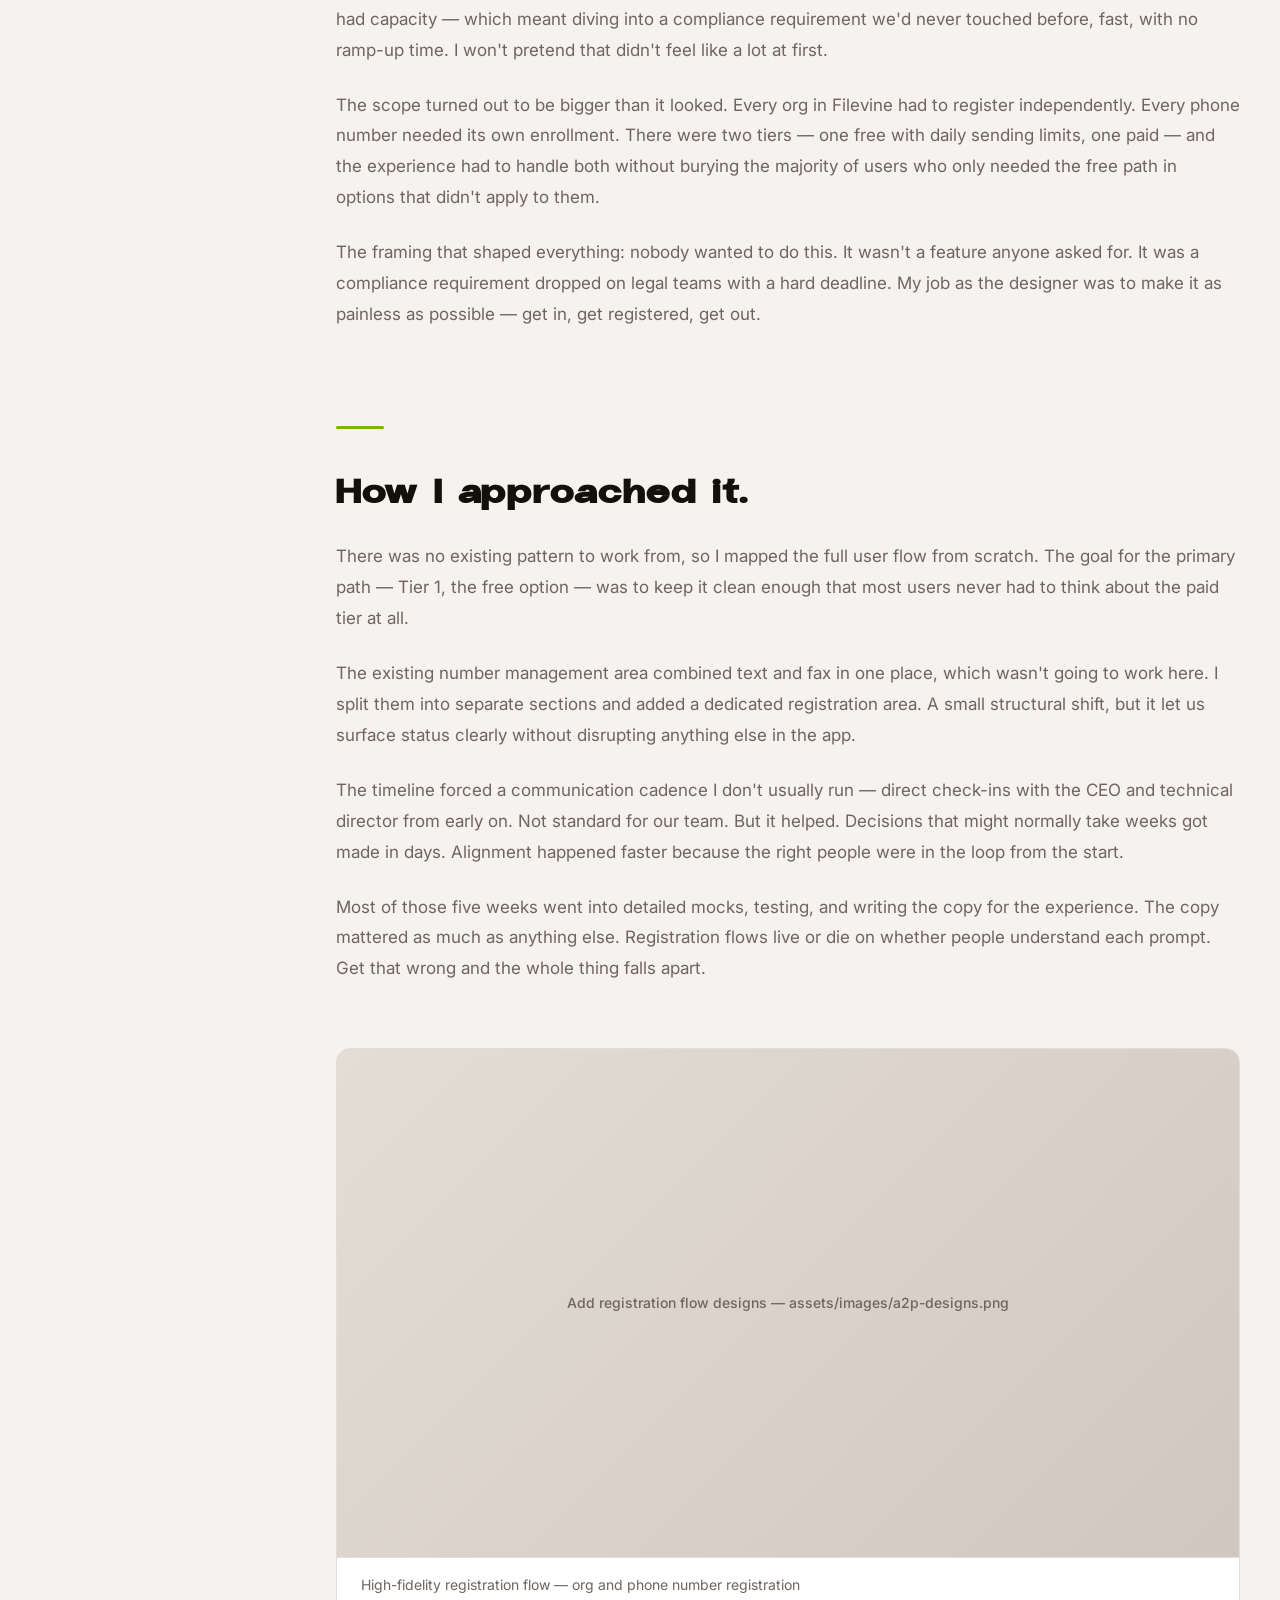
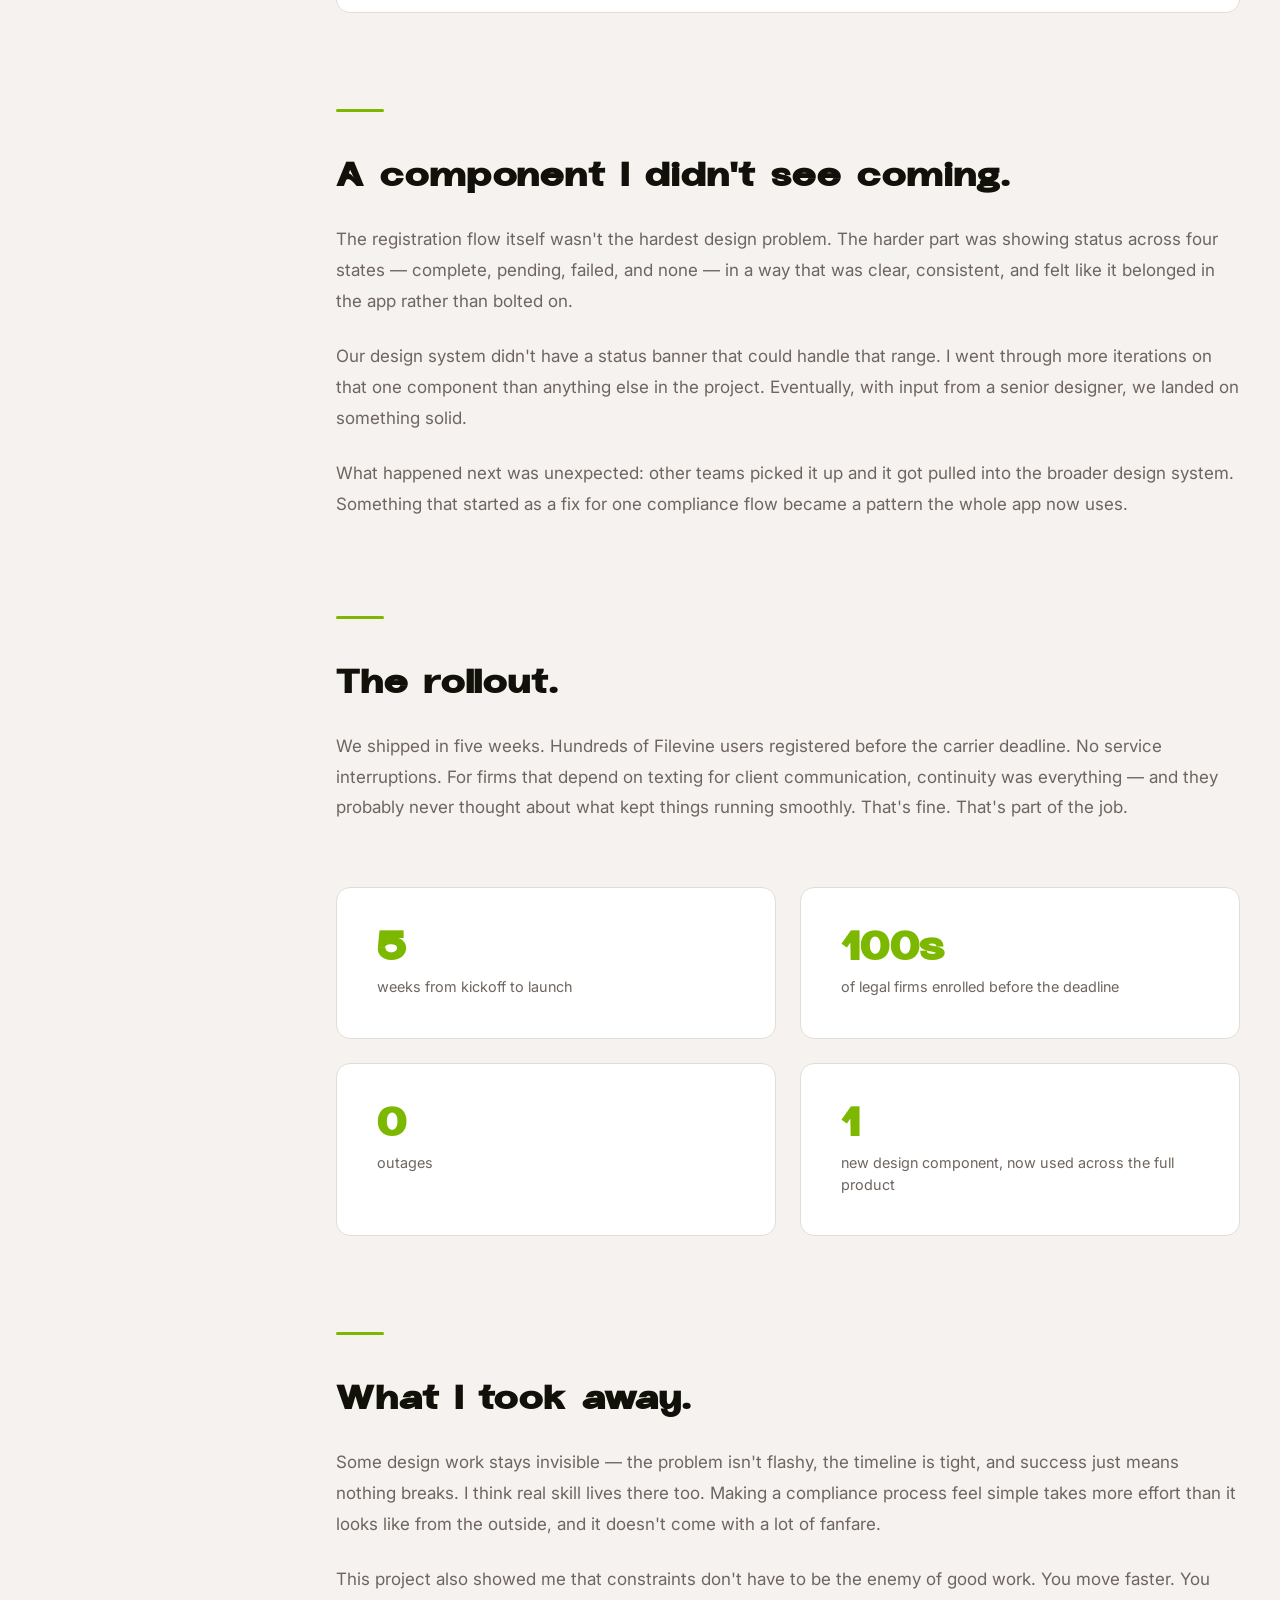
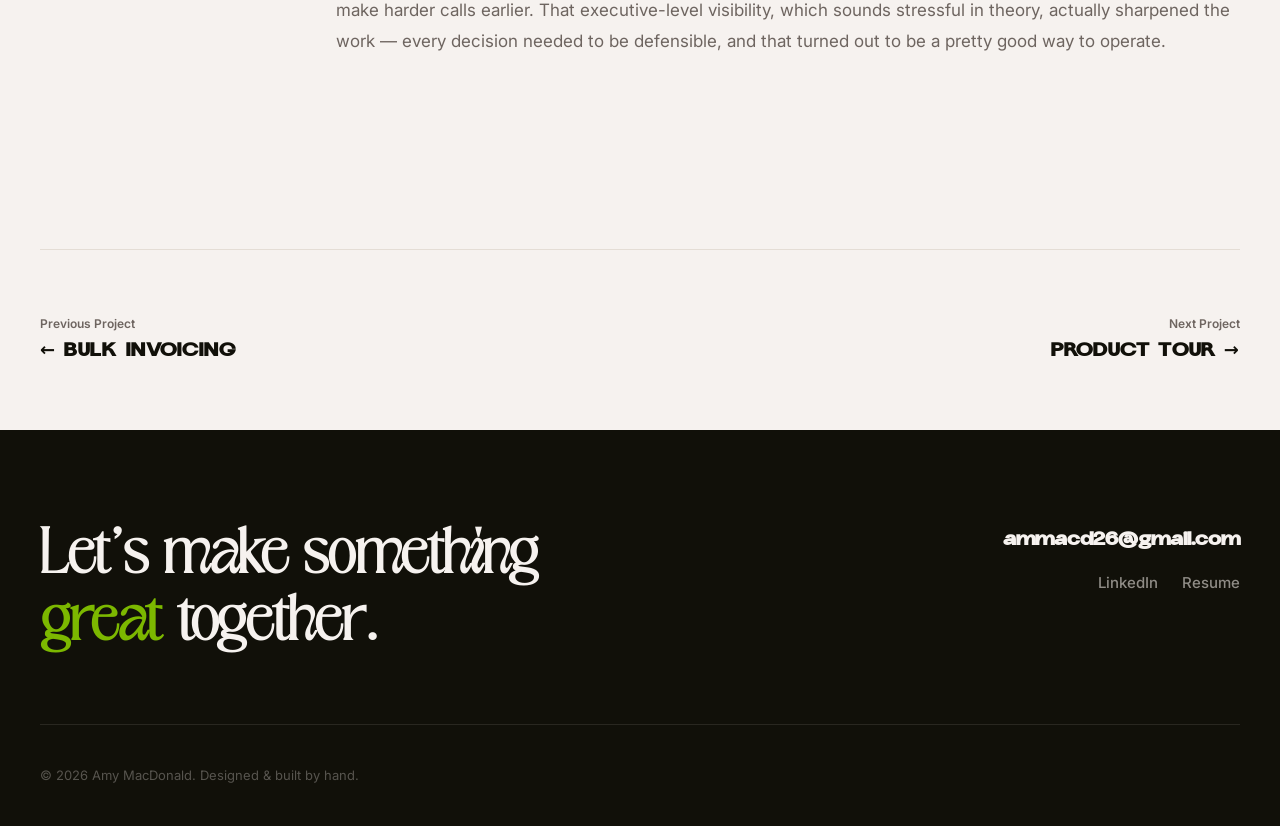
==== commit 2cf215cc: "Update case study copy for Smart Check, Smart Spend, A2P 10DLC, and Bulk Invoicing; add Figma protot" ====
--- a/a2p-10dlc.html
+++ b/a2p-10dlc.html
@@ -93,12 +93,10 @@
           <aside class="cs-sidebar">
             <nav>
               <ul class="cs-nav">
-                <li><a href="#situation">The Situation</a></li>
-                <li><a href="#ask">The Ask</a></li>
-                <li><a href="#constraint">The Constraint</a></li>
-                <li><a href="#process">Process</a></li>
-                <li><a href="#design-system">Design System</a></li>
-                <li><a href="#outcome">Outcome</a></li>
+                <li><a href="#situation">The Setup</a></li>
+                <li><a href="#process">How I Approached It</a></li>
+                <li><a href="#design-system">A Component</a></li>
+                <li><a href="#outcome">The Rollout</a></li>
                 <li><a href="#reflection">Reflection</a></li>
               </ul>
             </nav>
@@ -109,33 +107,21 @@
 
             <div class="cs-section reveal" id="situation">
               <div class="cs-divider"></div>
-              <h2>The situation.</h2>
-              <p>In 2021, wireless carriers rolled out new regulations for application-to-person SMS — A2P 10DLC. The short version: any business sending texts through a platform like Filevine had to register their use case and phone numbers with carriers, or their messages would start failing or getting flagged as spam.</p>
-              <p>For law firms, that's not a minor thing. A lot of firms run client communication almost entirely through SMS. Numbers going dark mid-case would have been a real problem for hundreds of customers.</p>
-              <p>The deadline was set by the carriers. Not us. We had five weeks.</p>
-            </div>
-
-            <div class="cs-section reveal" id="ask">
-              <div class="cs-divider"></div>
-              <h2>An unusual project for our team.</h2>
-              <p>My team owned billing and timekeeping. This came to us because we were the only team with open bandwidth — which meant getting up to speed on a technically complex compliance requirement we'd never touched, fast, with no real runway.</p>
-              <p>I won't pretend that wasn't a little stressful.</p>
-              <p>The scope was bigger than it initially looked. Every org in Filevine needed to register their business. Every individual phone number used for texting needed its own registration. There were two tiers — one free with a daily cap, one paid — and the experience had to handle both without making the majority of users, who just needed the free tier, wade through complexity that didn't apply to them.</p>
-            </div>
-
-            <div class="cs-section reveal" id="constraint">
-              <div class="cs-divider"></div>
-              <h2>The constraint that shaped everything.</h2>
-              <p>Nobody wanted to do this. It wasn't a feature request — it was a compliance requirement dropped on law firms with a hard deadline. The design job was to make it feel as painless as possible. Get registered, get out, get back to work.</p>
+              <h2>The setup.</h2>
+              <p>In 2021, wireless carriers rolled out new rules for application-to-person messaging — the A2P 10DLC regulations. The short version: any company sending texts through a platform like Filevine needed to register their use case and phone numbers with the carriers, or messages would start failing or getting flagged as spam.</p>
+              <p>For law firms, that's not a minor inconvenience. A lot of them run client communication almost entirely through text. If numbers went dark mid-case, the downstream impact could be significant. The carriers set the deadline, not us. We had five weeks.</p>
+              <p>It was an odd project for my team. We normally handle billing and time tracking. This landed with us because we had capacity — which meant diving into a compliance requirement we'd never touched before, fast, with no ramp-up time. I won't pretend that didn't feel like a lot at first.</p>
+              <p>The scope turned out to be bigger than it looked. Every org in Filevine had to register independently. Every phone number needed its own enrollment. There were two tiers — one free with daily sending limits, one paid — and the experience had to handle both without burying the majority of users who only needed the free path in options that didn't apply to them.</p>
+              <p>The framing that shaped everything: nobody wanted to do this. It wasn't a feature anyone asked for. It was a compliance requirement dropped on legal teams with a hard deadline. My job as the designer was to make it as painless as possible — get in, get registered, get out.</p>
             </div>
 
             <div class="cs-section reveal" id="process">
               <div class="cs-divider"></div>
               <h2>How I approached it.</h2>
-              <p>There was no existing pattern to reference, so I started by mapping the full user flow from scratch. I wanted the default path — Tier 1, free registration — to be clean enough that most users never had to think about the paid option.</p>
-              <p>The existing phone number management section had texting and fax numbers in the same view, which wasn't going to work for what we needed. I split them into separate tabs and added a dedicated registration tab — a small restructure that gave us a clean place to surface registration status without breaking what was already there.</p>
-              <p>The timeline pushed me into a review cadence I wouldn't normally have — including direct reviews with the CEO and Sr. Director of Technology. That's not typical for my team. It was useful, though. Faster feedback loops, quicker alignment, decisions that would have taken weeks happening in days.</p>
-              <p>Most of the five weeks went into high-fidelity designs, prototyping, and UX copy. The copy especially — registration flows depend entirely on users understanding what they're being asked to do at each step. Get that wrong and the whole thing falls apart.</p>
+              <p>There was no existing pattern to work from, so I mapped the full user flow from scratch. The goal for the primary path — Tier 1, the free option — was to keep it clean enough that most users never had to think about the paid tier at all.</p>
+              <p>The existing number management area combined text and fax in one place, which wasn't going to work here. I split them into separate sections and added a dedicated registration area. A small structural shift, but it let us surface status clearly without disrupting anything else in the app.</p>
+              <p>The timeline forced a communication cadence I don't usually run — direct check-ins with the CEO and technical director from early on. Not standard for our team. But it helped. Decisions that might normally take weeks got made in days. Alignment happened faster because the right people were in the loop from the start.</p>
+              <p>Most of those five weeks went into detailed mocks, testing, and writing the copy for the experience. The copy mattered as much as anything else. Registration flows live or die on whether people understand each prompt. Get that wrong and the whole thing falls apart.</p>
 
               <figure class="cs-image-block">
                 <!-- Replace with: <img src="assets/images/a2p-designs.png" alt="A2P Registration Flow"> -->
@@ -148,34 +134,33 @@
 
             <div class="cs-section reveal" id="design-system">
               <div class="cs-divider"></div>
-              <h2>A design system contribution I didn't see coming.</h2>
-              <p>The registration flow itself wasn't the hardest design problem. The hardest part was figuring out how to show registration status across four different states — registered, pending, failed, unregistered — in a way that was visible, consistent, and felt like it belonged in the product rather than being stapled onto it.</p>
-              <p>We didn't have a notification banner in the design system that could handle that kind of multi-state logic. I went through more iterations on that component than anything else on the project. Eventually, with input from a senior designer, we landed on something that worked.</p>
-              <p>What I didn't expect: it got picked up by other teams and pulled into the broader design system. A component I built to solve one specific problem ended up becoming a pattern the whole product uses.</p>
+              <h2>A component I didn't see coming.</h2>
+              <p>The registration flow itself wasn't the hardest design problem. The harder part was showing status across four states — complete, pending, failed, and none — in a way that was clear, consistent, and felt like it belonged in the app rather than bolted on.</p>
+              <p>Our design system didn't have a status banner that could handle that range. I went through more iterations on that one component than anything else in the project. Eventually, with input from a senior designer, we landed on something solid.</p>
+              <p>What happened next was unexpected: other teams picked it up and it got pulled into the broader design system. Something that started as a fix for one compliance flow became a pattern the whole app now uses.</p>
             </div>
 
             <div class="cs-section reveal" id="outcome">
               <div class="cs-divider"></div>
-              <h2>How it landed.</h2>
-              <p>We shipped inside the five-week window. Hundreds of Filevine customers registered before the regulations hit. No service disruptions.</p>
-              <p>For firms relying on SMS to talk to clients, continuity was the whole point. They probably never thought about what it took to make sure nothing changed for them. That's fine. That's the job.</p>
+              <h2>The rollout.</h2>
+              <p>We shipped in five weeks. Hundreds of Filevine users registered before the carrier deadline. No service interruptions. For firms that depend on texting for client communication, continuity was everything — and they probably never thought about what kept things running smoothly. That's fine. That's part of the job.</p>
 
               <div class="cs-metrics">
                 <div class="cs-metric">
                   <span class="cs-metric-number">5</span>
-                  <span class="cs-metric-label">weeks from brief to shipped</span>
+                  <span class="cs-metric-label">weeks from kickoff to launch</span>
                 </div>
                 <div class="cs-metric">
                   <span class="cs-metric-number">100s</span>
-                  <span class="cs-metric-label">of law firms registered before the deadline</span>
+                  <span class="cs-metric-label">of legal firms enrolled before the deadline</span>
                 </div>
                 <div class="cs-metric">
                   <span class="cs-metric-number">0</span>
-                  <span class="cs-metric-label">service disruptions</span>
+                  <span class="cs-metric-label">outages</span>
                 </div>
                 <div class="cs-metric">
                   <span class="cs-metric-number">1</span>
-                  <span class="cs-metric-label">new design system component, now platform-wide</span>
+                  <span class="cs-metric-label">new design component, now used across the full product</span>
                 </div>
               </div>
             </div>
@@ -183,8 +168,8 @@
             <div class="cs-section reveal" id="reflection">
               <div class="cs-divider"></div>
               <h2>What I took away.</h2>
-              <p>There's a category of design work nobody really talks about — where the problem is unglamorous, the timeline is brutal, and winning just means nothing breaks. I think there's real craft in that. Making a compliance flow feel simple is harder than it looks, and it doesn't come with a lot of recognition.</p>
-              <p>This project also reminded me that pressure doesn't have to be the enemy of good work. You move faster. You make harder calls sooner. Executive visibility that might feel intimidating in another context actually made the work sharper — every decision had to be defensible, and that's not a bad way to work.</p>
+              <p>Some design work stays invisible — the problem isn't flashy, the timeline is tight, and success just means nothing breaks. I think real skill lives there too. Making a compliance process feel simple takes more effort than it looks like from the outside, and it doesn't come with a lot of fanfare.</p>
+              <p>This project also showed me that constraints don't have to be the enemy of good work. You move faster. You make harder calls earlier. That executive-level visibility, which sounds stressful in theory, actually sharpened the work — every decision needed to be defensible, and that turned out to be a pretty good way to operate.</p>
             </div>
 
           </article>
--- a/css/style.css
+++ b/css/style.css
@@ -395,7 +395,7 @@
    WORK / PROJECTS
    ============================================================ */
 .work {
-  padding: var(--space-2xl) 0;
+  padding: var(--space-lg) 0;
   border-top: 1px solid var(--border);
 }
 .projects-grid {
@@ -696,8 +696,7 @@
    ABOUT PAGE
    ============================================================ */
 .page-hero {
-  padding: var(--space-2xl) 0 var(--space-xl);
-  border-bottom: 1px solid var(--border);
+  padding: var(--space-lg) 0 var(--space-md);
 }
 .page-eyebrow {
   font-size: 0.8125rem;
@@ -724,7 +723,7 @@
 }
 
 .about-body {
-  padding: var(--space-2xl) 0;
+  padding: var(--space-md) 0 var(--space-lg);
 }
 .about-body-grid {
   display: grid;
@@ -747,6 +746,74 @@
   width: 100%; height: 100%;
   object-fit: cover;
 }
+/* ── About slideshow ───────────────────────────────────────────────────── */
+.about-slideshow {
+  border-radius: var(--radius-lg);
+  overflow: hidden;
+  background: var(--border);
+  aspect-ratio: 4/5;
+  position: relative;
+}
+.about-slideshow-track {
+  display: flex;
+  width: 100%;
+  height: 100%;
+  transition: transform 0.5s cubic-bezier(0.4, 0, 0.2, 1);
+}
+.about-slideshow-track img {
+  flex: 0 0 100%;
+  width: 100%;
+  height: 100%;
+  object-fit: cover;
+}
+.slideshow-btn {
+  position: absolute;
+  top: 50%;
+  transform: translateY(-50%);
+  background: rgba(0,0,0,0.35);
+  border: none;
+  color: #fff;
+  font-size: 1.6rem;
+  line-height: 1;
+  width: 2.2rem;
+  height: 2.2rem;
+  border-radius: 50%;
+  cursor: pointer;
+  display: flex;
+  align-items: center;
+  justify-content: center;
+  opacity: 0;
+  transition: opacity 0.2s, background 0.2s;
+  z-index: 2;
+}
+.about-slideshow:hover .slideshow-btn { opacity: 1; }
+.slideshow-btn:hover { background: rgba(0,0,0,0.6); }
+.slideshow-prev { left: 0.6rem; }
+.slideshow-next { right: 0.6rem; }
+.slideshow-dots {
+  position: absolute;
+  bottom: 0.7rem;
+  left: 50%;
+  transform: translateX(-50%);
+  display: flex;
+  gap: 0.35rem;
+  z-index: 2;
+}
+.slideshow-dot {
+  width: 6px;
+  height: 6px;
+  border-radius: 50%;
+  background: rgba(255,255,255,0.5);
+  border: none;
+  cursor: pointer;
+  padding: 0;
+  transition: background 0.2s, transform 0.2s;
+}
+.slideshow-dot.active {
+  background: #fff;
+  transform: scale(1.3);
+}
+
 .about-photo-placeholder {
   width: 100%; height: 100%;
   display: flex;
@@ -888,7 +955,8 @@
   aspect-ratio: 16/7;
   background: var(--border);
 }
-.cs-hero-image img { width: 100%; height: 100%; object-fit: cover; }
+.cs-hero-image img,
+.cs-hero-image video { width: 100%; height: 100%; object-fit: cover; }
 
 .cs-body { padding: var(--space-2xl) 0; }
 .cs-layout {
@@ -985,6 +1053,7 @@
   background: var(--border);
 }
 .cs-image-block img { width: 100%; height: auto; }
+.cs-image-block iframe { display: block; width: 100%; }
 .cs-image-block figcaption {
   font-size: 0.875rem;
   color: var(--muted);
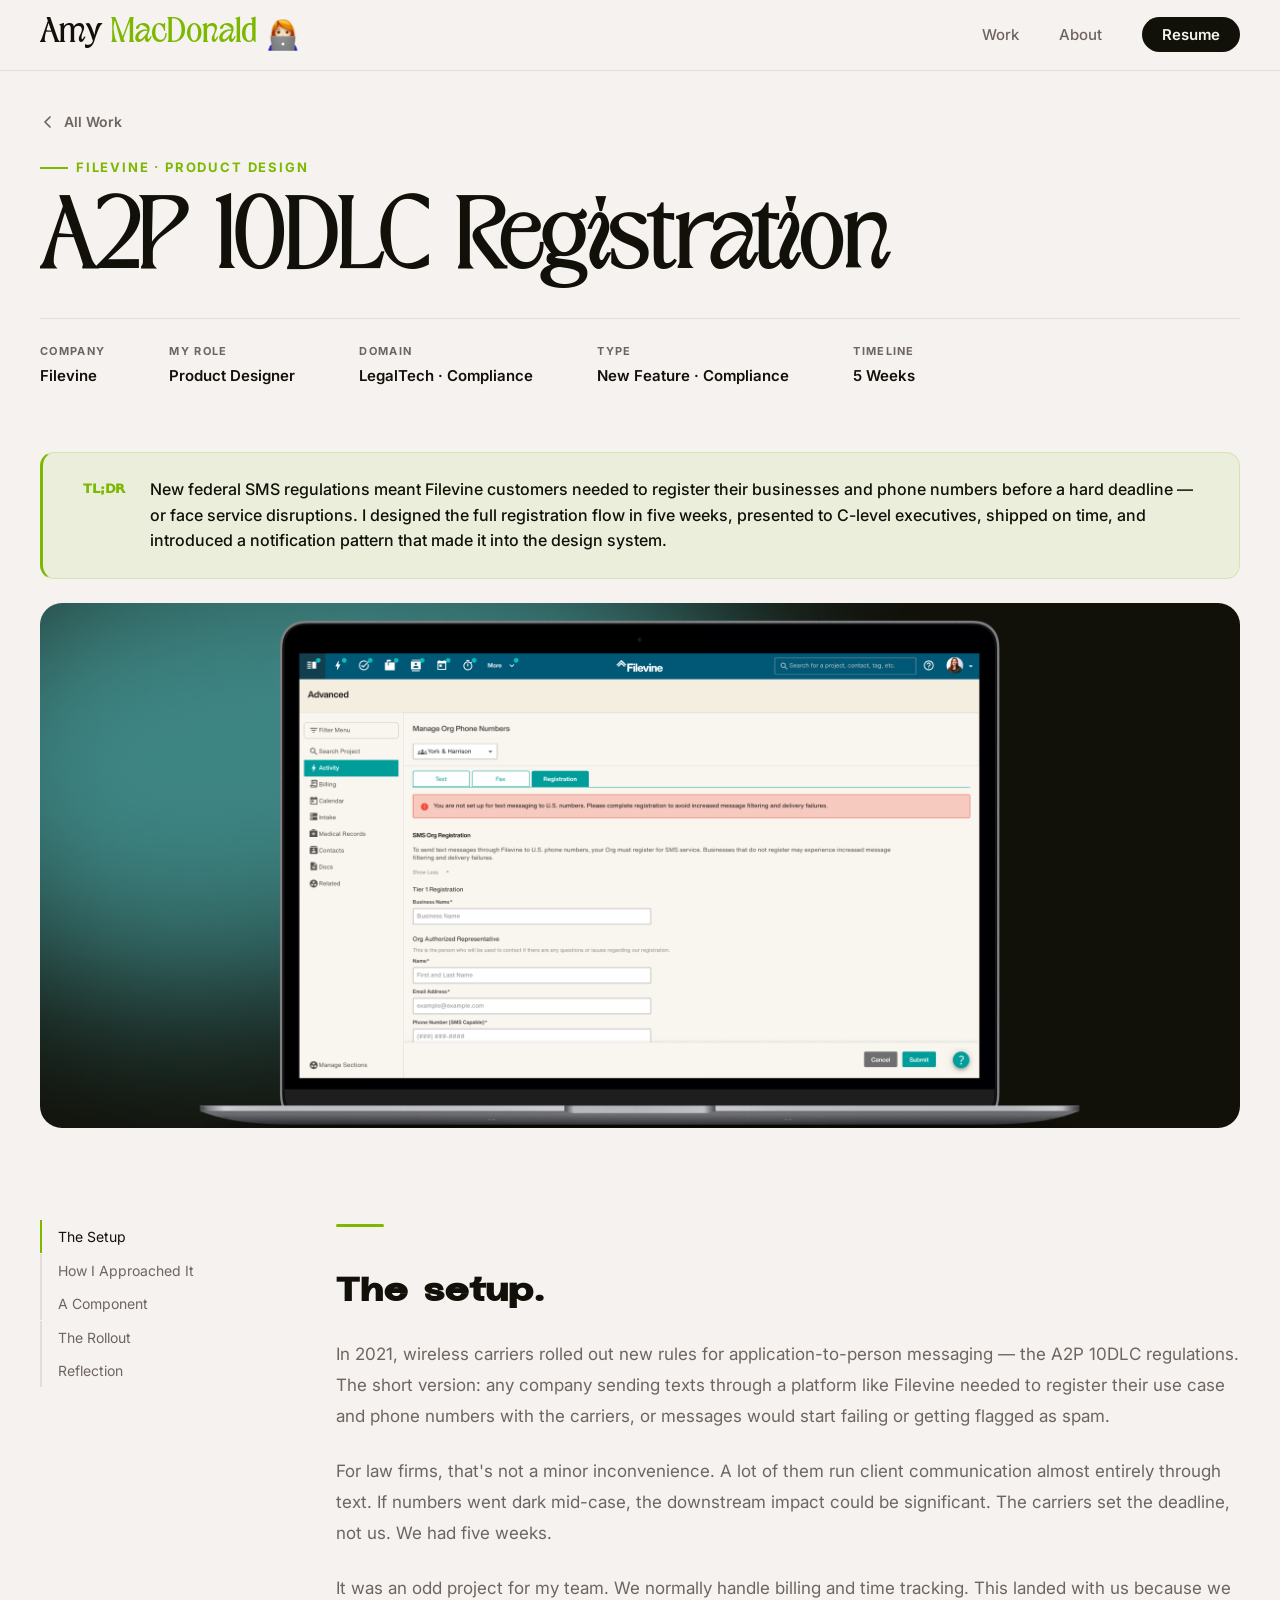
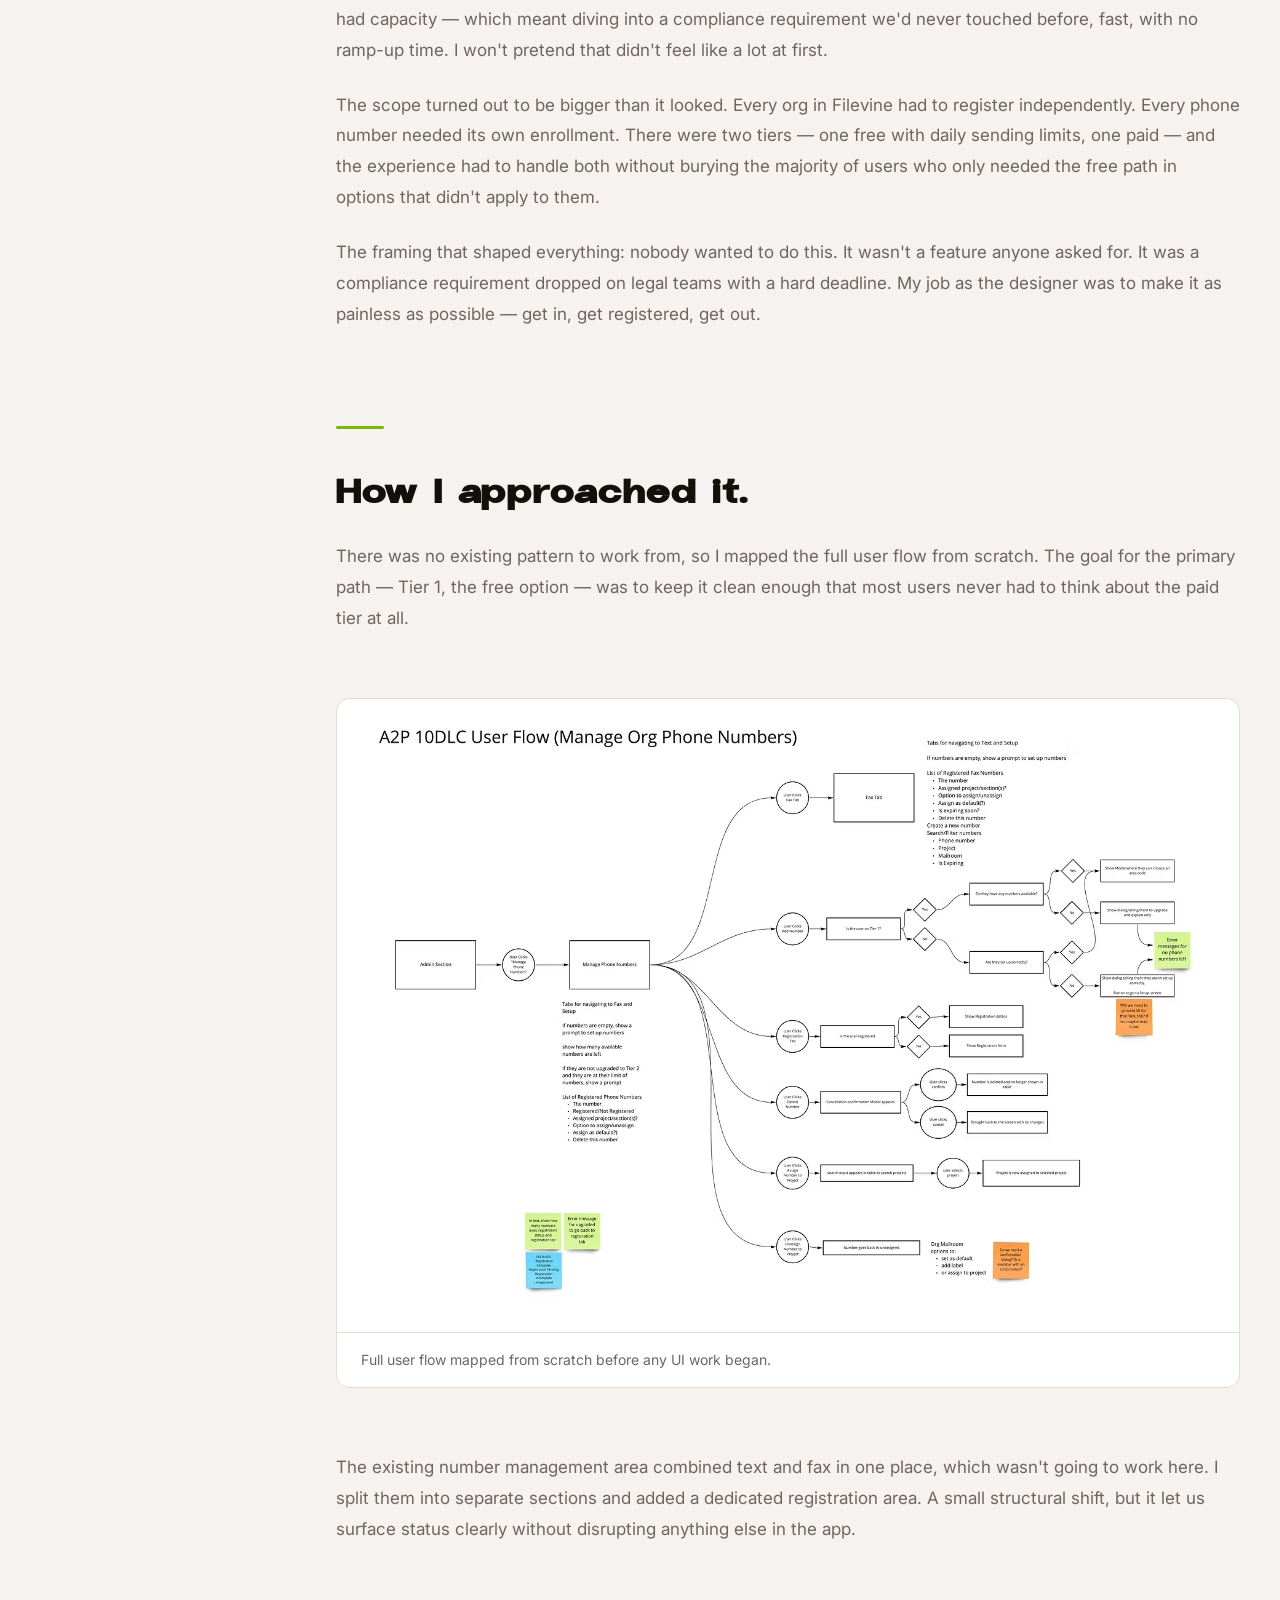
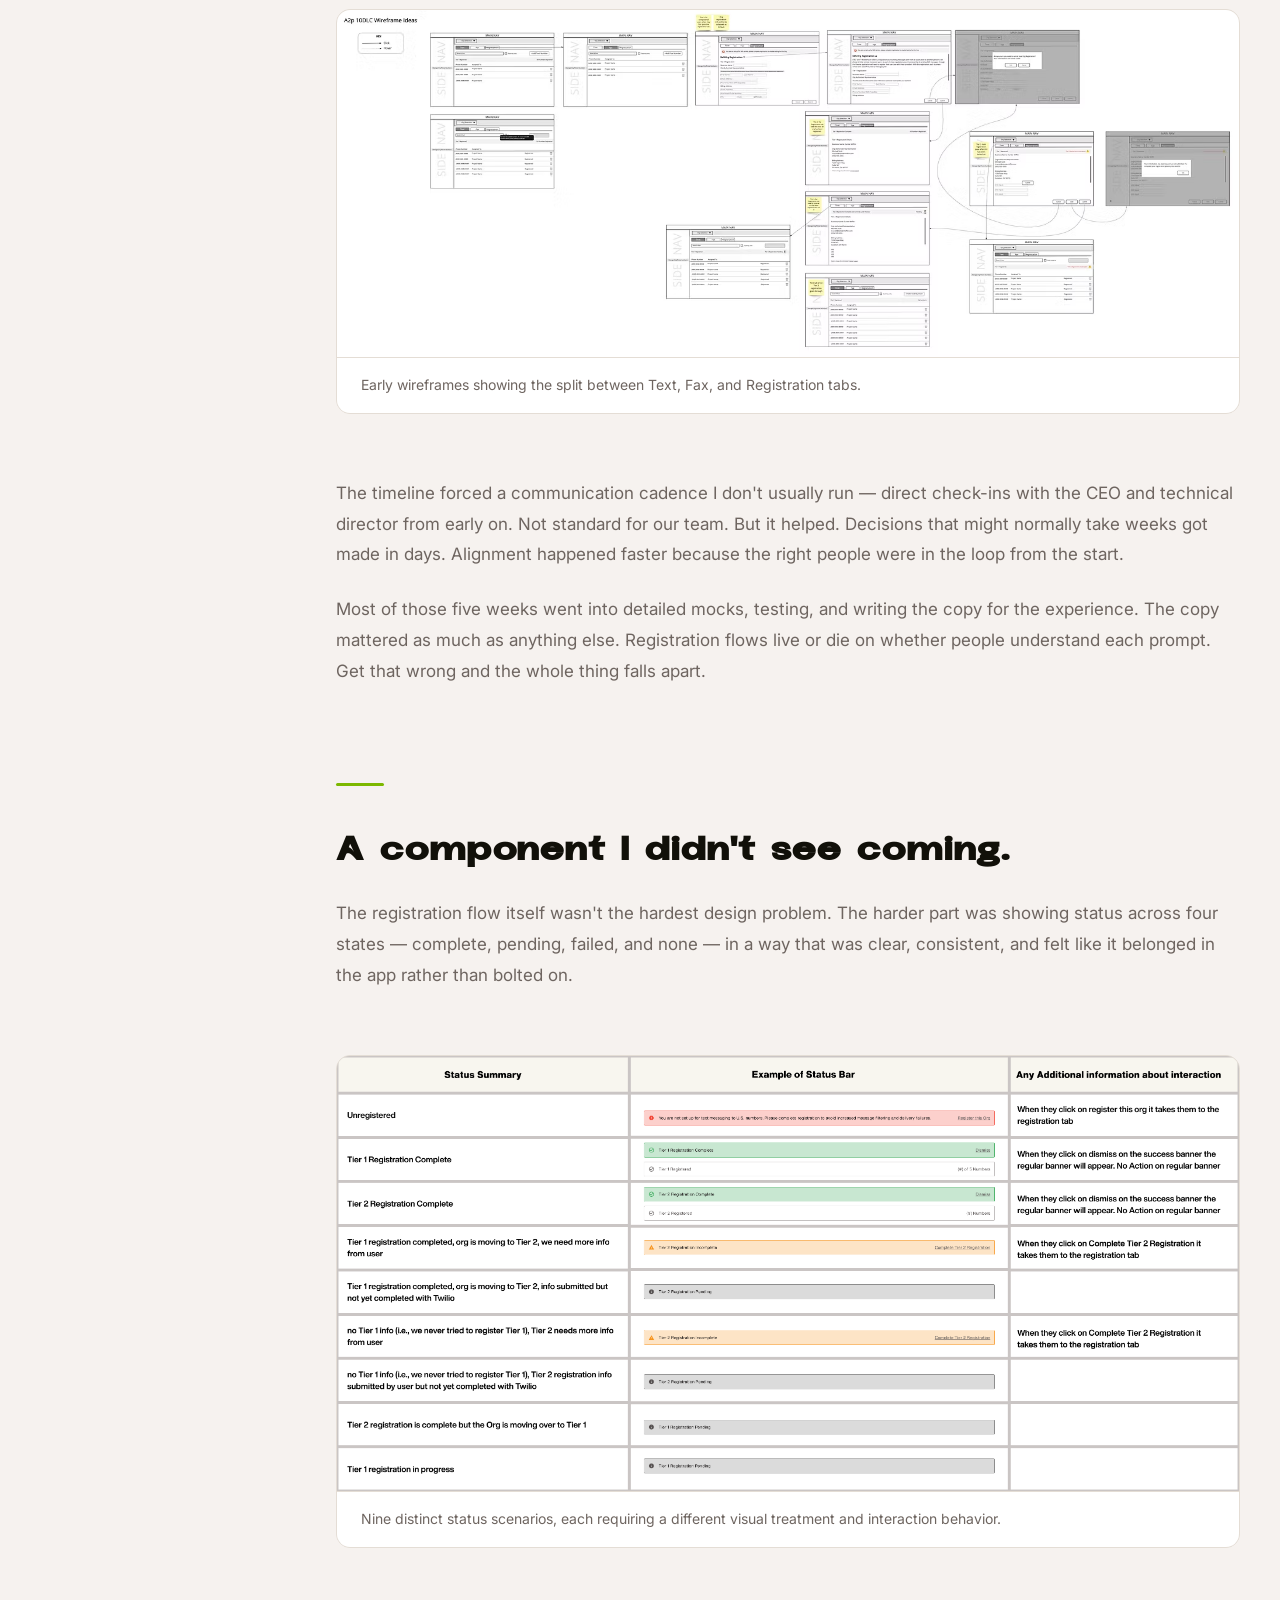
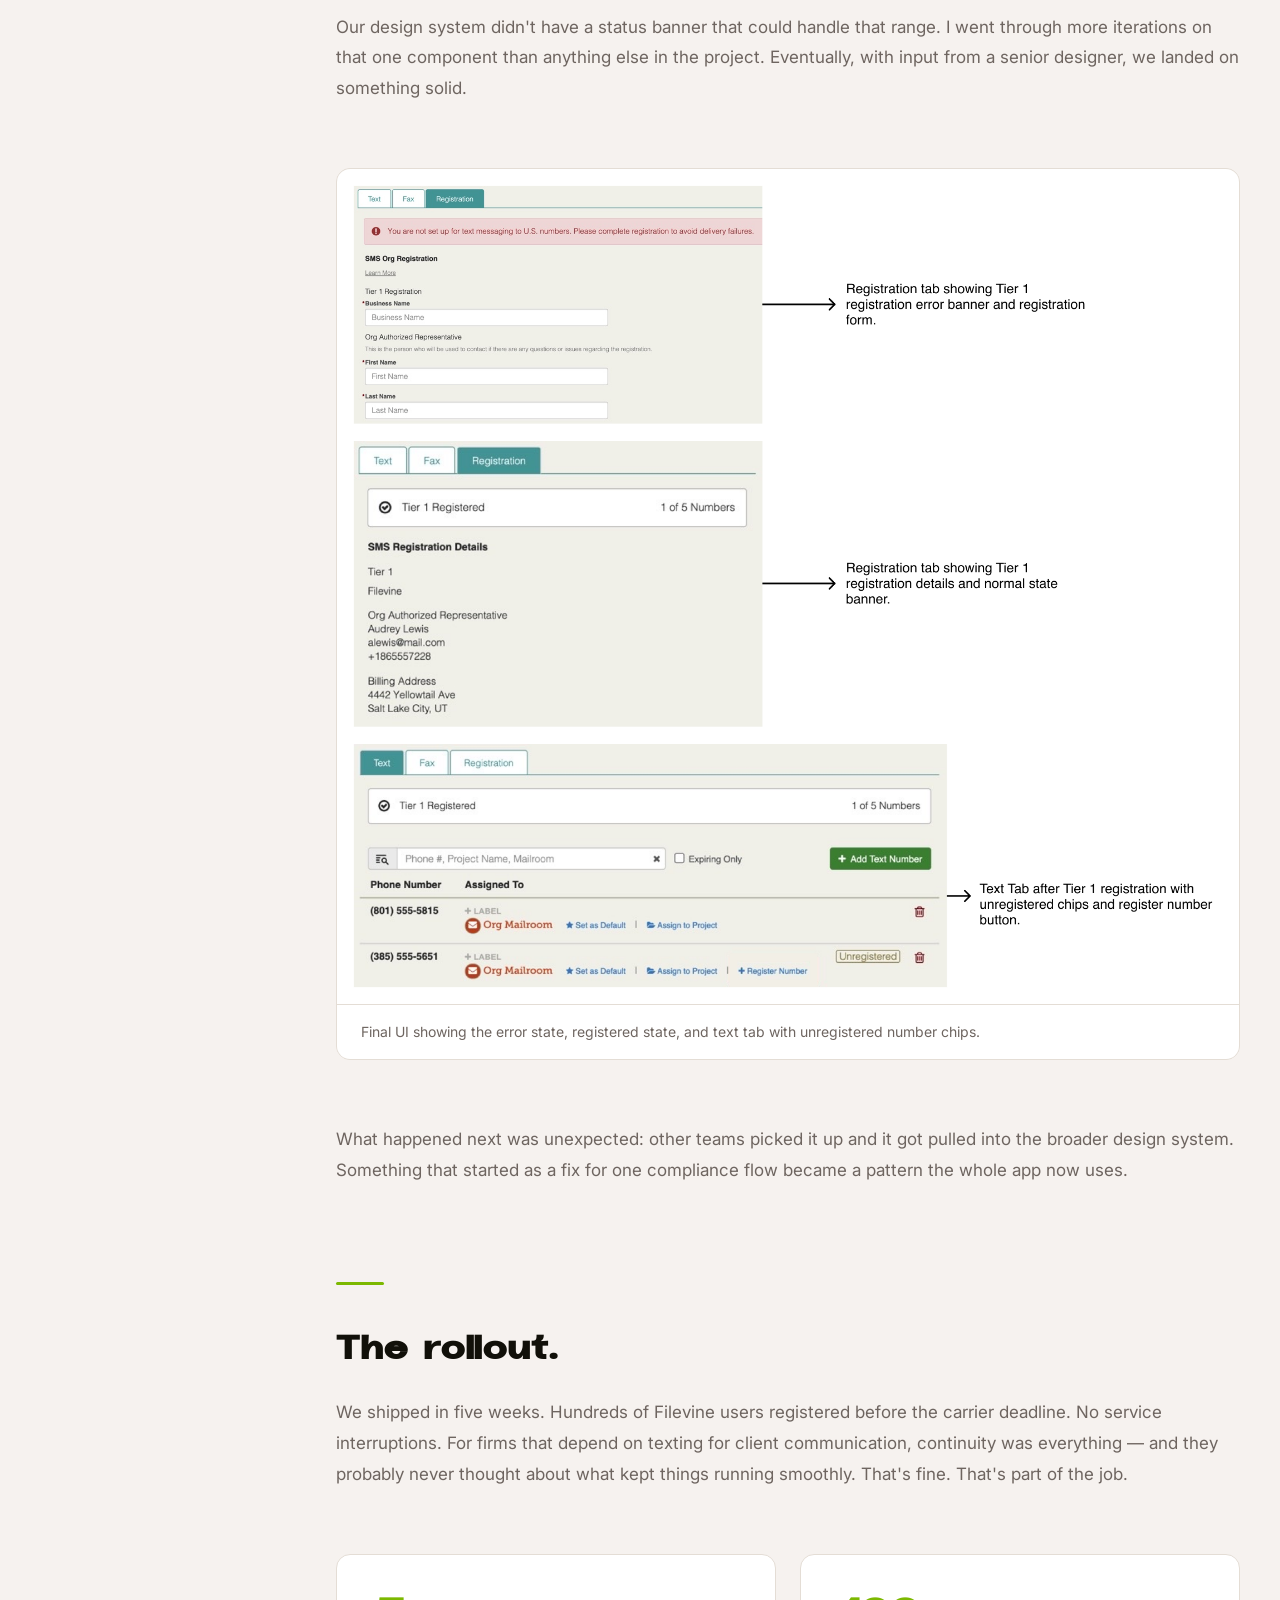
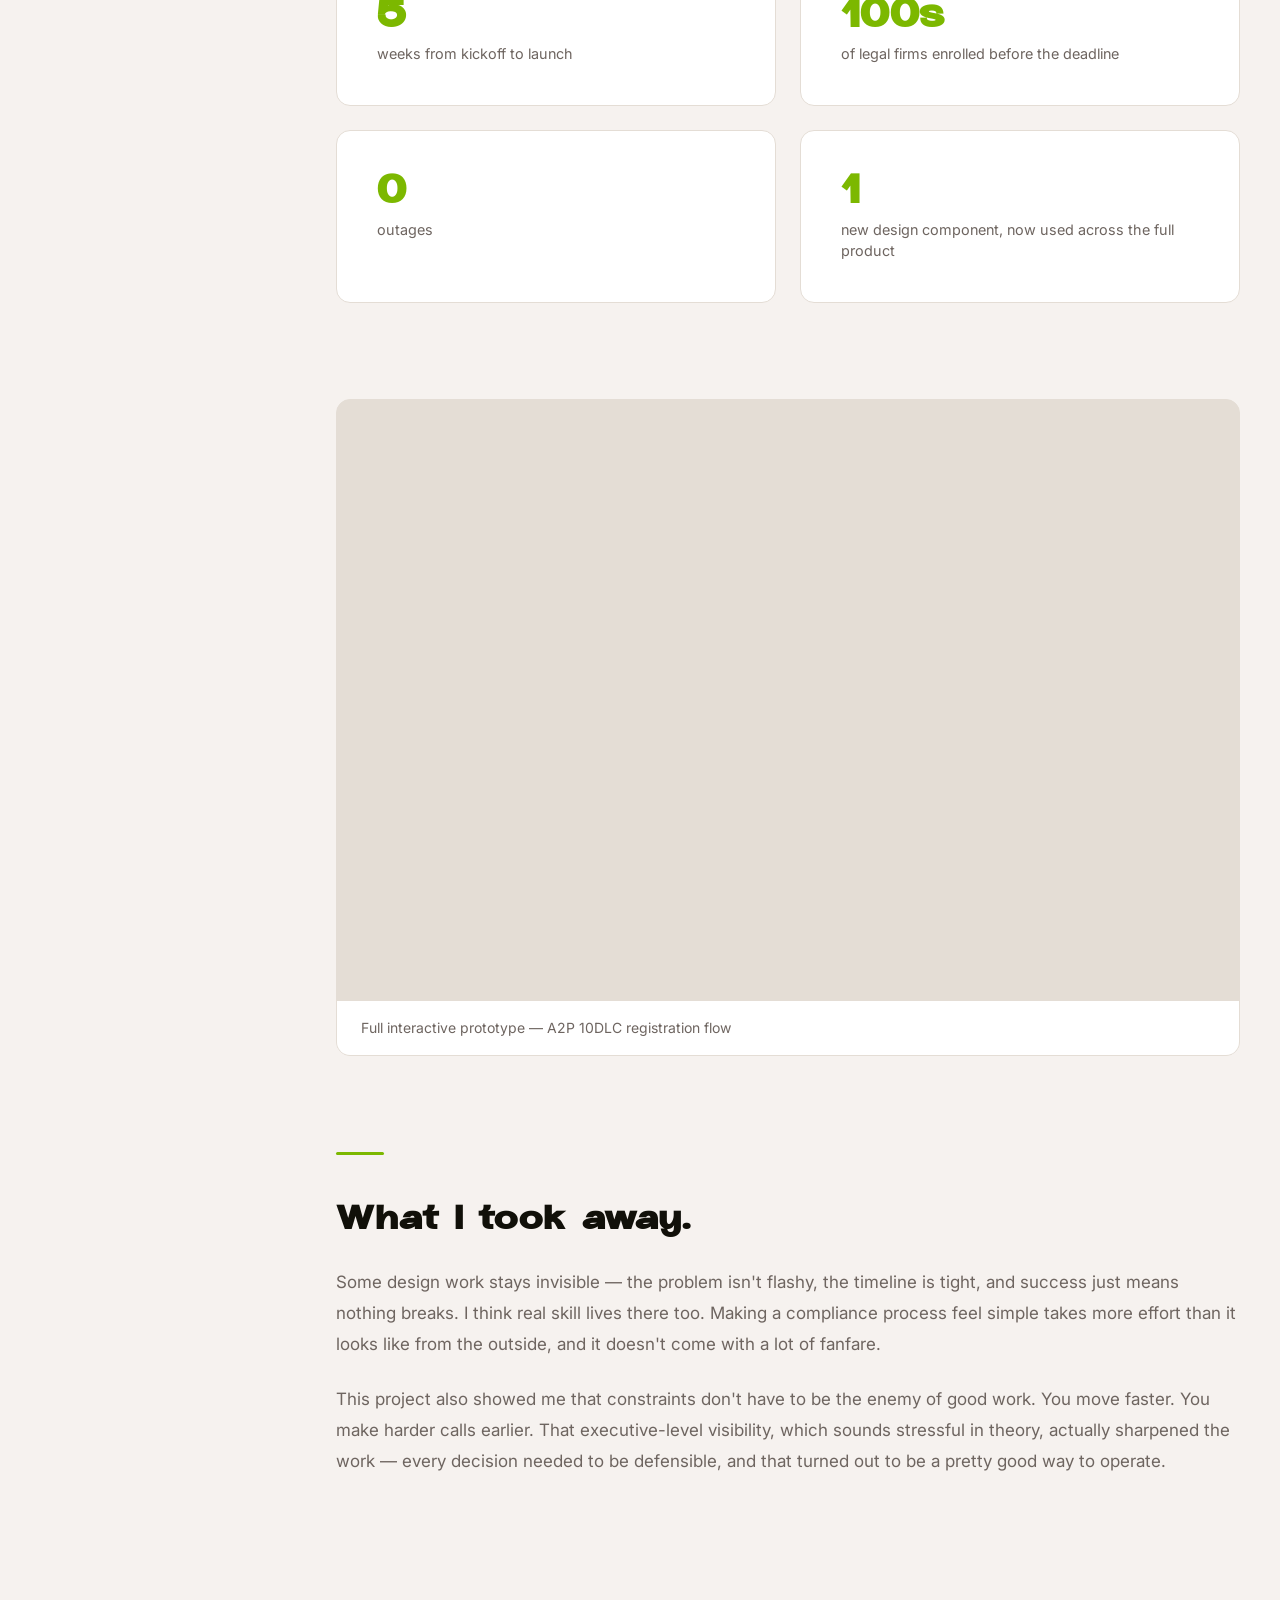
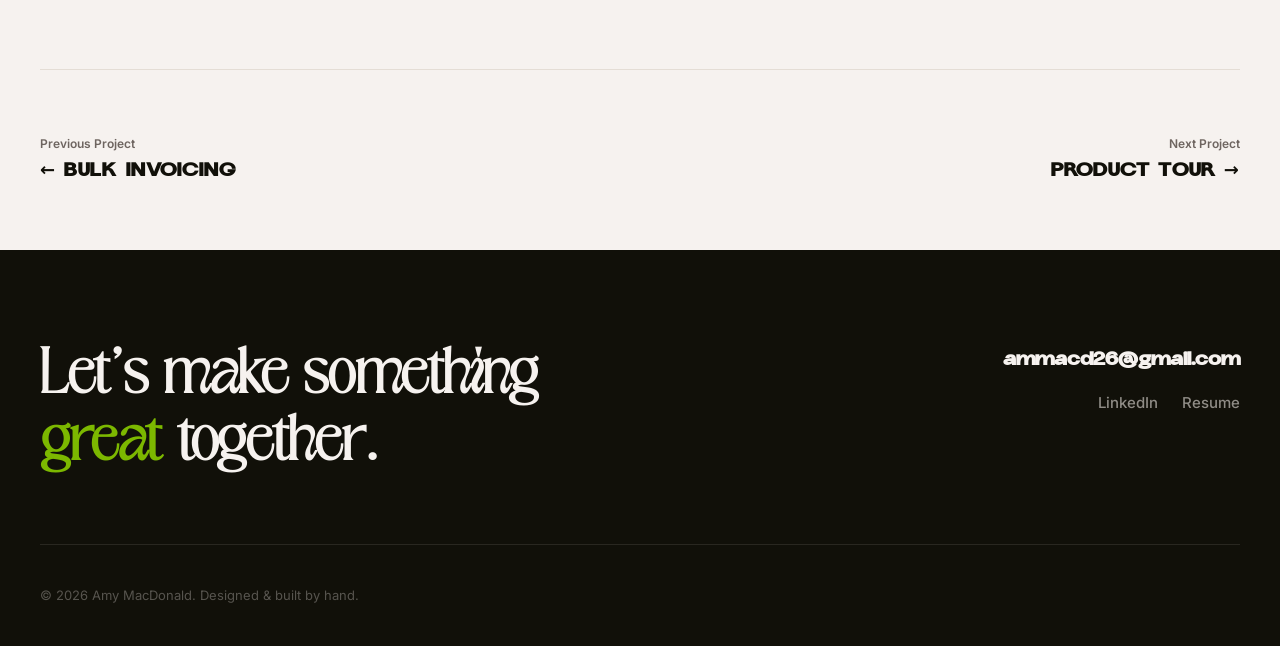
==== commit 2d9d6875: "Add hero images, case study assets, Figma embeds, and lightbox across all case studies Co-Authored-B" ====
--- a/a2p-10dlc.html
+++ b/a2p-10dlc.html
@@ -76,10 +76,7 @@
         </div>
 
         <div class="cs-hero-image">
-          <!-- Replace with: <img src="assets/images/a2p-cover.png" alt="A2P 10DLC Registration"> -->
-          <div class="cs-image-placeholder" style="aspect-ratio:16/7;">
-            Add header image — assets/images/a2p-cover.png
-          </div>
+          <img src="assets/images/Filevine A2P 10DLC - HERO.png" alt="A2P 10DLC Registration">
         </div>
       </div>
     </section>
@@ -119,24 +116,40 @@
               <div class="cs-divider"></div>
               <h2>How I approached it.</h2>
               <p>There was no existing pattern to work from, so I mapped the full user flow from scratch. The goal for the primary path — Tier 1, the free option — was to keep it clean enough that most users never had to think about the paid tier at all.</p>
+
+              <figure class="cs-image-block">
+                <img src="assets/images/User Flow.avif" alt="A2P 10DLC user flow">
+                <figcaption>Full user flow mapped from scratch before any UI work began.</figcaption>
+              </figure>
+
               <p>The existing number management area combined text and fax in one place, which wasn't going to work here. I split them into separate sections and added a dedicated registration area. A small structural shift, but it let us surface status clearly without disrupting anything else in the app.</p>
+
+              <figure class="cs-image-block">
+                <img src="assets/images/A2P 10DLC Wireframes.avif" alt="A2P 10DLC wireframes">
+                <figcaption>Early wireframes showing the split between Text, Fax, and Registration tabs.</figcaption>
+              </figure>
+
               <p>The timeline forced a communication cadence I don't usually run — direct check-ins with the CEO and technical director from early on. Not standard for our team. But it helped. Decisions that might normally take weeks got made in days. Alignment happened faster because the right people were in the loop from the start.</p>
               <p>Most of those five weeks went into detailed mocks, testing, and writing the copy for the experience. The copy mattered as much as anything else. Registration flows live or die on whether people understand each prompt. Get that wrong and the whole thing falls apart.</p>
-
-              <figure class="cs-image-block">
-                <!-- Replace with: <img src="assets/images/a2p-designs.png" alt="A2P Registration Flow"> -->
-                <div class="cs-image-placeholder">
-                  Add registration flow designs — assets/images/a2p-designs.png
-                </div>
-                <figcaption>High-fidelity registration flow — org and phone number registration</figcaption>
-              </figure>
             </div>
 
             <div class="cs-section reveal" id="design-system">
               <div class="cs-divider"></div>
               <h2>A component I didn't see coming.</h2>
               <p>The registration flow itself wasn't the hardest design problem. The harder part was showing status across four states — complete, pending, failed, and none — in a way that was clear, consistent, and felt like it belonged in the app rather than bolted on.</p>
+
+              <figure class="cs-image-block">
+                <img src="assets/images/Status Bar Documentation.png" alt="Status bar documentation">
+                <figcaption>Nine distinct status scenarios, each requiring a different visual treatment and interaction behavior.</figcaption>
+              </figure>
+
               <p>Our design system didn't have a status banner that could handle that range. I went through more iterations on that one component than anything else in the project. Eventually, with input from a senior designer, we landed on something solid.</p>
+
+              <figure class="cs-image-block">
+                <img src="assets/images/Screen Shots.png" alt="Final UI screens">
+                <figcaption>Final UI showing the error state, registered state, and text tab with unregistered number chips.</figcaption>
+              </figure>
+
               <p>What happened next was unexpected: other teams picked it up and it got pulled into the broader design system. Something that started as a fix for one compliance flow became a pattern the whole app now uses.</p>
             </div>
 
@@ -163,6 +176,13 @@
                   <span class="cs-metric-label">new design component, now used across the full product</span>
                 </div>
               </div>
+            </div>
+
+            <div class="cs-section reveal" id="prototype">
+              <figure class="cs-image-block">
+                <iframe style="border: none; display: block;" width="100%" height="600" src="https://embed.figma.com/proto/VoCPg3xWQFIw0DdfTYq9Vl/Amy-MacDonald---A2P?node-id=448-15273&p=f&viewport=703%2C487%2C0.07&scaling=scale-down&content-scaling=fixed&starting-point-node-id=448%3A15273&show-proto-sidebar=1&page-id=35%3A523&embed-host=share" allowfullscreen></iframe>
+                <figcaption>Full interactive prototype — A2P 10DLC registration flow</figcaption>
+              </figure>
             </div>
 
             <div class="cs-section reveal" id="reflection">
--- a/css/style.css
+++ b/css/style.css
@@ -1072,6 +1072,51 @@
   font-weight: 500;
 }
 
+/* ============================================================
+   LIGHTBOX
+   ============================================================ */
+.lightbox-overlay {
+  display: none;
+  position: fixed;
+  inset: 0;
+  z-index: 1000;
+  background: rgba(0, 0, 0, 0.92);
+  align-items: center;
+  justify-content: center;
+}
+.lightbox-overlay.is-open { display: flex; }
+.lightbox-inner {
+  max-width: 90vw;
+  max-height: 90vh;
+  overflow: hidden;
+  display: flex;
+  align-items: center;
+  justify-content: center;
+}
+.lightbox-img {
+  max-width: 90vw;
+  max-height: 90vh;
+  object-fit: contain;
+  transform-origin: center;
+  transition: transform 0.1s ease;
+  user-select: none;
+  cursor: zoom-in;
+}
+.lightbox-close {
+  position: fixed;
+  top: 1.25rem;
+  right: 1.5rem;
+  background: none;
+  border: none;
+  color: #fff;
+  font-size: 2rem;
+  line-height: 1;
+  cursor: pointer;
+  opacity: 0.7;
+  transition: opacity 0.2s;
+}
+.lightbox-close:hover { opacity: 1; }
+
 .stats-row {
   display: grid;
   grid-template-columns: repeat(3, 1fr);
